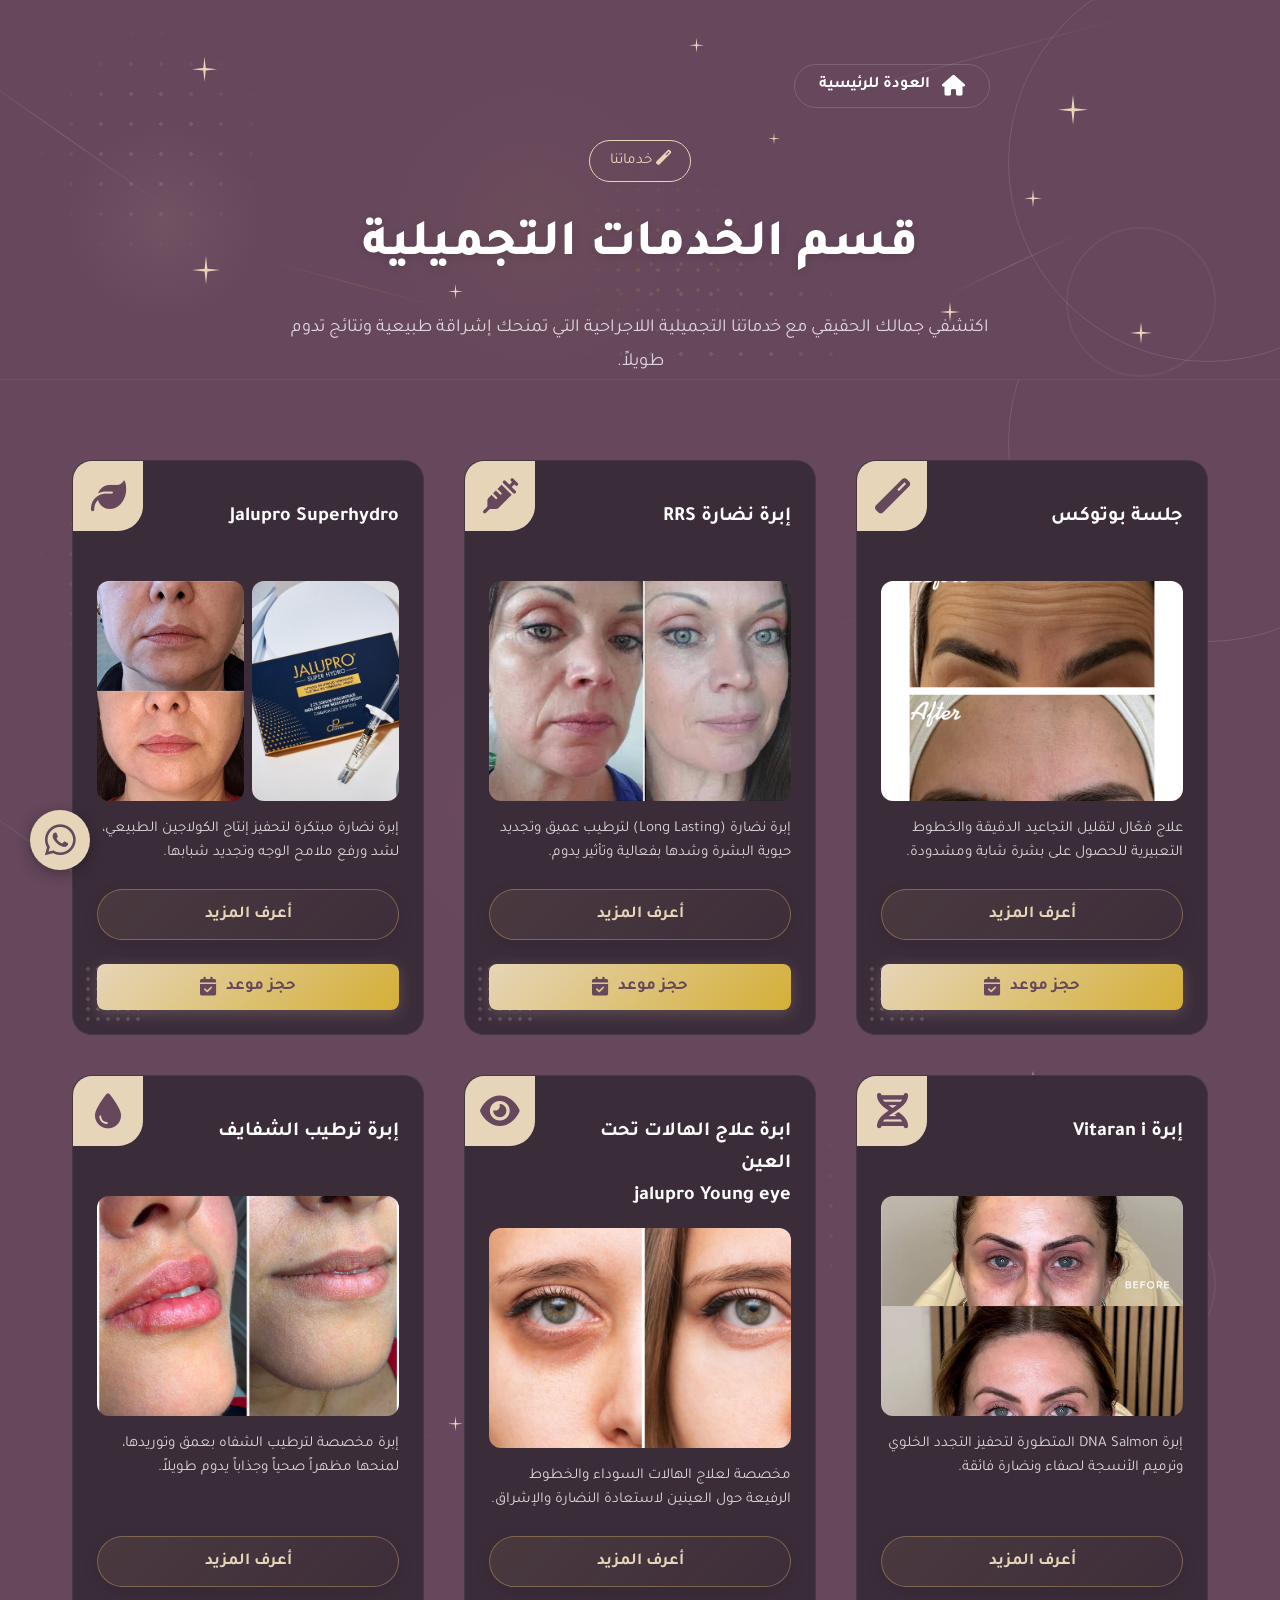
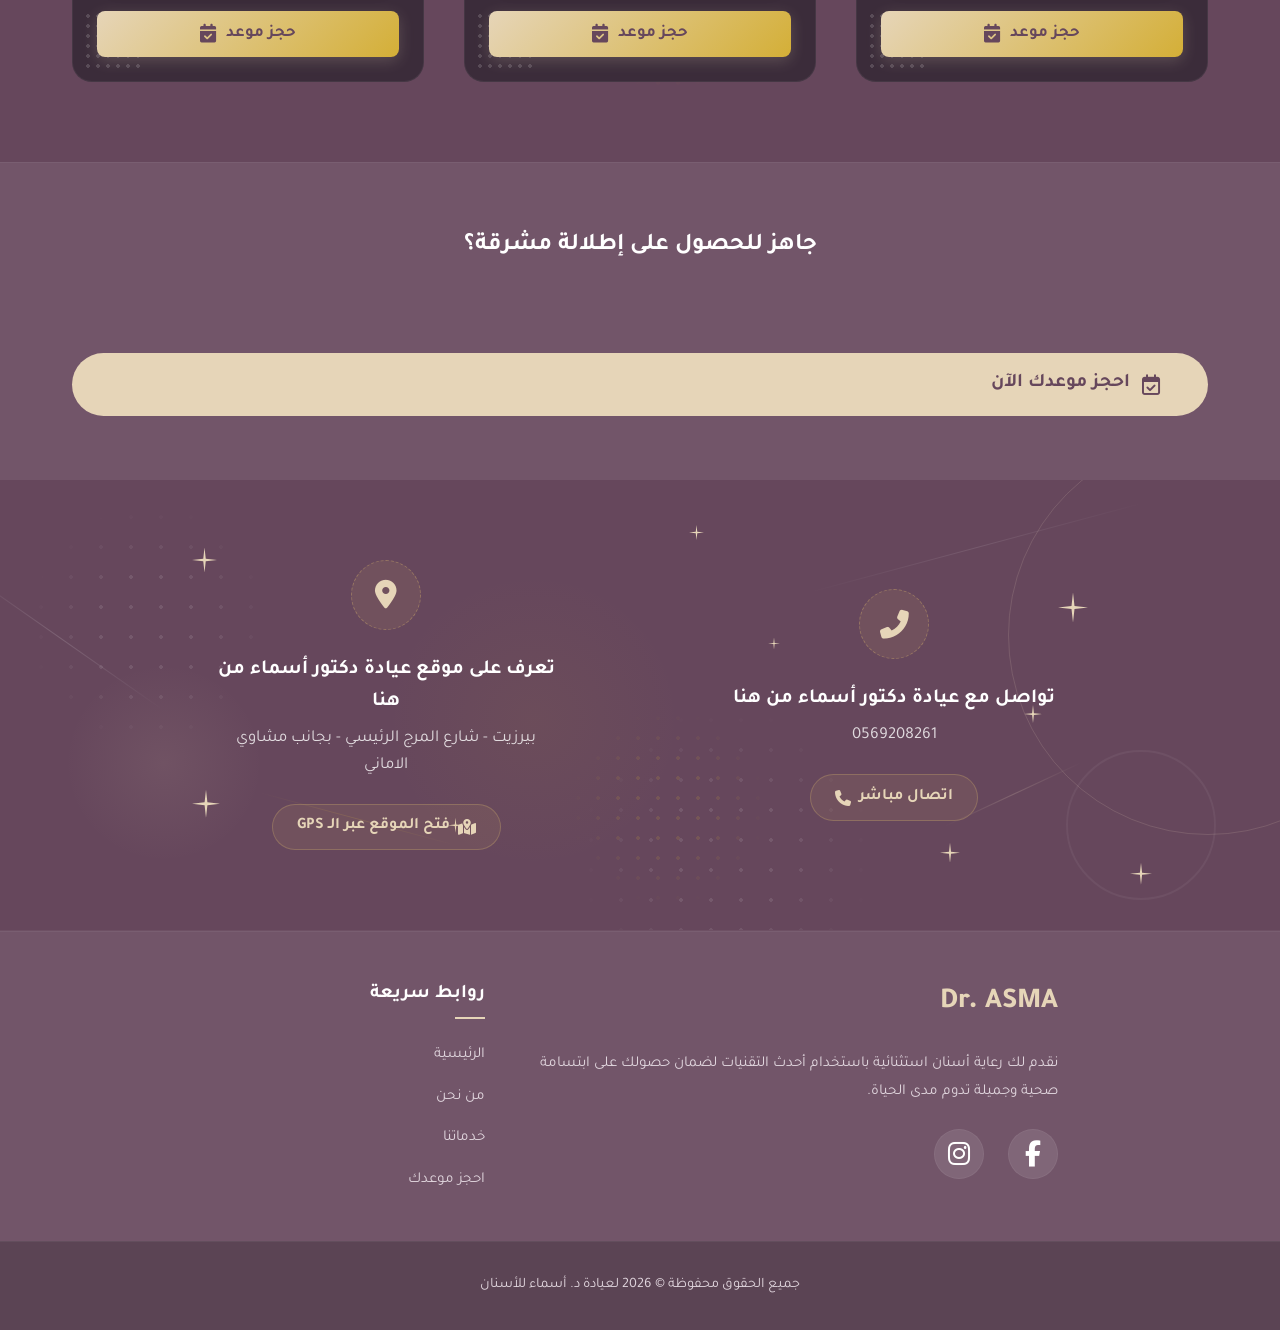
==== cosmetic-services.html @ b550c995 "Add files via upload" ====
<!DOCTYPE html>
<html lang="ar" dir="rtl">

<head>
    <meta charset="UTF-8">
    <meta name="viewport" content="width=device-width, initial-scale=1.0">
    <meta name="description"
        content="تعرفي على الخدمات التجميلية اللاجراحية في عيادة د. أسماء، بما في ذلك جلسات البوتوكس، إبر النضارة، وعلاجات تجديد شباب البشرة لنتائج طبيعية تدوم طويلاً.">
    <title>قسم الخدمات التجميلية | عيادة د. أسماء</title>
    <!-- Favicon -->
    <link rel="icon" type="image/png" href="./media/favicon.png">
    <!-- Google Fonts -->
    <link rel="preconnect" href="https://fonts.googleapis.com">
    <link rel="preconnect" href="https://fonts.gstatic.com" crossorigin>
    <link href="https://fonts.googleapis.com/css2?family=Tajawal:wght@400;500;700;800&display=swap" rel="stylesheet">
    <!-- FontAwesome for icons -->
    <link rel="stylesheet" href="https://cdnjs.cloudflare.com/ajax/libs/font-awesome/6.4.0/css/all.min.css">
    <!-- Swiper CSS -->
    <link rel="stylesheet" href="https://cdn.jsdelivr.net/npm/swiper@10/swiper-bundle.min.css" />
    <!-- Custom Styles -->
    <link rel="stylesheet" href="style.css?v=2.0">
</head>

<body>
    <header class="hero-section" style="min-height: 40vh; padding-top: 4rem; display: flex; align-items: center; justify-content: center; text-align: center; border-bottom: 1px solid rgba(255,255,255,0.05);">
        <div class="background-pattern">
            <div class="floating-shape circle-1"></div>
            <div class="floating-shape circle-2"></div>
            <div class="floating-shape line-1"></div>
            <div class="floating-shape line-2"></div>
            <div class="floating-shape dots-1"></div>
            <div class="floating-shape dots-2"></div>
        </div>

        <div class="container" style="flex-direction: column; justify-content: center; gap: 1rem;">
            <a href="index.html" class="btn btn-secondary" style="align-self: flex-start; margin-bottom: 1rem; border-radius: 30px; padding: 0.5rem 1.5rem; font-size: 1rem;">
                <i class="fas fa-home"></i> العودة للرئيسية
            </a>
            <div class="badge" style="margin-bottom: 1rem; color: var(--accent-color); border-color: var(--accent-color); background: transparent;">
                <i class="fas fa-magic"></i> خدماتنا
            </div>
            <h1 class="main-title" style="margin-bottom: 1rem;">قسم الخدمات التجميلية</h1>
            <p class="description" style="max-width: 700px; margin: 0 auto;">
                اكتشفي جمالك الحقيقي مع خدماتنا التجميلية اللاجراحية التي تمنحك إشراقة طبيعية ونتائج تدوم طويلاً.
            </p>
        </div>
    </header>

    <section class="services-page-content" style="padding: 5rem 0; position: relative;">
        <div class="background-pattern">
            <div class="floating-shape circle-1"></div>
            <div class="floating-shape circle-2"></div>
        </div>
        <div class="container" style="z-index: 2; position: relative;">
            <div style="display: grid; grid-template-columns: repeat(auto-fit, minmax(300px, 1fr)); gap: 2.5rem; width: 100%;">
                
                <div class="service-card" style="height: 100%; margin: 0;">
                    <div class="service-icon-tab"><i class="fas fa-magic"></i></div>
                    <h4 class="service-title">جلسة بوتوكس</h4>
                    <img src="./media/services/cosmetic-services/Botox.jpeg" alt="جلسة بوتوكس" class="service-image" loading="lazy">
                    <p class="service-desc">علاج فعّال لتقليل التجاعيد الدقيقة والخطوط التعبيرية للحصول على بشرة شابة ومشدودة.</p>
                    <button class="btn-learn-more" onclick="openServiceModal(this)">أعرف المزيد</button>
                    <div class="service-modal-data" style="display: none;">
                        <div class="data-title">جلسة بوتوكس ثلاث مناطق</div>
                        <div class="data-price">900 شيكل</div>
                        <div class="data-details"></div>
                    </div>
                </div>

                <div class="service-card" style="height: 100%; margin: 0;">
                    <div class="service-icon-tab"><i class="fas fa-syringe"></i></div>
                    <h4 class="service-title">إبرة نضارة RRS</h4>
                    <img src="./media/services/cosmetic-services/RRS.jpeg" alt="ابرة نضارة RRS long lasting" class="service-image" loading="lazy">
                    <p class="service-desc">إبرة نضارة (Long Lasting) لترطيب عميق وتجديد حيوية البشرة وشدها بفعالية وتأثير يدوم.</p>
                    <button class="btn-learn-more" onclick="openServiceModal(this)">أعرف المزيد</button>
                    <div class="service-modal-data" style="display: none;">
                        <div class="data-title">إبرة نضارة RRS (Long Lasting) / Lola</div>
                        <div class="data-price">1000 شيكل</div>
                        <div class="data-details">
                            <ul>
                                <li>ترطيب عميق وتحسين مستوى رطوبة البشرة.</li>
                                <li>تحسين نعومة وملمس البشرة.</li>
                                <li>تعزيز مرونة الجلد ومظهره الحيوي.</li>
                                <li>تحفيز البشرة ودعم إنتاج الكولاجين.</li>
                                <li>المساعدة على تقليل مظهر الخطوط الدقيقة.</li>
                                <li>تحسين مظهر البشرة المجهدة والباهتة.</li>
                                <li>تمنح البشرة مظهراً أكثر نضارة وامتلاءً بشكل طبيعي.</li>
                                <li>مناسبة للوجه والرقبة بحسب تقييم الطبيب.</li>
                            </ul>
                            <div class="modal-ingredients"><strong>المكونات الأساسية:</strong> حمض الهيالورونيك ومكونات داعمة لترطيب وتجديد البشرة، بحسب نوع المنتج المستخدم.</div>
                        </div>
                    </div>
                </div>

                <div class="service-card" style="height: 100%; margin: 0;">
                    <div class="service-icon-tab"><i class="fas fa-leaf"></i></div>
                    <h4 class="service-title">Jalupro Superhydro</h4>
                    <div style="display: flex; gap: 0.5rem; width: 100%;">
                        <img src="./media/services/cosmetic-services/jalupro.jpeg" alt="jalupro superhydro" class="service-image" loading="lazy" style="flex: 1; width: 50%; min-width: 0;">
                        <img src="./media/services/cosmetic-services/jalupro2.jpeg" alt="jalupro superhydro 2" class="service-image" loading="lazy" style="flex: 1; width: 50%; min-width: 0;">
                    </div>
                    <p class="service-desc">إبرة نضارة مبتكرة لتحفيز إنتاج الكولاجين الطبيعي، لشد ورفع ملامح الوجه وتجديد شبابها.</p>
                    <button class="btn-learn-more" onclick="openServiceModal(this)">أعرف المزيد</button>
                    <div class="service-modal-data" style="display: none;">
                        <div class="data-title">جلسة النضارة — Jalupro Superhydro</div>
                        <div class="data-price">السعر الحالي 1000 شيكل <s style="margin-right: 0.5rem;">1200 شيكل</s></div>
                        <div class="data-details">
                            <ul>
                                <li>تحفيز إنتاج الكولاجين ودعم تجدد البشرة.</li>
                                <li>تحسين ترطيب البشرة من الداخل.</li>
                                <li>تحسين مرونة الجلد ومظهره العام.</li>
                                <li>تقليل مظهر الخطوط الدقيقة.</li>
                                <li>تحسين ملمس البشرة ونعومتها.</li>
                                <li>المساعدة على استعادة نضارة وحيوية البشرة.</li>
                                <li>تمنح البشرة مظهراً أكثر إشراقاً وشباباً.</li>
                            </ul>
                            <div class="modal-ingredients"><strong>التركيبة:</strong> حمض الهيالورونيك + مجموعة من الأحماض الأمينية، بحسب تركيبة Jalupro المستخدمة.</div>
                        </div>
                    </div>
                </div>

                <div class="service-card" style="height: 100%; margin: 0;">
                    <div class="service-icon-tab"><i class="fas fa-dna"></i></div>
                    <h4 class="service-title">إبرة Vitaran i</h4>
                    <img src="./media/services/cosmetic-services/salmon%20DNA.jpeg" alt="Vitaran DNA salmon" class="service-image" loading="lazy">
                    <p class="service-desc">إبرة DNA Salmon المتطورة لتحفيز التجدد الخلوي وترميم الأنسجة لصفاء ونضارة فائقة.</p>
                    <button class="btn-learn-more" onclick="openServiceModal(this)">أعرف المزيد</button>
                    <div class="service-modal-data" style="display: none;">
                        <div class="data-title">Vitaran i — منطقة تحت العين</div>
                        <div class="data-price">700 شيكل</div>
                        <div class="data-details">
                            <ul>
                                <li>تحسين مظهر الهالات السوداء.</li>
                                <li>تقليل مظهر التعب والإرهاق حول العينين.</li>
                                <li>تحسين مرونة الجلد في منطقة تحت العين.</li>
                                <li>المساعدة على تنعيم الخطوط الدقيقة.</li>
                                <li>ترطيب وتحسين جودة الجلد.</li>
                                <li>تحسين مظهر التجويف والجلد الرقيق حول العين.</li>
                                <li>منح منطقة تحت العين مظهراً أكثر نضارة وحيوية.</li>
                            </ul>
                            <div class="modal-ingredients"><strong>المادة الأساسية:</strong> Polynucleotides (PN) المستخدمة لدعم تجدد وتحسين جودة البشرة.</div>
                        </div>
                    </div>
                </div>

                <div class="service-card" style="height: 100%; margin: 0;">
                    <div class="service-icon-tab"><i class="fas fa-eye"></i></div>
                    <h4 class="service-title">ابرة علاج الهالات تحت العين <br> jalupro Young eye</h4>
                    <img src="./media/services/cosmetic-services/vitaran.jpeg" alt="vitaran i" class="service-image" loading="lazy">
                    <p class="service-desc">مخصصة لعلاج الهالات السوداء والخطوط الرفيعة حول العينين لاستعادة النضارة والإشراق.</p>
                    <button class="btn-learn-more" onclick="openServiceModal(this)">أعرف المزيد</button>
                    <div class="service-modal-data" style="display: none;">
                        <div class="data-title">ابرة علاج الهالات تحت العين Jalupro Young Eye</div>
                        <div class="data-price">السعر الحالي 900 شيكل <s style="margin-right: 0.5rem;">1100 شيكل</s></div>
                        <div class="data-details"></div>
                    </div>
                </div>

                <div class="service-card" style="height: 100%; margin: 0;">
                    <div class="service-icon-tab"><i class="fas fa-tint"></i></div>
                    <h4 class="service-title">إبرة ترطيب الشفايف</h4>
                    <img src="./media/services/cosmetic-services/Lip%20moisturizing%20needle.jpeg" alt="إبرة ترطيب الشفايف" class="service-image" loading="lazy">
                    <p class="service-desc">إبرة مخصصة لترطيب الشفاه بعمق وتوريدها، لمنحها مظهراً صحياً وجذاباً يدوم طويلاً.</p>
                    <button class="btn-learn-more" onclick="openServiceModal(this)">أعرف المزيد</button>
                    <div class="service-modal-data" style="display: none;">
                        <div class="data-title">إبرة ترطيب وتجميل الشفاه</div>
                        <div class="data-price">600 شيكل</div>
                        <div class="data-details">
                            <ul>
                                <li>ترطيب عميق وتحسين جفاف الشفاه.</li>
                                <li>تحسين نعومة وملمس الشفاه.</li>
                                <li>منح الشفاه مظهراً أكثر حيوية ونضارة.</li>
                                <li>تحسين الخطوط الدقيقة في منطقة الشفاه.</li>
                                <li>تعزيز الامتلاء الطبيعي بشكل خفيف.</li>
                                <li>تحسين تحديد ومظهر الشفاه دون تغيير مبالغ فيه في الشكل.</li>
                                <li>المساعدة على استعادة مظهر الشفاه الصحي والمرطب.</li>
                            </ul>
                        </div>
                    </div>
                </div>

            </div>
        </div>
    </section>

    <!-- Call to Action -->
    <section class="booking-section" style="padding: 4rem 0; text-align: center; border-top: 1px solid rgba(255,255,255,0.05);">
        <div class="container" style="flex-direction: column;">
            <h2 class="section-title" style="margin-bottom: 1.5rem;">جاهز للحصول على إطلالة مشرقة؟</h2>
            <a href="index.html#booking" class="btn btn-primary" style="font-size: 1.2rem; padding: 1rem 3rem;">
                <i class="far fa-calendar-check"></i> احجز موعدك الآن
            </a>
        </div>
    </section>

    <!-- Pre-Footer Contact Section -->
    <section class="pre-footer-contact">
        <div class="background-pattern">
            <div class="floating-shape circle-1"></div>
            <div class="floating-shape circle-2"></div>
            <div class="floating-shape line-1"></div>
            <div class="floating-shape dots-1"></div>
            <i class="fas fa-star floating-shape" style="top: 20%; left: 10%; color: var(--accent-color); font-size: 2rem; opacity: 0.2; animation: float 6s ease-in-out infinite;"></i>
            <i class="fas fa-star floating-shape" style="bottom: 20%; right: 15%; color: var(--accent-color); font-size: 1.5rem; opacity: 0.3; animation: float 4s ease-in-out infinite reverse;"></i>
        </div>
        <div class="container" style="position: relative; z-index: 2;">
            <div class="pre-footer-content-wrap">
                <div class="contact-box">
                    <div class="icon-wrap"><i class="fas fa-phone-alt"></i></div>
                    <h4>تواصل مع عيادة دكتور أسماء من هنا</h4>
                    <p class="contact-address">0569208261</p>
                    <a href="tel:+972569208261" dir="ltr" class="action-button call-btn">
                        <i class="fas fa-phone"></i> اتصال مباشر
                    </a>
                </div>
                <div class="divider"></div>
                <div class="contact-box">
                    <div class="icon-wrap"><i class="fas fa-map-marker-alt"></i></div>
                    <h4>تعرف على موقع عيادة دكتور أسماء من هنا</h4>
                    <p class="contact-address">بيرزيت - شارع المرج الرئيسي - بجانب مشاوي الاماني</p>
                    <a href="https://www.google.com/maps?q=31.959022521972656,35.18757629394531&z=17&hl=en" target="_blank" class="action-button gps-btn">
                        <i class="fas fa-map-marked-alt"></i> فتح الموقع عبر الـ GPS
                    </a>
                </div>
            </div>
        </div>
    </section>

    <!-- Footer -->
    <footer class="main-footer">
        <div class="container footer-container">
            <div class="footer-col">
                <h3 class="footer-logo">Dr. ASMA</h3>
                <p class="footer-text">نقدم لك رعاية أسنان استثنائية باستخدام أحدث التقنيات لضمان حصولك على ابتسامة صحية وجميلة تدوم مدى الحياة.</p>
                <div class="social-links">
                    <a href="https://www.facebook.com/share/1Eb4f1CteM/?mibextid=wwXIfr" target="_blank" aria-label="Facebook"><i class="fab fa-facebook-f"></i></a>
                    <a href="https://www.instagram.com/asmaakirresh?utm_source=qr" target="_blank" aria-label="Instagram"><i class="fab fa-instagram"></i></a>
                </div>
            </div>
            <div class="footer-col">
                <h4 class="footer-heading">روابط سريعة</h4>
                <ul class="footer-links">
                    <li><a href="index.html">الرئيسية</a></li>
                    <li><a href="index.html#about">من نحن</a></li>
                    <li><a href="index.html#services">خدماتنا</a></li>
                    <li><a href="index.html#booking">احجز موعدك</a></li>
                </ul>
            </div>
        </div>
        <div class="footer-bottom">
            <p>جميع الحقوق محفوظة &copy; 2026 لعيادة د. أسماء للأسنان</p>
        </div>
    </footer>

    <!-- Floating WhatsApp Button -->
    <a href="https://wa.me/972569208261" target="_blank" class="floating-whatsapp" aria-label="تواصل معنا عبر واتساب">
        <i class="fab fa-whatsapp"></i>
    </a>

    <script src="script.js?v=2.0"></script>
</body>
</html>
---- style.css ----
:root {
    --primary-color: #66475C;
    /* Dark purple requested by user */
    --primary-light: #7a586e;
    --accent-color: #E6D5B8;
    /* Elegant beige/gold */
    --accent-hover: #d4c1a2;
    --text-light: #ffffff;
    --text-muted: #e0d5dd;
    --border-color: rgba(255, 255, 255, 0.15);
    --bg-card: rgba(255, 255, 255, 0.08);
}

* {
    margin: 0;
    padding: 0;
    box-sizing: border-box;
}

html {
    scroll-behavior: smooth;
}

body {
    font-family: 'Tajawal', sans-serif;
    background-color: var(--primary-color);
    color: var(--text-light);
    line-height: 1.6;
    overflow-x: hidden;
}

/* Animated Background Shapes */
.background-pattern {
    position: absolute;
    top: 0;
    left: 0;
    width: 100%;
    height: 100%;
    z-index: 0;
    pointer-events: none;
    overflow: hidden;
}

.floating-shape {
    position: absolute;
    animation: float 15s infinite ease-in-out;
}

.circle-1 {
    width: 400px;
    height: 400px;
    border: 1px solid rgba(230, 213, 184, 0.15);
    border-radius: 50%;
    top: -10%;
    right: -10%;
    animation-duration: 25s;
}

.circle-2 {
    width: 200px;
    height: 200px;
    background: radial-gradient(circle, rgba(230, 213, 184, 0.08) 0%, transparent 70%);
    border-radius: 50%;
    bottom: 15%;
    left: 5%;
    animation-duration: 20s;
    animation-delay: -5s;
}

.line-1 {
    width: 250px;
    height: 1px;
    background: linear-gradient(90deg, transparent, rgba(255, 255, 255, 0.15), transparent);
    top: 35%;
    left: -5%;
    transform: rotate(35deg);
    animation: float-line 22s infinite ease-in-out;
}

.line-2 {
    width: 150px;
    height: 1px;
    background: linear-gradient(90deg, transparent, rgba(230, 213, 184, 0.2), transparent);
    bottom: 30%;
    right: 15%;
    transform: rotate(-25deg);
    animation: float-line 18s infinite ease-in-out;
    animation-delay: -8s;
}

.dots-1 {
    width: 300px;
    height: 300px;
    background-image: radial-gradient(rgba(255, 255, 255, 0.1) 2px, transparent 2px);
    background-size: 30px 30px;
    top: 50%;
    left: 45%;
    border-radius: 50%;
    mask-image: radial-gradient(circle, black 30%, transparent 70%);
    -webkit-mask-image: radial-gradient(circle, black 30%, transparent 70%);
    animation-duration: 35s;
}

.dots-2 {
    width: 250px;
    height: 250px;
    background-image: radial-gradient(rgba(255, 255, 255, 0.1) 2px, transparent 2px);
    background-size: 30px 30px;
    top: 5%;
    left: 2%;
    border-radius: 50%;
    mask-image: radial-gradient(circle, black 30%, transparent 70%);
    -webkit-mask-image: radial-gradient(circle, black 30%, transparent 70%);
    animation-duration: 28s;
    animation-delay: -12s;
}

.circle-3 {
    width: 150px;
    height: 150px;
    border: 2px solid rgba(255, 255, 255, 0.05);
    border-radius: 50%;
    top: 60%;
    right: 5%;
    animation-duration: 18s;
    animation-delay: -3s;
}

.circle-4 {
    width: 300px;
    height: 300px;
    background: radial-gradient(circle, rgba(212, 175, 55, 0.05) 0%, transparent 70%);
    border-radius: 50%;
    top: 20%;
    left: 30%;
    animation-duration: 22s;
    animation-delay: -10s;
}

.line-3 {
    width: 200px;
    height: 1px;
    background: linear-gradient(90deg, transparent, rgba(212, 175, 55, 0.2), transparent);
    top: 75%;
    left: 20%;
    transform: rotate(15deg);
    animation: float-line 15s infinite ease-in-out;
    animation-delay: -2s;
}

.line-4 {
    width: 350px;
    height: 1px;
    background: linear-gradient(90deg, transparent, rgba(255, 255, 255, 0.1), transparent);
    top: 15%;
    right: 10%;
    transform: rotate(-15deg);
    animation: float-line 25s infinite ease-in-out;
    animation-delay: -6s;
}

.dots-3 {
    width: 200px;
    height: 200px;
    background-image: radial-gradient(rgba(212, 175, 55, 0.15) 2px, transparent 2px);
    background-size: 20px 20px;
    bottom: 5%;
    right: 40%;
    border-radius: 50%;
    mask-image: radial-gradient(circle, black 30%, transparent 70%);
    -webkit-mask-image: radial-gradient(circle, black 30%, transparent 70%);
    animation-duration: 30s;
    animation-delay: -15s;
}

@keyframes float {
    0% {
        transform: translate(var(--mouse-x, 0px), var(--mouse-y, 0px));
    }

    33% {
        transform: translate(calc(var(--mouse-x, 0px) + 30px), calc(var(--mouse-y, 0px) - 40px));
    }

    66% {
        transform: translate(calc(var(--mouse-x, 0px) - 20px), calc(var(--mouse-y, 0px) + 30px));
    }

    100% {
        transform: translate(var(--mouse-x, 0px), var(--mouse-y, 0px));
    }
}

@keyframes float-line {
    0% {
        transform: translate(var(--mouse-x, 0px), var(--mouse-y, 0px)) rotate(35deg);
    }

    33% {
        transform: translate(calc(var(--mouse-x, 0px) + 40px), calc(var(--mouse-y, 0px) - 30px)) rotate(40deg);
    }

    66% {
        transform: translate(calc(var(--mouse-x, 0px) - 30px), calc(var(--mouse-y, 0px) + 20px)) rotate(30deg);
    }

    100% {
        transform: translate(var(--mouse-x, 0px), var(--mouse-y, 0px)) rotate(35deg);
    }
}

/* Elegant Sparkles */
.sparkle {
    position: absolute;
    width: 20px;
    height: 20px;
    background: var(--accent-color);
    clip-path: polygon(50% 0%, 55% 45%, 100% 50%, 55% 55%, 50% 100%, 45% 55%, 0% 50%, 45% 45%);
    animation: twinkle 4s infinite ease-in-out;
    pointer-events: none;
    z-index: 1;
    transition: left 0.1s, top 0.1s;
}

@keyframes twinkle {

    0%,
    100% {
        opacity: 0.2;
        transform: translate(var(--mouse-x, 0px), var(--mouse-y, 0px)) scale(0.5) rotate(0deg);
    }

    50% {
        opacity: 0.9;
        transform: translate(var(--mouse-x, 0px), var(--mouse-y, 0px)) scale(1.5) rotate(90deg);
        box-shadow: 0 0 20px var(--accent-color);
    }
}

.star-1 {
    top: 15%;
    left: 15%;
    width: 25px;
    height: 25px;
    animation-delay: 0s;
}

.star-2 {
    top: 75%;
    left: 35%;
    width: 15px;
    height: 15px;
    animation-delay: 1.2s;
}

.star-3 {
    top: 25%;
    right: 15%;
    width: 30px;
    height: 30px;
    animation-delay: 2.5s;
}

.star-4 {
    bottom: 15%;
    right: 25%;
    width: 20px;
    height: 20px;
    animation-delay: 0.8s;
}

.star-5 {
    top: 50%;
    left: 80%;
    width: 18px;
    height: 18px;
    animation-delay: 1.8s;
}

.star-6 {
    top: 85%;
    right: 10%;
    width: 22px;
    height: 22px;
    animation-delay: 0.5s;
}

.star-7 {
    top: 10%;
    right: 45%;
    width: 15px;
    height: 15px;
    animation-delay: 3s;
}

.star-8 {
    bottom: 25%;
    left: 15%;
    width: 28px;
    height: 28px;
    animation-delay: 1.5s;
}

.star-9 {
    top: 35%;
    left: 60%;
    width: 12px;
    height: 12px;
    animation-delay: 2.2s;
}

.hero-section {
    position: relative;
    min-height: 100vh;
    display: flex;
    flex-direction: column;
    justify-content: space-between;
    padding-top: 6rem;
    z-index: 1;
}

.container {
    max-width: 1200px;
    margin: 0 auto;
    padding: 0 2rem;
    display: flex;
    align-items: center;
    justify-content: space-between;
    gap: 4rem;
    flex: 1;
    z-index: 2;
}

/* Typography & Content */
.hero-content {
    flex: 1.2;
    max-width: 650px;
}

.badge {
    display: inline-block;
    background-color: var(--bg-card);
    border: 1px solid var(--border-color);
    padding: 0.5rem 1.2rem;
    border-radius: 2rem;
    font-size: 0.95rem;
    margin-bottom: 2rem;
    color: var(--text-muted);
    backdrop-filter: blur(5px);
}

.main-title {
    font-size: 3.2rem;
    font-weight: 800;
    line-height: 1.3;
    margin-bottom: 1.5rem;
    color: var(--text-light);
    text-shadow: 0 2px 10px rgba(0, 0, 0, 0.1);
}

.description {
    font-size: 1.15rem;
    color: var(--text-muted);
    margin-bottom: 3rem;
    line-height: 1.8;
}

/* Buttons */
.cta-group {
    display: flex;
    gap: 1.5rem;
    margin-bottom: 3.5rem;
}

.btn {
    display: inline-flex;
    align-items: center;
    gap: 0.75rem;
    padding: 1rem 2.2rem;
    border-radius: 3rem;
    text-decoration: none;
    font-weight: 700;
    font-size: 1.1rem;
    transition: all 0.3s cubic-bezier(0.4, 0, 0.2, 1);
}

.btn i {
    font-size: 1.3rem;
}

.btn-primary {
    background-color: var(--accent-color);
    color: var(--primary-color);
}

.btn-primary:hover {
    background-color: var(--accent-hover);
    transform: translateY(-4px);
    box-shadow: 0 10px 25px rgba(0, 0, 0, 0.2);
}

.btn-secondary {
    background-color: transparent;
    color: var(--text-light);
    border: 1px solid var(--border-color);
}

.btn-secondary:hover {
    background-color: var(--bg-card);
    transform: translateY(-4px);
    border-color: var(--text-light);
}

/* Features List */
.features-list {
    display: flex;
    gap: 3rem;
    padding-top: 2.5rem;
    border-top: 1px solid var(--border-color);
}

.feature-item {
    display: flex;
    flex-direction: column;
    align-items: center;
    gap: 1rem;
    text-align: center;
}

.icon-wrapper {
    width: 55px;
    height: 55px;
    border-radius: 50%;
    background-color: var(--bg-card);
    display: flex;
    align-items: center;
    justify-content: center;
    border: 1px solid var(--border-color);
    font-size: 1.3rem;
    color: var(--text-muted);
    transition: all 0.4s ease;
    backdrop-filter: blur(5px);
}

.feature-item:hover .icon-wrapper {
    background-color: var(--accent-color);
    color: var(--primary-color);
    border-color: var(--accent-color);
    transform: translateY(-5px);
    box-shadow: 0 10px 20px rgba(0, 0, 0, 0.1);
}

.feature-item span {
    font-size: 0.95rem;
    color: var(--text-muted);
    font-weight: 500;
    transition: color 0.3s ease;
}

.feature-item:hover span {
    color: var(--text-light);
}

/* Image Wrapper */
.hero-image-wrapper {
    flex: 1;
    display: flex;
    justify-content: center;
    position: relative;
    z-index: 2;
}

/* Add a glowing effect behind the image */
.hero-image-wrapper::before {
    content: '';
    position: absolute;
    top: 50%;
    left: 50%;
    transform: translate(-50%, -50%);
    width: 80%;
    height: 80%;
    background: radial-gradient(circle, rgba(230, 213, 184, 0.15) 0%, rgba(102, 71, 92, 0) 70%);
    border-radius: 50%;
    z-index: -1;
    filter: blur(40px);
}

.image-container {
    width: 100%;
    max-width: 480px;
    /* iOS Safari fix: use explicit height instead of aspect-ratio only */
    height: 540px;
    border-radius: 60px;
    overflow: hidden;
    position: relative;
    box-shadow: 0 40px 60px rgba(0, 0, 0, 0.3);
    border: 8px solid var(--bg-card);
    -webkit-backdrop-filter: blur(10px);
    backdrop-filter: blur(10px);
    /* Force GPU layer for iOS rendering */
    -webkit-transform: translateZ(0);
    transform: translateZ(0);
}

.image-container img {
    width: 100%;
    height: 100%;
    -o-object-fit: cover;
    object-fit: cover;
    display: block;
    transition: transform 0.7s cubic-bezier(0.4, 0, 0.2, 1);
    -webkit-transition: transform 0.7s cubic-bezier(0.4, 0, 0.2, 1);
}

.image-container:hover img {
    transform: scale(1.06);
    -webkit-transform: scale(1.06);
}

/* Stats Section */
.stats-section {
    background-color: rgba(0, 0, 0, 0.15);
    border-top: 1px solid rgba(255, 255, 255, 0.05);
    padding: 2.5rem 0;
    margin-top: 4rem;
    display: flex;
    justify-content: space-around;
    align-items: center;
    flex-wrap: wrap;
    gap: 2rem;
    z-index: 2;
    position: relative;
}

.stat-item {
    display: flex;
    align-items: center;
    gap: 1.2rem;
    padding: 0 2rem;
}

.stat-icon {
    width: 55px;
    height: 55px;
    border-radius: 50%;
    background-color: var(--bg-card);
    border: 1px solid var(--border-color);
    display: flex;
    align-items: center;
    justify-content: center;
    font-size: 1.4rem;
    color: var(--text-muted);
    transition: transform 0.3s ease;
}

.stat-item:hover .stat-icon {
    transform: scale(1.1) rotate(5deg);
    color: var(--accent-color);
    border-color: var(--accent-color);
}

.stat-info {
    display: flex;
    flex-direction: column;
}

.stat-number {
    font-size: 1.8rem;
    font-weight: 800;
    color: var(--text-light);
    line-height: 1.2;
}

.stat-text {
    font-size: 0.9rem;
    color: var(--text-muted);
    font-weight: 500;
}

/* Responsive Design */
@media (max-width: 1024px) {
    .container {
        gap: 2rem;
    }

    .main-title {
        font-size: 2.8rem;
    }
}

@media (max-width: 992px) {
    .container {
        flex-direction: column;
        text-align: center;
        gap: 4rem;
        padding-top: 2rem;
    }

    .hero-content {
        display: flex;
        flex-direction: column;
        align-items: center;
        max-width: 100%;
    }

    .cta-group {
        justify-content: center;
        flex-wrap: wrap;
    }

    .features-list {
        justify-content: center;
        flex-wrap: wrap;
        width: 100%;
        max-width: 600px;
    }

    .image-container {
        max-width: 400px;
        height: 450px;
    }

    .stats-section {
        justify-content: center;
    }
}

@media (max-width: 576px) {
    .main-title {
        font-size: 2.2rem;
    }

    .cta-group {
        flex-direction: column;
        width: 100%;
        gap: 1rem;
    }

    .btn {
        width: 100%;
        justify-content: center;
    }

    .features-list {
        display: grid;
        grid-template-columns: repeat(4, 1fr);
        gap: 0.5rem;
        width: 100%;
    }

    .feature-item {
        width: auto;
        gap: 0.5rem;
    }

    .feature-item .icon-wrapper {
        width: 45px;
        height: 45px;
        font-size: 1rem;
    }

    .feature-item span {
        font-size: 0.75rem;
    }

    .stats-section {
        display: grid !important;
        grid-template-columns: repeat(4, 1fr);
        gap: 0.5rem;
        padding: 2.5rem 0.5rem;
    }

    .stat-item {
        width: auto;
        justify-content: center;
        flex-direction: column;
        text-align: center;
        gap: 0.5rem;
        padding: 0;
    }

    .stat-item .stat-icon {
        width: 40px;
        height: 40px;
        font-size: 1rem;
    }

    .stat-item .stat-number {
        font-size: 1.1rem;
    }

    .stat-item .stat-text {
        font-size: 0.65rem;
    }
}

/* About Section */
.about-section {
    position: relative;
    padding: 8rem 0;
    background-color: var(--primary-color);
    border-top: 1px solid rgba(255, 255, 255, 0.05);
    overflow: hidden;
}

.about-section .container {
    display: flex;
    justify-content: center;
    align-items: center;
}

.about-content-column {
    flex: 1;
    max-width: 900px;
    margin: 0 auto;
    background: var(--bg-card);
    padding: 5.5rem 3rem 4rem;
    border-radius: 30px;
    border: 1px solid var(--border-color);
    backdrop-filter: blur(15px);
    text-align: center;
    display: flex;
    flex-direction: column;
    justify-content: center;
    box-shadow: 0 20px 40px rgba(0, 0, 0, 0.1);
    position: relative;
    z-index: 2;
    transition: transform 0.5s ease, box-shadow 0.5s ease;
}

.about-content-column:hover {
    transform: translateY(-10px);
    box-shadow: 0 30px 60px rgba(0, 0, 0, 0.2);
}

.about-frame {
    position: absolute;
    top: 15px;
    left: 15px;
    right: 15px;
    bottom: 15px;
    border: 1px solid rgba(212, 175, 55, 0.4);
    border-radius: 15px;
    pointer-events: none;
    z-index: 0;
}

/* Decorative corners for the frame */
.about-frame::before,
.about-frame::after {
    content: '';
    position: absolute;
    width: 25px;
    height: 25px;
    border: 2px solid rgba(212, 175, 55, 0.6);
}

.about-frame::before {
    top: -5px;
    left: -5px;
    border-right: none;
    border-bottom: none;
    border-radius: 12px 0 0 0;
}

.about-frame::after {
    bottom: -5px;
    right: -5px;
    border-left: none;
    border-top: none;
    border-radius: 0 0 12px 0;
}

.about-badge-icon {
    position: absolute;
    top: 20px;
    left: 50%;
    transform: translate(-50%, -50%);
    width: 75px;
    height: 85px;
    background: linear-gradient(135deg, #dfc16d, #aa8222);
    /* Gold gradient */
    clip-path: polygon(50% 100%, 100% 75%, 100% 0, 0 0, 0 75%);
    /* Shield shape */
    display: flex;
    justify-content: center;
    align-items: center;
    font-size: 2.2rem;
    color: #fff;
    z-index: 2;
}



.about-title {
    font-size: 4.5rem;
    font-weight: 400;
    font-family: 'Times New Roman', serif;
    color: var(--accent-color);
    margin-bottom: 2rem;
    letter-spacing: 3px;
    text-transform: uppercase;
}

.about-text {
    font-size: 1.15rem;
    line-height: 2;
    color: var(--text-light);
    margin-bottom: 3rem;
    text-align: justify;
    padding: 0 1rem;
}

.about-footer {
    font-size: 1rem;
    letter-spacing: 5px;
    color: var(--text-muted);
    text-transform: uppercase;
    border-top: 1px solid rgba(230, 213, 184, 0.2);
    padding-top: 2rem;
    margin-top: auto;
}

.about-image-column {
    flex: 1;
    display: flex;
    justify-content: center;
    align-items: center;
    position: relative;
    z-index: 2;
}

.arch-image-container {
    width: 100%;
    max-width: 450px;
    aspect-ratio: 3.5/5;
    border-radius: 250px 250px 0 0;
    overflow: hidden;
    border: 6px solid var(--accent-color);
    box-shadow: 0 30px 50px rgba(0, 0, 0, 0.25);
    position: relative;
    background-color: var(--bg-card);
}

.arch-image-container img {
    width: 100%;
    height: 100%;
    object-fit: cover;
    transition: transform 0.6s cubic-bezier(0.4, 0, 0.2, 1);
}

.arch-image-container:hover img {
    transform: scale(1.05);
}

@media (max-width: 992px) {
    .about-content-column {
        padding: 3rem 2rem;
        order: 1;
    }

    .about-image-column {
        order: 2;
    }

    .arch-image-container {
        border-radius: 40px;
        aspect-ratio: 4/4;
    }

    .about-title {
        font-size: 3.5rem;
    }
}

/* Gallery Section */
.gallery-section {
    position: relative;
    padding: 8rem 0 10rem 0;
    background-color: var(--primary-color);
    border-top: 1px solid rgba(255, 255, 255, 0.05);
    overflow: hidden;
}

.gallery-grid {
    display: grid;
    grid-template-columns: repeat(3, 1fr);
    gap: 1.5rem;
    position: relative;
    z-index: 2;
}

.gallery-item {
    position: relative;
    border-radius: 20px;
    overflow: hidden;
    aspect-ratio: 4/3;
    cursor: pointer;
    box-shadow: 0 10px 30px rgba(0, 0, 0, 0.2);
    transition: all 0.4s ease;
    background-color: var(--bg-card);
}

.gallery-item:hover {
    transform: translateY(-5px);
    box-shadow: 0 15px 40px rgba(0, 0, 0, 0.3);
    border-color: var(--accent-color);
}

.gallery-item img {
    width: 100%;
    height: 100%;
    object-fit: cover;
    transition: all 0.5s ease;
}

.gallery-item:hover img {
    transform: scale(1.05);
}

/* Booking Form Section */
.booking-section {
    background-color: var(--bg-card);
    position: relative;
    border-top: 1px solid rgba(255, 255, 255, 0.05);
}

.booking-section .container {
    flex-direction: column;
    align-items: stretch;
}

.booking-section .section-header {
    text-align: center;
    margin-bottom: 3rem;
    width: 100%;
}

.booking-form-wrapper {
    background: rgba(255, 255, 255, 0.03);
    border: 1px solid rgba(255, 255, 255, 0.1);
    border-radius: 20px;
    padding: 3rem;
    box-shadow: 0 10px 30px rgba(0, 0, 0, 0.2);
}

.form-grid {
    display: grid;
    grid-template-columns: repeat(2, 1fr);
    gap: 1.5rem;
}

.form-group.full-width {
    grid-column: 1 / -1;
}

.form-group label {
    display: block;
    margin-bottom: 0.8rem;
    color: var(--text-light);
    font-weight: 500;
}

.input-wrapper {
    position: relative;
}

.form-group input,
.form-group select,
.form-group textarea {
    width: 100%;
    padding: 1rem;
    background-color: rgba(0, 0, 0, 0.2);
    border: 1px solid rgba(255, 255, 255, 0.1);
    border-radius: 10px;
    color: var(--text-light);
    font-size: 1rem;
    transition: all 0.3s ease;
    font-family: inherit;
    appearance: none;
}

.form-group select {
    cursor: pointer;
}

.form-group input:focus,
.form-group select:focus,
.form-group textarea:focus {
    outline: none;
    border-color: var(--accent-color);
    background-color: rgba(0, 0, 0, 0.3);
}

.form-group textarea {
    resize: vertical;
    min-height: 120px;
}

.required {
    color: #e74c3c;
    margin-right: 4px;
}

/* Radio Pills */
.radio-group {
    display: flex;
    gap: 1rem;
}

.radio-pill {
    flex: 1;
    position: relative;
    cursor: pointer;
}

.radio-pill input {
    position: absolute;
    opacity: 0;
    cursor: pointer;
}

.radio-pill span {
    display: flex;
    align-items: center;
    justify-content: center;
    width: 100%;
    height: 100%;
    padding: 0.8rem;
    background-color: rgba(0, 0, 0, 0.2);
    border: 1px solid rgba(255, 255, 255, 0.1);
    border-radius: 10px;
    color: var(--text-light);
    font-size: 0.95rem;
    transition: all 0.3s ease;
    text-align: center;
}

.radio-pill input:checked+span {
    background-color: rgba(212, 175, 55, 0.1);
    border-color: var(--accent-color);
    color: var(--accent-color);
}

/* Checkbox */
.checkbox-group {
    margin-top: 0.5rem;
}

.checkbox-label {
    display: flex;
    align-items: center;
    gap: 0.8rem;
    cursor: pointer;
    color: var(--text-light);
    font-size: 1rem;
}

.booking-section .checkbox-label input[type="checkbox"] {
    width: 22px;
    height: 22px;
    padding: 0;
    margin: 0;
    border-radius: 5px;
    background-color: rgba(0, 0, 0, 0.2);
    border: 1px solid rgba(255, 255, 255, 0.1);
    appearance: none;
    -webkit-appearance: none;
    cursor: pointer;
    flex-shrink: 0;
    transition: all 0.3s ease;
}

.booking-section .checkbox-label input[type="checkbox"]:checked {
    background-color: var(--accent-color);
    border-color: var(--accent-color);
    background-image: url("data:image/svg+xml,%3Csvg xmlns='http://www.w3.org/2000/svg' viewBox='0 0 24 24' fill='none' stroke='%233b2c3a' stroke-width='3' stroke-linecap='round' stroke-linejoin='round'%3E%3Cpolyline points='20 6 9 17 4 12'%3E%3C/polyline%3E%3C/svg%3E");
    background-size: 75%;
    background-position: center;
    background-repeat: no-repeat;
}

@media (max-width: 768px) {
    .booking-form-wrapper {
        padding: 1.5rem 1rem;
    }

    .form-grid {
        grid-template-columns: repeat(2, 1fr);
        gap: 1rem;
    }

    .form-group {
        grid-column: 1 / -1;
    }

    .form-group:nth-child(5),
    .form-group:nth-child(6) {
        grid-column: span 1;
    }

    .form-group input,
    .form-group select,
    .form-group textarea {
        padding: 0.8rem;
    }

    .radio-pill span {
        padding: 0.6rem;
    }
}

/* Footer Section */
.main-footer {
    background-color: var(--bg-card);
    padding: 3rem 0 0;
    border-top: 1px solid rgba(255, 255, 255, 0.05);
    margin-top: 0;
}

.footer-container {
    display: grid;
    grid-template-columns: 2fr 1fr;
    gap: 3rem;
    margin-bottom: 2rem;
    align-items: start;
    max-width: 900px;
    margin-left: auto;
    margin-right: auto;
}

.footer-logo {
    color: var(--accent-color);
    font-size: 1.8rem;
    margin-bottom: 1.5rem;
    font-family: inherit;
    font-weight: 800;
}

.footer-text {
    color: var(--text-muted);
    line-height: 1.8;
    margin-bottom: 1.5rem;
    font-size: 0.95rem;
}

.social-links {
    display: flex;
    gap: 1rem;
}

.social-links a {
    width: 40px;
    height: 40px;
    border-radius: 50%;
    background: rgba(255, 255, 255, 0.05);
    display: flex;
    align-items: center;
    justify-content: center;
    color: var(--text-light);
    transition: all 0.3s ease;
    border: 1px solid rgba(255, 255, 255, 0.05);
}

.social-links a:hover {
    background: var(--accent-color);
    color: var(--primary-color);
    transform: translateY(-3px);
}

.footer-heading {
    color: var(--text-light);
    font-size: 1.2rem;
    margin-bottom: 1.5rem;
    position: relative;
    padding-bottom: 0.5rem;
}

.footer-heading::after {
    content: '';
    position: absolute;
    right: 0;
    bottom: 0;
    width: 30px;
    height: 2px;
    background-color: var(--accent-color);
}

.footer-links,
.footer-contact {
    list-style: none;
    padding: 0;
}

.footer-links li,
.footer-contact li {
    margin-bottom: 1rem;
}

.footer-links a {
    color: var(--text-muted);
    transition: color 0.3s ease;
    text-decoration: none;
    font-size: 0.95rem;
}

.footer-links a:hover {
    color: var(--accent-color);
}

.footer-contact li {
    color: var(--text-muted);
    display: flex;
    align-items: center;
    gap: 12px;
    font-size: 0.95rem;
}

.footer-contact i {
    color: var(--accent-color);
    font-size: 1.1rem;
}

.footer-bottom {
    text-align: center;
    padding: 2rem 0;
    border-top: 1px solid rgba(255, 255, 255, 0.05);
    background-color: rgba(0, 0, 0, 0.2);
}

.footer-bottom p {
    color: var(--text-muted);
    font-size: 0.9rem;
    margin: 0;
}

/* Lightbox Overlay */
.lightbox {
    position: fixed;
    top: 0;
    left: 0;
    width: 100%;
    height: 100%;
    background-color: rgba(0, 0, 0, 0.9);
    display: flex;
    justify-content: center;
    align-items: center;
    z-index: 9999;
    opacity: 0;
    pointer-events: none;
    transition: opacity 0.4s ease;
}

.lightbox.active {
    opacity: 1;
    pointer-events: auto;
}

.lightbox-img {
    max-width: 90%;
    max-height: 90%;
    border-radius: 10px;
    box-shadow: 0 10px 40px rgba(0, 0, 0, 0.5);
    transform: scale(0.8);
    transition: transform 0.4s ease;
}

.lightbox.active .lightbox-img {
    transform: scale(1);
}

.lightbox-close {
    position: absolute;
    top: 30px;
    right: 40px;
    color: #fff;
    font-size: 3rem;
    font-weight: 300;
    cursor: pointer;
    transition: color 0.3s ease;
}

.lightbox-close:hover {
    color: var(--accent-color);
}

/* Testimonials Section */
.testimonials-section {
    position: relative;
    padding: 8rem 0;
    background-color: var(--primary-color);
    overflow: hidden;
}

.testimonials-container {
    display: block;
}

.testimonials-header {
    width: 100%;
    text-align: center;
    position: relative;
    z-index: 2;
    display: flex;
    flex-direction: column;
    align-items: center;
    margin-bottom: 4rem;
}

.testimonials-swiper {
    width: 100%;
    position: relative;
    z-index: 2;
    padding-top: 0.5rem;
    padding-bottom: 6rem;
    /* Space for nav */
}

.testimonial-card {
    background-color: rgba(255, 255, 255, 0.03);
    border: 1px solid rgba(255, 255, 255, 0.1);
    border-radius: 20px;
    padding: 2.5rem;
    position: relative;
    height: auto;
    flex: 1;
    width: 100%;
    display: flex;
    flex-direction: column;
    transition: all 0.3s ease;
}

.testimonial-card:hover {
    background-color: rgba(255, 255, 255, 0.05);
    border-color: var(--accent-color);
    transform: translateY(-5px);
}

.quote-icon {
    position: absolute;
    top: 2rem;
    left: 2.5rem;
    /* Left because RTL */
    font-size: 3rem;
    color: rgba(255, 255, 255, 0.05);
    /* very faint */
}

.testimonial-card:hover .quote-icon {
    color: rgba(212, 175, 55, 0.2);
    /* faint gold */
}

.patient-info {
    display: flex;
    align-items: center;
    gap: 1rem;
    margin-bottom: 1.5rem;
}

.patient-avatar {
    width: 50px;
    height: 50px;
    border-radius: 50%;
    background-color: var(--bg-card);
    border: 2px solid var(--accent-color);
    display: flex;
    justify-content: center;
    align-items: center;
    color: var(--text-light);
    font-weight: bold;
    font-size: 1.2rem;
}

.patient-details {
    display: flex;
    flex-direction: column;
}

.patient-name {
    color: var(--text-light);
    font-size: 1.1rem;
    margin: 0 0 0.2rem 0;
}

.patient-job {
    color: var(--text-muted);
    font-size: 0.85rem;
}

.rating-stars {
    color: var(--accent-color);
    font-size: 0.9rem;
    margin-bottom: 1.5rem;
    display: flex;
    gap: 2px;
}

.testimonial-text {
    color: var(--text-light);
    font-size: 1.1rem;
    line-height: 1.8;
    margin-bottom: 2rem;
    flex-grow: 1;
}

.testimonial-footer {
    color: var(--text-muted);
    font-size: 0.85rem;
    border-top: 1px solid rgba(255, 255, 255, 0.1);
    padding-top: 1rem;
    margin-top: auto;
}

.testimonials-nav-wrapper {
    position: absolute;
    bottom: 0;
    left: 50%;
    transform: translateX(-50%);
    display: flex;
    align-items: center;
    justify-content: center;
    gap: 1.5rem;
    z-index: 10;
    width: 100%;
}

.custom-testim-nav {
    position: static !important;
    width: 50px !important;
    height: 50px !important;
    border-radius: 50%;
    background-color: transparent;
    border: 1px solid rgba(255, 255, 255, 0.2);
    display: flex !important;
    align-items: center;
    justify-content: center;
    color: var(--text-light) !important;
    margin: 0 !important;
    cursor: pointer;
    transition: all 0.3s ease;
}

.custom-testim-nav::after {
    font-size: 1rem !important;
    font-weight: bold;
}

.custom-testim-nav:hover {
    background-color: var(--accent-color);
    border-color: var(--accent-color);
    color: var(--primary-color) !important;
}

.swiper-button-disabled {
    opacity: 0.35;
    cursor: not-allowed;
}

.testimonials-pagination {
    position: relative !important;
    bottom: 0 !important;
    width: auto !important;
    display: flex;
    align-items: center;
    gap: 0.5rem;
}

.testimonials-pagination .swiper-pagination-bullet {
    background-color: var(--text-muted);
    opacity: 0.5;
    width: 10px;
    height: 10px;
    transition: all 0.3s ease;
}

.testimonials-pagination .swiper-pagination-bullet-active {
    background-color: var(--accent-color);
    opacity: 1;
    width: 24px;
    border-radius: 5px;
}

/* Service Card Specific Styles */
.service-card {
    background-color: #3b2c3a;
    border-radius: 20px;
    padding: 2.5rem 1.5rem 1.5rem 1.5rem;
    position: relative;
    overflow: hidden;
    text-align: right;
    display: flex;
    flex-direction: column;
    height: auto;
    flex: 1;
    width: 100%;
    color: #fff;
    border: 1px solid rgba(255, 255, 255, 0.05);
}

.testimonials-swiper .swiper-wrapper,
.services-swiper .swiper-wrapper,
.cosmetic-swiper .swiper-wrapper {
    align-items: stretch;
}

.testimonials-swiper .swiper-slide,
.services-swiper .swiper-slide,
.cosmetic-swiper .swiper-slide {
    height: auto !important;
    display: flex;
    align-items: stretch;
}

.service-card::before {
    content: '';
    position: absolute;
    bottom: 10px;
    left: 10px;
    width: 60px;
    height: 60px;
    background-image: radial-gradient(rgba(255, 255, 255, 0.15) 2px, transparent 2px);
    background-size: 10px 10px;
    z-index: 0;
}

.service-icon-tab {
    position: absolute;
    top: 0;
    left: 0;
    width: 70px;
    height: 70px;
    background-color: var(--accent-color);
    border-radius: 0 0 25px 0;
    display: flex;
    align-items: center;
    justify-content: center;
    font-size: 2.2rem;
    color: var(--primary-color);
    z-index: 1;
}

.service-title {
    font-size: 1.25rem;
    font-weight: 700;
    margin-bottom: 1rem;
    padding-left: 60px;
    z-index: 1;
    position: relative;
    color: #fff;
    min-height: 4rem;
    display: flex;
    align-items: flex-start;
}

.service-image {
    width: 100%;
    height: 220px; /* Increased height so before/after images are clear */
    object-fit: cover;
    object-position: center; /* Focus on the center */
    border-radius: 12px;
    margin-bottom: 1rem;
    z-index: 1;
    position: relative;
    cursor: pointer;
    transition: transform 0.3s ease;
}

.service-image:hover {
    transform: scale(1.03); /* Subtle zoom to indicate it's clickable */
}

.service-desc {
    font-size: 0.95rem;
    line-height: 1.6;
    color: rgba(255, 255, 255, 0.8);
    margin-bottom: 1.5rem;
    flex-grow: 1;
    z-index: 1;
    position: relative;
}

.service-btn {
    align-self: flex-end;
    background-color: var(--accent-color);
    color: var(--primary-color);
    padding: 0.5rem 1.5rem;
    border-radius: 20px;
    font-weight: 600;
    font-size: 0.9rem;
    text-decoration: none;
    transition: all 0.3s ease;
    z-index: 1;
    position: relative;
    border: none;
    cursor: pointer;
    display: inline-block;
}

.service-btn:hover {
    background-color: #fff;
    color: var(--primary-color);
}

/* Floating WhatsApp Button */
.floating-whatsapp {
    position: fixed;
    bottom: 30px;
    left: 30px;
    width: 60px;
    height: 60px;
    background-color: var(--accent-color);
    color: var(--primary-color);
    border-radius: 50%;
    display: flex;
    align-items: center;
    justify-content: center;
    font-size: 35px;
    box-shadow: 0 4px 15px rgba(0, 0, 0, 0.3);
    z-index: 1000;
    transition: all 0.3s ease;
    animation: pulse-glow 2s infinite;
    text-decoration: none;
}

.floating-whatsapp:hover {
    background-color: #fff;
    color: var(--primary-color);
    transform: translateY(-5px);
}

@keyframes pulse-glow {
    0% {
        box-shadow: 0 0 0 0 rgba(209, 176, 107, 0.7);
    }

    70% {
        box-shadow: 0 0 0 15px rgba(209, 176, 107, 0);
    }

    100% {
        box-shadow: 0 0 0 0 rgba(209, 176, 107, 0);
    }
}


/* Native Gallery Navigation */
.native-gallery-nav {
    display: none;
    /* Hidden on desktop */
    align-items: center;
    justify-content: center;
    gap: 1.5rem;
    margin-top: 1.5rem;
}

.native-gallery-dots {
    display: flex;
    gap: 8px;
}

.gallery-dot {
    width: 10px;
    height: 10px;
    border-radius: 50%;
    background-color: rgba(255, 255, 255, 0.3);
    cursor: pointer;
    transition: all 0.3s ease;
}

.gallery-dot.active {
    background-color: var(--accent-color);
    width: 25px;
    border-radius: 5px;
}

/* =========================================
   COMPREHENSIVE RESPONSIVE DESIGN
   ========================================= */
@media (max-width: 992px) {
    .container {
        padding: 0 1.5rem;
    }

    .about-content-column {
        border-radius: 150px 150px 15px 15px;
        padding: 5rem 1.5rem 3rem;
    }

    .about-badge-icon {
        width: 65px;
        height: 75px;
        font-size: 1.8rem;
    }

    .about-title {
        font-size: 3rem;
    }

    .section-title {
        font-size: 2.8rem !important;
    }

    .gallery-grid {
        grid-template-columns: repeat(2, 1fr);
    }
}

@media (max-width: 768px) {
    .native-gallery-nav {
        display: flex;
    }

    .hero-section {
        min-height: auto;
        padding-top: 4rem;
        padding-bottom: 4rem;
    }

    .main-title {
        font-size: 2.2rem !important;
        line-height: 1.4;
    }

    .description {
        font-size: 1.1rem;
    }

    .about-content-column {
        border-radius: 100px 100px 15px 15px;
        padding: 4.5rem 1rem 2rem;
    }

    .about-badge-icon {
        width: 55px;
        height: 65px;
        font-size: 1.5rem;
    }

    .about-title {
        font-size: 2.5rem;
        margin-bottom: 1rem;
    }

    .about-text {
        font-size: 1rem;
        margin-bottom: 2rem;
    }

    .about-footer {
        font-size: 0.75rem;
        width: 100%;
        letter-spacing: 2px;
    }

    .floating-whatsapp {
        width: 50px;
        height: 50px;
        font-size: 28px;
        bottom: 20px;
        left: 20px;
    }
}

@media (max-width: 576px) {
    .main-title {
        font-size: 1.8rem !important;
    }

    .section-title {
        font-size: 2.2rem !important;
    }

    .badge {
        font-size: 0.85rem !important;
    }

    .cta-group {
        flex-direction: column;
        width: 100%;
        gap: 1rem;
    }

    .btn {
        width: 100%;
        justify-content: center;
    }

    .about-content-column {
        border-radius: 80px 80px 15px 15px;
    }

    .gallery-grid {
        display: flex;
        overflow-x: auto;
        scroll-snap-type: x mandatory;
        gap: 1rem;
        padding-bottom: 1.5rem;
        -webkit-overflow-scrolling: touch;
        scrollbar-width: none;
        /* Hide scrollbar for Firefox */
    }

    .gallery-grid::-webkit-scrollbar {
        display: none;
        /* Hide scrollbar for Chrome/Safari */
    }

    .gallery-grid .gallery-item {
        flex: 0 0 85%;
        scroll-snap-align: center;
    }
}

/* Footer Highlight Links */
.footer-highlight-link {
    color: var(--accent-color) !important;
    text-decoration: underline !important;
    text-underline-offset: 5px;
    font-weight: 700;
    font-size: 1.15rem;
    transition: all 0.3s ease;
    display: inline-block;
    line-height: 1.6;
}

.footer-highlight-link:hover {
    color: var(--text-light) !important;
    transform: translateY(-2px);
    text-decoration-color: var(--text-light) !important;
}

/* Footer Social Links Enlargement */
.footer-col .social-links {
    display: flex;
    gap: 1.5rem;
    margin-top: 1.5rem;
}

.footer-col .social-links a {
    display: inline-flex;
    align-items: center;
    justify-content: center;
    width: 50px;
    height: 50px;
    background-color: rgba(255, 255, 255, 0.1);
    border-radius: 50%;
    color: var(--text-light);
    font-size: 1.6rem;
    transition: all 0.3s ease;
    text-decoration: none;
}

.footer-col .social-links a:hover {
    background-color: var(--accent-color);
    color: var(--primary-color);
    transform: translateY(-5px) scale(1.1);
    box-shadow: 0 10px 20px rgba(0, 0, 0, 0.2);
}

/* Services Tabs */
.services-tabs-wrapper {
    display: flex;
    justify-content: center;
    margin-bottom: 3.5rem;
    position: relative;
    z-index: 5;
}

.services-tabs {
    display: flex;
    background-color: rgba(0, 0, 0, 0.25); /* Darker recessed track */
    border: 1px solid rgba(255, 255, 255, 0.08);
    border-radius: 50px;
    padding: 0.5rem;
    backdrop-filter: blur(10px);
    box-shadow: inset 0 4px 15px rgba(0, 0, 0, 0.4); /* Inner shadow for depth */
    position: relative;
}

.tab-btn {
    background: transparent;
    border: none;
    padding: 0.8rem 2.5rem;
    border-radius: 40px;
    color: var(--text-muted);
    font-size: 1.1rem;
    font-weight: 700;
    cursor: pointer;
    transition: all 0.4s cubic-bezier(0.4, 0, 0.2, 1);
    display: flex;
    align-items: center;
    gap: 0.75rem;
    font-family: inherit;
    position: relative;
    z-index: 1;
}

.tab-btn i {
    font-size: 1.2rem;
    transition: transform 0.3s ease;
}

.tab-btn:not(.active):hover {
    color: var(--text-light);
    background-color: rgba(255, 255, 255, 0.05); /* Subtle hover for unselected */
}

.tab-btn:not(.active):hover i {
    transform: scale(1.1);
}

.tab-btn.active {
    background-color: var(--accent-color);
    color: var(--primary-color);
    box-shadow: 0 4px 20px rgba(230, 213, 184, 0.25);
    transform: scale(1.02); /* Slight pop out effect */
}

.tab-content {
    display: none;
    animation: fadeIn 0.5s ease-in-out;
}

.tab-content.active {
    display: block;
}

@keyframes fadeIn {
    from {
        opacity: 0;
        transform: translateY(20px);
    }

    to {
        opacity: 1;
        transform: translateY(0);
    }
}

@media (max-width: 576px) {
    .services-tabs {
        flex-direction: column;
        border-radius: 20px;
        width: 100%;
        max-width: 300px;
    }

    .tab-btn {
        width: 100%;
        justify-content: center;
        padding: 1rem;
    }
}

/* Custom Dropdown Styling */
.form-group {
    position: relative;
}

.custom-dropdown {
    position: relative;
    width: 100%;
    user-select: none;
    font-family: 'Tajawal', sans-serif;
}

.dropdown-selected {
    background-color: transparent;
    border: 1px solid var(--border-color);
    padding: 1rem 1.2rem;
    border-radius: 8px;
    color: var(--text-light);
    display: flex;
    justify-content: space-between;
    align-items: center;
    cursor: pointer;
    transition: all 0.3s ease;
    font-size: 1rem;
}

.dropdown-selected:hover {
    border-color: var(--accent-color);
}

.custom-dropdown.open .dropdown-selected {
    border-color: var(--accent-color);
    box-shadow: 0 0 10px rgba(230, 213, 184, 0.1);
}

.custom-dropdown.open .dropdown-selected i {
    transform: rotate(180deg);
}

.dropdown-options {
    position: absolute;
    top: calc(100% + 8px);
    left: 0;
    right: 0;
    background-color: #4a3443;
    border: 1px solid var(--border-color);
    border-radius: 12px;
    box-shadow: 0 15px 30px rgba(0, 0, 0, 0.4);
    z-index: 999;
    max-height: 320px;
    overflow-y: auto;
    display: none;
    padding: 0.5rem 0;
    transform-origin: top center;
}

.custom-dropdown.open .dropdown-options {
    display: block;
    animation: dropdownPop 0.3s cubic-bezier(0.175, 0.885, 0.32, 1.275);
}

@keyframes dropdownPop {
    from {
        opacity: 0;
        transform: scaleY(0.9);
    }

    to {
        opacity: 1;
        transform: scaleY(1);
    }
}

.dropdown-group-label {
    padding: 0.8rem 1.2rem;
    color: var(--accent-color);
    font-size: 0.85rem;
    font-weight: 700;
    background-color: rgba(255, 255, 255, 0.03);
    border-bottom: 1px solid rgba(255, 255, 255, 0.05);
}

.dropdown-option {
    padding: 0.8rem 1.2rem 0.8rem 2rem;
    color: var(--text-muted);
    cursor: pointer;
    transition: all 0.2s ease;
    font-size: 0.95rem;
    position: relative;
}

.dropdown-option:hover {
    background-color: rgba(230, 213, 184, 0.08);
    color: var(--accent-color);
    padding-right: 1.5rem;
}

.dropdown-option.selected {
    background-color: rgba(230, 213, 184, 0.15);
    color: var(--accent-color);
    font-weight: 700;
}

/* Custom Scrollbar for Dropdown */
.dropdown-options::-webkit-scrollbar {
    width: 6px;
}

.dropdown-options::-webkit-scrollbar-track {
    background: transparent;
}

.dropdown-options::-webkit-scrollbar-thumb {
    background-color: rgba(255, 255, 255, 0.2);
    border-radius: 10px;
}

.dropdown-options::-webkit-scrollbar-thumb:hover {
    background-color: var(--accent-color);
}

/* Service Booking Button */
.book-service-btn {
    width: 100%;
    padding: 0.8rem 1.5rem;
    display: flex;
    justify-content: center;
    align-items: center;
    gap: 10px;
    font-size: 1.05rem;
    font-weight: 700;
    font-family: 'Tajawal', sans-serif;
    color: var(--primary-color);
    background: linear-gradient(135deg, var(--accent-color) 0%, #D4AF37 100%);
    border: none;
    border-radius: 8px;
    cursor: pointer;
    transition: all 0.3s ease;
    box-shadow: 0 4px 15px rgba(230, 213, 184, 0.2);
    position: relative;
    overflow: hidden;
    z-index: 1;
}

.book-service-btn::before {
    content: '';
    position: absolute;
    top: 0;
    left: 0;
    width: 100%;
    height: 100%;
    background: linear-gradient(135deg, #D4AF37 0%, var(--accent-color) 100%);
    opacity: 0;
    z-index: -1;
    transition: opacity 0.3s ease;
}

.book-service-btn:hover {
    transform: translateY(-3px);
    box-shadow: 0 8px 25px rgba(230, 213, 184, 0.4);
    color: var(--primary-color);
}

.book-service-btn:hover::before {
    opacity: 1;
}

.book-service-btn i {
    font-size: 1.15rem;
    transition: transform 0.3s ease;
}

.book-service-btn:hover i {
    transform: scale(1.1) rotate(-5deg);
}

/* Mobile Form Layout Fix */
@media (max-width: 768px) {
    .form-grid {
        grid-template-columns: 1fr;
    }
}

/* Display Utility Classes */
.d-mobile-only {
    display: none;
}

@media (max-width: 768px) {
    .d-desktop-only {
        display: none !important;
    }

    .d-mobile-only {
        display: block !important;
    }

    .mobile-arch-image-container {
        width: 100%;
        max-width: 70%;
        margin: 0.5rem auto 1rem auto;
        position: relative;
        z-index: 2;
        border: none;
        background: transparent;
        overflow: visible;
    }

    .mobile-arch-image-container img {
        width: 100%;
        height: auto;
        display: block;
        /* Elegant Glow tracing the cutout */
        filter: drop-shadow(0 0 25px rgba(230, 213, 184, 0.5)) drop-shadow(0 15px 25px rgba(0, 0, 0, 0.4));
    }

    /* Footer Mobile Alignment Fixes */
    .footer-heading::after {
        right: 50%;
        transform: translateX(50%);
    }

    .footer-contact li {
        justify-content: center;
        text-align: center;
    }

    .footer-col .social-links {
        justify-content: center;
    }

    .footer-col {
        display: flex;
        flex-direction: column;
        align-items: center;
    }
    
    /* Ultimate Mobile Form Fixes */
    .booking-section .container {
        padding: 0 0.2rem !important;
    }
    
    .booking-form-wrapper {
        padding: 2rem 0.8rem !important;
    }
    
    .form-grid {
        display: flex !important;
        flex-direction: column !important;
        gap: 1.5rem !important;
    }
    
    .form-group {
        width: 100% !important;
    }
    
    .form-group input,
    .form-group textarea,
    .dropdown-selected {
        padding: 1.25rem !important;
        font-size: 1rem !important;
    }
    
    .radio-group {
        gap: 0.8rem !important;
    }
    
    .radio-pill span {
        padding: 1.2rem 0.5rem !important;
        font-size: 1rem !important;
        white-space: nowrap;
    }
    
    .submit-btn {
        padding: 1.25rem !important;
    }
}

/* Service Modal Styles & Premium Button */
.btn-learn-more {
    margin-top: auto;
    width: 100%;
    border-radius: 30px;
    padding: 0.9rem 1.5rem;
    background: linear-gradient(135deg, rgba(209, 176, 107, 0.1), rgba(209, 176, 107, 0.02));
    color: var(--accent-color, #d1b06b);
    border: 1px solid rgba(209, 176, 107, 0.4);
    font-weight: 700;
    font-size: 1.05rem;
    transition: all 0.4s cubic-bezier(0.175, 0.885, 0.32, 1.275);
    cursor: pointer;
    font-family: inherit;
    position: relative;
    overflow: hidden;
    box-shadow: 0 4px 15px rgba(0, 0, 0, 0.1);
}
.btn-learn-more::before {
    content: '';
    position: absolute;
    top: 0; left: -100%; width: 100%; height: 100%;
    background: linear-gradient(90deg, transparent, rgba(255, 255, 255, 0.2), transparent);
    transition: all 0.6s ease;
}
.btn-learn-more:hover::before {
    left: 100%;
}
.btn-learn-more:hover {
    background: var(--accent-color, #d1b06b);
    color: #1a1721;
    transform: translateY(-4px);
    box-shadow: 0 8px 25px rgba(209, 176, 107, 0.4);
    border-color: var(--accent-color, #d1b06b);
}

.modal-overlay {
    position: fixed;
    top: 0;
    left: 0;
    width: 100%;
    height: 100%;
    background: rgba(15, 12, 20, 0.8);
    backdrop-filter: blur(12px);
    -webkit-backdrop-filter: blur(12px);
    display: flex;
    align-items: center;
    justify-content: center;
    z-index: 9999;
    opacity: 0;
    visibility: hidden;
    transition: all 0.4s ease;
}
.modal-overlay.active {
    opacity: 1;
    visibility: visible;
}
.modal-content {
    background: linear-gradient(145deg, rgba(42, 42, 53, 0.95), rgba(26, 23, 33, 0.98));
    border: 1px solid rgba(209, 176, 107, 0.3);
    border-radius: 24px;
    padding: 3rem 2.5rem;
    width: 92%;
    max-width: 550px;
    position: relative;
    transform: translateY(30px) scale(0.95);
    transition: all 0.5s cubic-bezier(0.175, 0.885, 0.32, 1.275);
    max-height: 85vh;
    overflow-y: auto;
    box-shadow: 0 20px 50px rgba(0, 0, 0, 0.5), inset 0 0 0 1px rgba(255, 255, 255, 0.05);
    text-align: center;
}
/* Custom Scrollbar for Modal */
.modal-content::-webkit-scrollbar {
    width: 6px;
}
.modal-content::-webkit-scrollbar-track {
    background: rgba(255, 255, 255, 0.02);
    border-radius: 10px;
}
.modal-content::-webkit-scrollbar-thumb {
    background: rgba(209, 176, 107, 0.3);
    border-radius: 10px;
}
.modal-content::-webkit-scrollbar-thumb:hover {
    background: rgba(209, 176, 107, 0.6);
}

.modal-overlay.active .modal-content {
    transform: translateY(0) scale(1);
}
.modal-close {
    position: absolute;
    top: 1.5rem;
    left: 1.5rem;
    background: rgba(255,255,255,0.08);
    border: 1px solid rgba(255,255,255,0.1);
    color: #fff;
    width: 40px;
    height: 40px;
    border-radius: 50%;
    cursor: pointer;
    display: flex;
    align-items: center;
    justify-content: center;
    transition: all 0.3s ease;
    z-index: 10;
}
.modal-close:hover {
    background: var(--accent-color, #d1b06b);
    color: #1a1721;
    transform: rotate(90deg);
}
.modal-title {
    color: #fff;
    font-size: 1.6rem;
    font-weight: 800;
    margin-bottom: 1rem;
    background: linear-gradient(to right, #fff, var(--accent-color, #d1b06b));
    -webkit-background-clip: text;
    -webkit-text-fill-color: transparent;
    line-height: 1.4;
}
.modal-price {
    display: inline-flex;
    align-items: center;
    justify-content: center;
    background: linear-gradient(135deg, rgba(209, 176, 107, 0.15), rgba(209, 176, 107, 0.05));
    color: var(--accent-color, #d1b06b);
    padding: 0.7rem 2rem;
    border-radius: 12px;
    font-weight: 800;
    margin-bottom: 2.5rem;
    font-size: 1.2rem;
    border: 1px solid rgba(209, 176, 107, 0.4);
    box-shadow: 0 4px 15px rgba(209, 176, 107, 0.15);
}
.modal-price s {
    color: rgba(255, 255, 255, 0.5);
    font-size: 0.9em;
    margin-left: 0.8rem;
    font-weight: normal;
}
.modal-details ul {
    list-style: none;
    padding: 0;
    margin: 0;
    text-align: right;
}
.modal-details ul li {
    margin-bottom: 1.2rem;
    padding-right: 2.2rem;
    position: relative;
    color: rgba(255, 255, 255, 0.85);
    line-height: 1.7;
    font-size: 1rem;
    opacity: 0;
    transform: translateX(-10px);
    animation: fadeSlideIn 0.5s forwards ease-out;
}
/* Stagger list animations */
.modal-details ul li:nth-child(1) { animation-delay: 0.1s; }
.modal-details ul li:nth-child(2) { animation-delay: 0.2s; }
.modal-details ul li:nth-child(3) { animation-delay: 0.3s; }
.modal-details ul li:nth-child(4) { animation-delay: 0.4s; }
.modal-details ul li:nth-child(5) { animation-delay: 0.5s; }
.modal-details ul li:nth-child(6) { animation-delay: 0.6s; }
.modal-details ul li:nth-child(7) { animation-delay: 0.7s; }
.modal-details ul li:nth-child(8) { animation-delay: 0.8s; }

@keyframes fadeSlideIn {
    to {
        opacity: 1;
        transform: translateX(0);
    }
}

.modal-details ul li::before {
    content: '\f058'; /* Solid circle checkmark */
    font-family: 'Font Awesome 6 Free';
    font-weight: 900;
    position: absolute;
    right: 0;
    top: 2px;
    color: var(--accent-color, #d1b06b);
    font-size: 1.2rem;
    filter: drop-shadow(0 2px 4px rgba(209, 176, 107, 0.4));
}
.modal-ingredients {
    margin-top: 2.5rem;
    padding: 1.5rem;
    background: linear-gradient(to right, rgba(209, 176, 107, 0.05), transparent);
    border-radius: 12px;
    font-size: 0.95rem;
    color: rgba(255, 255, 255, 0.7);
    text-align: right;
    border-right: 3px solid var(--accent-color, #d1b06b);
    position: relative;
}
.modal-ingredients strong {
    color: #fff;
    font-weight: 700;
    margin-bottom: 0.5rem;
    display: block;
}

/* Image Lightbox Modal */
.lightbox-overlay {
    position: fixed;
    top: 0;
    left: 0;
    width: 100%;
    height: 100%;
    background: rgba(0, 0, 0, 0.9);
    backdrop-filter: blur(8px);
    display: flex;
    align-items: center;
    justify-content: center;
    z-index: 10000;
    opacity: 0;
    visibility: hidden;
    transition: all 0.4s ease;
}
.lightbox-overlay.active {
    opacity: 1;
    visibility: visible;
}
.lightbox-content {
    position: relative;
    max-width: 90%;
    max-height: 90vh;
    transform: scale(0.85);
    transition: transform 0.5s cubic-bezier(0.175, 0.885, 0.32, 1.275);
}
.lightbox-overlay.active .lightbox-content {
    transform: scale(1);
}
.lightbox-image {
    max-width: 100%;
    max-height: 90vh;
    border-radius: 16px;
    box-shadow: 0 15px 50px rgba(0,0,0,0.6);
    border: 2px solid rgba(209, 176, 107, 0.4);
    object-fit: contain;
    display: block;
}
.lightbox-close {
    position: absolute;
    top: -45px;
    right: 0;
    background: rgba(255,255,255,0.1);
    border: 1px solid rgba(255,255,255,0.2);
    color: #fff;
    width: 40px;
    height: 40px;
    border-radius: 50%;
    display: flex;
    align-items: center;
    justify-content: center;
    cursor: pointer;
    transition: all 0.3s ease;
}
.lightbox-close:hover {
    background: var(--accent-color, #d1b06b);
    transform: rotate(90deg);
}
/* Make service images clickable */
.service-image {
    cursor: pointer;
    transition: transform 0.4s cubic-bezier(0.175, 0.885, 0.32, 1.275) !important;
}
.service-image:hover {
    transform: scale(1.05) !important;
    z-index: 2;
    position: relative;
}

/* Pre-Footer Contact Section */
.pre-footer-contact {
    background-color: var(--primary-color, #1a1721);
    position: relative;
    overflow: hidden;
    padding: 4rem 0;
    border-bottom: 1px solid rgba(255, 255, 255, 0.05);
}
.pre-footer-content-wrap {
    display: flex;
    justify-content: center;
    align-items: center;
    gap: 4rem;
    position: relative;
    z-index: 2;
    max-width: 900px;
    margin: 0 auto;
}
.contact-box {
    display: flex;
    flex-direction: column;
    align-items: center;
    text-align: center;
    padding: 1rem;
    flex: 1;
}
.contact-box .icon-wrap {
    width: 70px;
    height: 70px;
    background: rgba(209, 176, 107, 0.1);
    border-radius: 50%;
    display: flex;
    align-items: center;
    justify-content: center;
    color: var(--accent-color, #d1b06b);
    font-size: 1.8rem;
    margin-bottom: 1.5rem;
    border: 1px dashed rgba(209, 176, 107, 0.4);
    transition: all 0.4s ease;
}
.contact-box:hover .icon-wrap {
    background: var(--accent-color, #d1b06b);
    color: #1a1721;
    transform: scale(1.1);
    border-style: solid;
}
.contact-box h4 {
    color: #fff;
    font-size: 1.25rem;
    margin-bottom: 0.5rem;
    font-weight: 700;
}
.contact-address {
    color: rgba(255, 255, 255, 0.8);
    font-size: 1.05rem;
    line-height: 1.6;
    margin-bottom: 1.5rem;
}
.action-button {
    display: inline-flex;
    align-items: center;
    gap: 0.5rem;
    padding: 0.6rem 1.5rem;
    border-radius: 30px;
    font-size: 1rem;
    font-weight: 600;
    text-decoration: none;
    transition: all 0.3s ease;
}
.gps-btn {
    background: rgba(209, 176, 107, 0.1);
    color: var(--accent-color, #d1b06b);
    border: 1px solid rgba(209, 176, 107, 0.3);
}
.gps-btn:hover {
    background: var(--accent-color, #d1b06b);
    color: #1a1721;
}
.call-btn {
    background: rgba(209, 176, 107, 0.1);
    color: var(--accent-color, #d1b06b);
    border: 1px solid rgba(209, 176, 107, 0.3);
}
.call-btn:hover {
    background: var(--accent-color, #d1b06b);
    color: #1a1721;
}
.pre-footer-contact .divider {
    width: 2px;
    background: linear-gradient(to bottom, rgba(255,255,255,0), rgba(209,176,107,0.3), rgba(255,255,255,0));
    margin: 2rem 0;
}
@media (max-width: 768px) {
    .pre-footer-content-wrap {
        flex-direction: column;
        gap: 1rem;
    }
    .pre-footer-contact .divider {
        width: 100%;
        height: 2px;
        background: linear-gradient(to right, rgba(255,255,255,0), rgba(209,176,107,0.3), rgba(255,255,255,0));
        margin: 1rem 0;
    }
    .footer-container {
        grid-template-columns: 1fr;
        text-align: center;
    }
    .social-links {
        justify-content: center;
    }
    .footer-heading::after {
        left: 50%;
        transform: translateX(-50%);
        right: auto;
    }
}
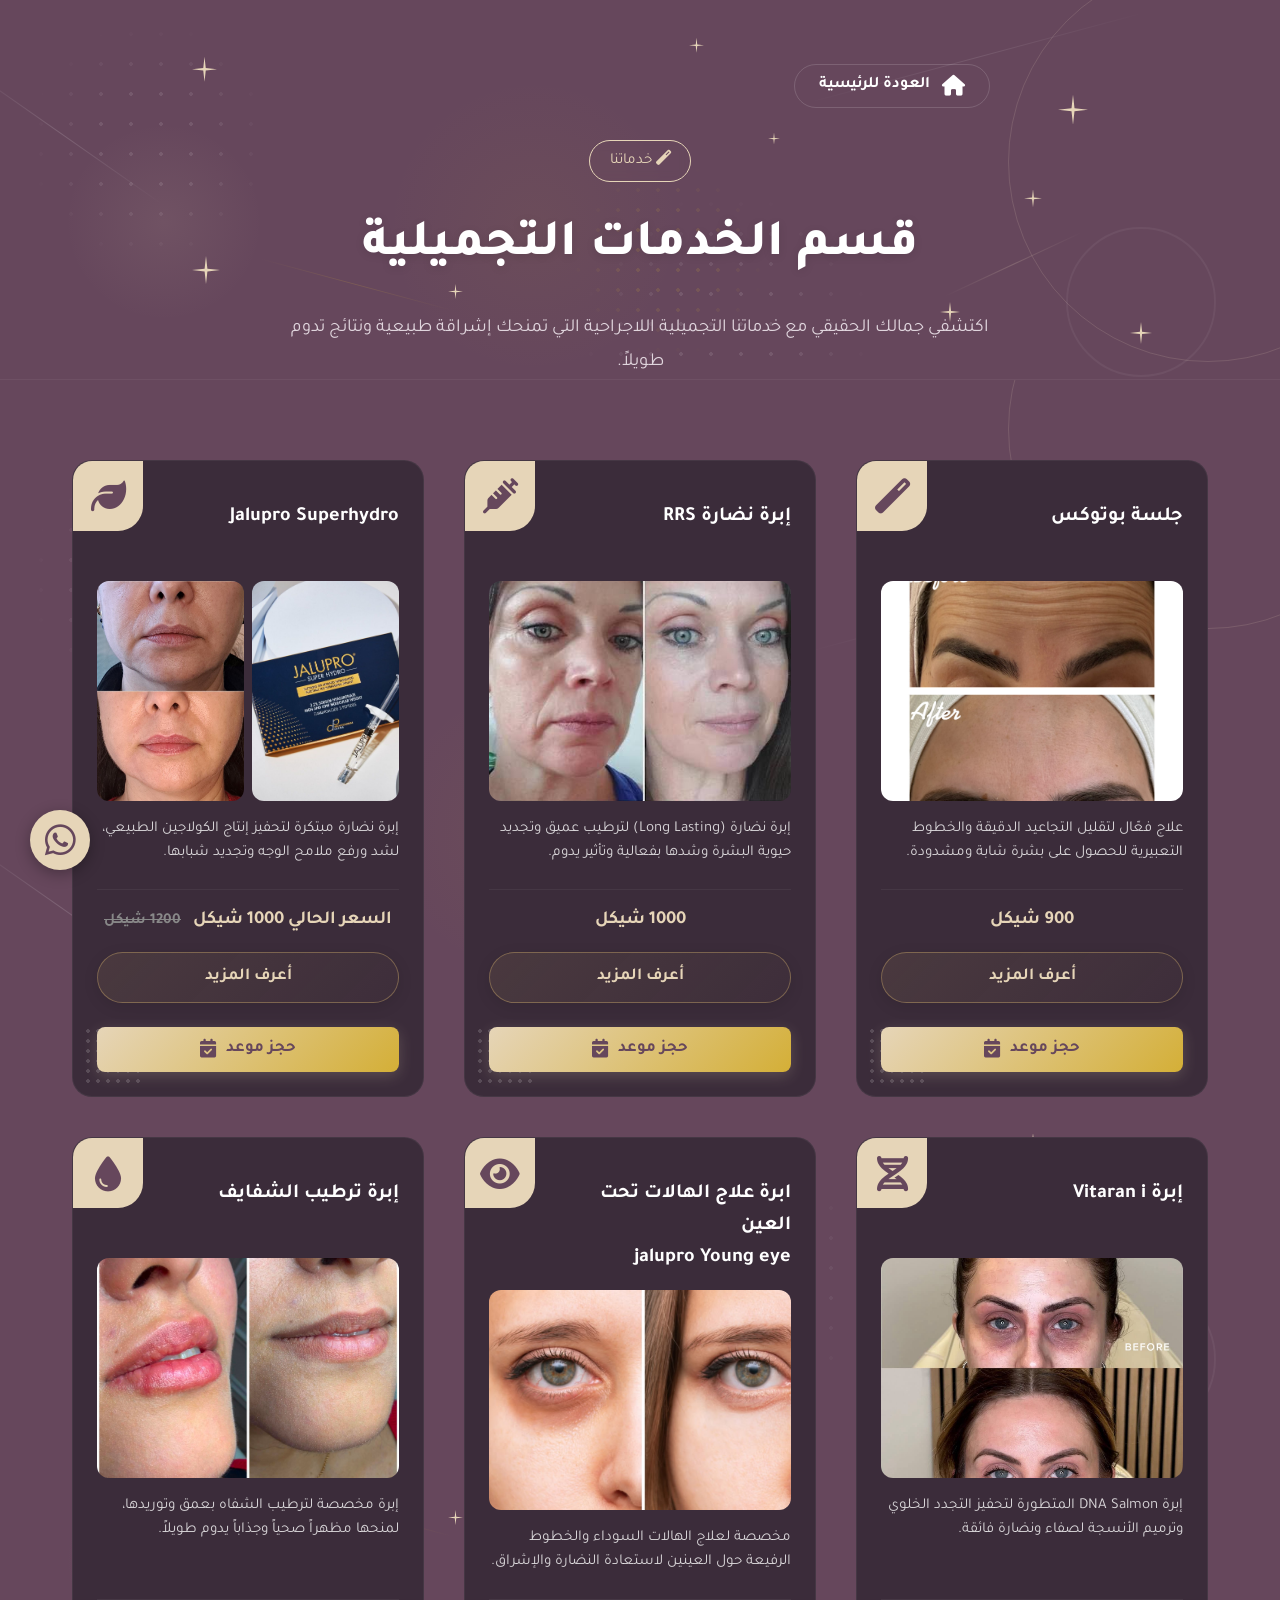
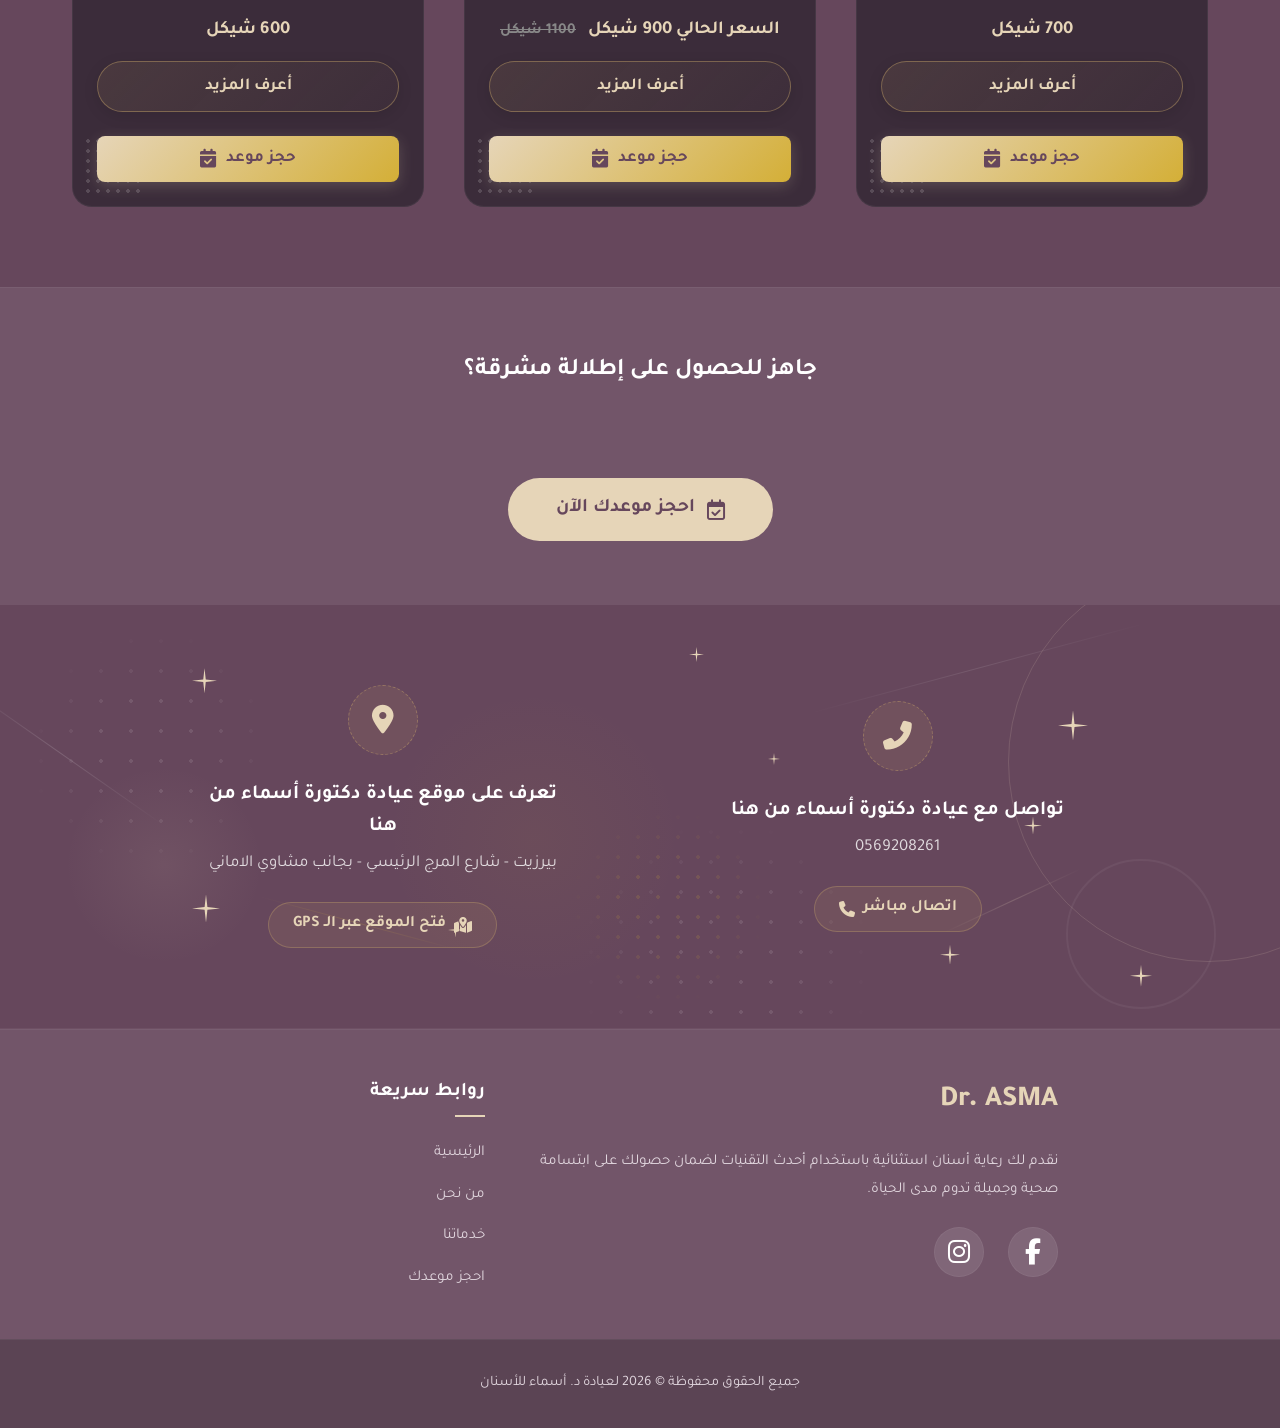
==== commit 7c01c1f5: "Add files via upload" ====
--- a/cosmetic-services.html
+++ b/cosmetic-services.html
@@ -59,11 +59,21 @@
                     <h4 class="service-title">جلسة بوتوكس</h4>
                     <img src="./media/services/cosmetic-services/Botox.jpeg" alt="جلسة بوتوكس" class="service-image" loading="lazy">
                     <p class="service-desc">علاج فعّال لتقليل التجاعيد الدقيقة والخطوط التعبيرية للحصول على بشرة شابة ومشدودة.</p>
+                    <div class="card-price" style="font-size: 1.15rem; font-weight: 700; color: var(--accent-color); margin-bottom: 1rem; text-align: center; border-top: 1px solid rgba(255,255,255,0.05); padding-top: 1rem;">900 شيكل</div>
                     <button class="btn-learn-more" onclick="openServiceModal(this)">أعرف المزيد</button>
                     <div class="service-modal-data" style="display: none;">
                         <div class="data-title">جلسة بوتوكس ثلاث مناطق</div>
                         <div class="data-price">900 شيكل</div>
-                        <div class="data-details"></div>
+                        <div class="data-details">
+                            <ul>
+                                <li>تقليل ظهور خطوط الجبين والتجاعيد التعبيرية.</li>
+                                <li>تنعيم مظهر البشرة ومنح الجبين مظهراً أكثر نعومة.</li>
+                                <li>الحد من تعمّق الخطوط الناتجة عن حركة عضلات الجبين.</li>
+                                <li>منح مظهر أكثر راحة وانتعاشاً للوجه.</li>
+                                <li>الحفاظ على تعابير طبيعية عند تطبيق الجرعة والتوزيع المناسبين.</li>
+                                <li>المساعدة على الوقاية من ظهور الخطوط بشكل أعمق مع مرور الوقت</li>
+                            </ul>
+                        </div>
                     </div>
                 </div>
 
@@ -72,6 +82,7 @@
                     <h4 class="service-title">إبرة نضارة RRS</h4>
                     <img src="./media/services/cosmetic-services/RRS.jpeg" alt="ابرة نضارة RRS long lasting" class="service-image" loading="lazy">
                     <p class="service-desc">إبرة نضارة (Long Lasting) لترطيب عميق وتجديد حيوية البشرة وشدها بفعالية وتأثير يدوم.</p>
+                    <div class="card-price" style="font-size: 1.15rem; font-weight: 700; color: var(--accent-color); margin-bottom: 1rem; text-align: center; border-top: 1px solid rgba(255,255,255,0.05); padding-top: 1rem;">1000 شيكل</div>
                     <button class="btn-learn-more" onclick="openServiceModal(this)">أعرف المزيد</button>
                     <div class="service-modal-data" style="display: none;">
                         <div class="data-title">إبرة نضارة RRS (Long Lasting) / Lola</div>
@@ -100,6 +111,7 @@
                         <img src="./media/services/cosmetic-services/jalupro2.jpeg" alt="jalupro superhydro 2" class="service-image" loading="lazy" style="flex: 1; width: 50%; min-width: 0;">
                     </div>
                     <p class="service-desc">إبرة نضارة مبتكرة لتحفيز إنتاج الكولاجين الطبيعي، لشد ورفع ملامح الوجه وتجديد شبابها.</p>
+                    <div class="card-price" style="font-size: 1.15rem; font-weight: 700; color: var(--accent-color); margin-bottom: 1rem; text-align: center; border-top: 1px solid rgba(255,255,255,0.05); padding-top: 1rem;">السعر الحالي 1000 شيكل <s style="margin-right: 0.5rem; color: #888; font-size: 0.95rem;">1200 شيكل</s></div>
                     <button class="btn-learn-more" onclick="openServiceModal(this)">أعرف المزيد</button>
                     <div class="service-modal-data" style="display: none;">
                         <div class="data-title">جلسة النضارة — Jalupro Superhydro</div>
@@ -124,6 +136,7 @@
                     <h4 class="service-title">إبرة Vitaran i</h4>
                     <img src="./media/services/cosmetic-services/salmon%20DNA.jpeg" alt="Vitaran DNA salmon" class="service-image" loading="lazy">
                     <p class="service-desc">إبرة DNA Salmon المتطورة لتحفيز التجدد الخلوي وترميم الأنسجة لصفاء ونضارة فائقة.</p>
+                    <div class="card-price" style="font-size: 1.15rem; font-weight: 700; color: var(--accent-color); margin-bottom: 1rem; text-align: center; border-top: 1px solid rgba(255,255,255,0.05); padding-top: 1rem;">700 شيكل</div>
                     <button class="btn-learn-more" onclick="openServiceModal(this)">أعرف المزيد</button>
                     <div class="service-modal-data" style="display: none;">
                         <div class="data-title">Vitaran i — منطقة تحت العين</div>
@@ -138,7 +151,7 @@
                                 <li>تحسين مظهر التجويف والجلد الرقيق حول العين.</li>
                                 <li>منح منطقة تحت العين مظهراً أكثر نضارة وحيوية.</li>
                             </ul>
-                            <div class="modal-ingredients"><strong>المادة الأساسية:</strong> Polynucleotides (PN) المستخدمة لدعم تجدد وتحسين جودة البشرة.</div>
+                            <div class="modal-ingredients"><strong>المادة الأساسية:</strong> DNA Salmon المستخدمة لدعم تجدد وتحسين جودة البشرة.</div>
                         </div>
                     </div>
                 </div>
@@ -148,11 +161,23 @@
                     <h4 class="service-title">ابرة علاج الهالات تحت العين <br> jalupro Young eye</h4>
                     <img src="./media/services/cosmetic-services/vitaran.jpeg" alt="vitaran i" class="service-image" loading="lazy">
                     <p class="service-desc">مخصصة لعلاج الهالات السوداء والخطوط الرفيعة حول العينين لاستعادة النضارة والإشراق.</p>
+                    <div class="card-price" style="font-size: 1.15rem; font-weight: 700; color: var(--accent-color); margin-bottom: 1rem; text-align: center; border-top: 1px solid rgba(255,255,255,0.05); padding-top: 1rem;">السعر الحالي 900 شيكل <s style="margin-right: 0.5rem; color: #888; font-size: 0.95rem;">1100 شيكل</s></div>
                     <button class="btn-learn-more" onclick="openServiceModal(this)">أعرف المزيد</button>
                     <div class="service-modal-data" style="display: none;">
                         <div class="data-title">ابرة علاج الهالات تحت العين Jalupro Young Eye</div>
                         <div class="data-price">السعر الحالي 900 شيكل <s style="margin-right: 0.5rem;">1100 شيكل</s></div>
-                        <div class="data-details"></div>
+                        <div class="data-details">
+                            <ul>
+                                <li>تحسين مظهر الهالات والتصبغات حول العين.</li>
+                                <li>تقليل مظهر الإرهاق والبهتان تحت العين.</li>
+                                <li>ترطيب البشرة الرقيقة في منطقة حول العين.</li>
+                                <li>تحسين مرونة الجلد ومظهره العام.</li>
+                                <li>المساعدة على تقليل مظهر الخطوط الدقيقة.</li>
+                                <li>تحسين نعومة ونضارة منطقة تحت العين.</li>
+                                <li>دعم تجدد البشرة وتحسين جودتها.</li>
+                                <li>منح منطقة العين مظهراً أكثر حيوية وإشراقاً</li>
+                            </ul>
+                        </div>
                     </div>
                 </div>
 
@@ -161,6 +186,7 @@
                     <h4 class="service-title">إبرة ترطيب الشفايف</h4>
                     <img src="./media/services/cosmetic-services/Lip%20moisturizing%20needle.jpeg" alt="إبرة ترطيب الشفايف" class="service-image" loading="lazy">
                     <p class="service-desc">إبرة مخصصة لترطيب الشفاه بعمق وتوريدها، لمنحها مظهراً صحياً وجذاباً يدوم طويلاً.</p>
+                    <div class="card-price" style="font-size: 1.15rem; font-weight: 700; color: var(--accent-color); margin-bottom: 1rem; text-align: center; border-top: 1px solid rgba(255,255,255,0.05); padding-top: 1rem;">600 شيكل</div>
                     <button class="btn-learn-more" onclick="openServiceModal(this)">أعرف المزيد</button>
                     <div class="service-modal-data" style="display: none;">
                         <div class="data-title">إبرة ترطيب وتجميل الشفاه</div>
@@ -185,9 +211,9 @@
 
     <!-- Call to Action -->
     <section class="booking-section" style="padding: 4rem 0; text-align: center; border-top: 1px solid rgba(255,255,255,0.05);">
-        <div class="container" style="flex-direction: column;">
-            <h2 class="section-title" style="margin-bottom: 1.5rem;">جاهز للحصول على إطلالة مشرقة؟</h2>
-            <a href="index.html#booking" class="btn btn-primary" style="font-size: 1.2rem; padding: 1rem 3rem;">
+        <div class="container" style="flex-direction: column; align-items: center; justify-content: center;">
+            <h2 class="section-title" style="margin-bottom: 1.5rem; text-align: center;">جاهز للحصول على إطلالة مشرقة؟</h2>
+            <a href="index.html#booking" class="btn btn-primary" style="font-size: 1.2rem; padding: 1rem 3rem; display: inline-flex; width: fit-content; margin: 0 auto;">
                 <i class="far fa-calendar-check"></i> احجز موعدك الآن
             </a>
         </div>
@@ -207,7 +233,7 @@
             <div class="pre-footer-content-wrap">
                 <div class="contact-box">
                     <div class="icon-wrap"><i class="fas fa-phone-alt"></i></div>
-                    <h4>تواصل مع عيادة دكتور أسماء من هنا</h4>
+                    <h4>تواصل مع عيادة دكتورة أسماء من هنا</h4>
                     <p class="contact-address">0569208261</p>
                     <a href="tel:+972569208261" dir="ltr" class="action-button call-btn">
                         <i class="fas fa-phone"></i> اتصال مباشر
@@ -216,7 +242,7 @@
                 <div class="divider"></div>
                 <div class="contact-box">
                     <div class="icon-wrap"><i class="fas fa-map-marker-alt"></i></div>
-                    <h4>تعرف على موقع عيادة دكتور أسماء من هنا</h4>
+                    <h4>تعرف على موقع عيادة دكتورة أسماء من هنا</h4>
                     <p class="contact-address">بيرزيت - شارع المرج الرئيسي - بجانب مشاوي الاماني</p>
                     <a href="https://www.google.com/maps?q=31.959022521972656,35.18757629394531&z=17&hl=en" target="_blank" class="action-button gps-btn">
                         <i class="fas fa-map-marked-alt"></i> فتح الموقع عبر الـ GPS
--- a/style.css
+++ b/style.css
@@ -17,6 +17,11 @@
     box-sizing: border-box;
 }
 
+html, body {
+    overflow-x: hidden;
+    max-width: 100vw;
+}
+
 html {
     scroll-behavior: smooth;
 }
@@ -26,7 +31,6 @@
     background-color: var(--primary-color);
     color: var(--text-light);
     line-height: 1.6;
-    overflow-x: hidden;
 }
 
 /* Animated Background Shapes */
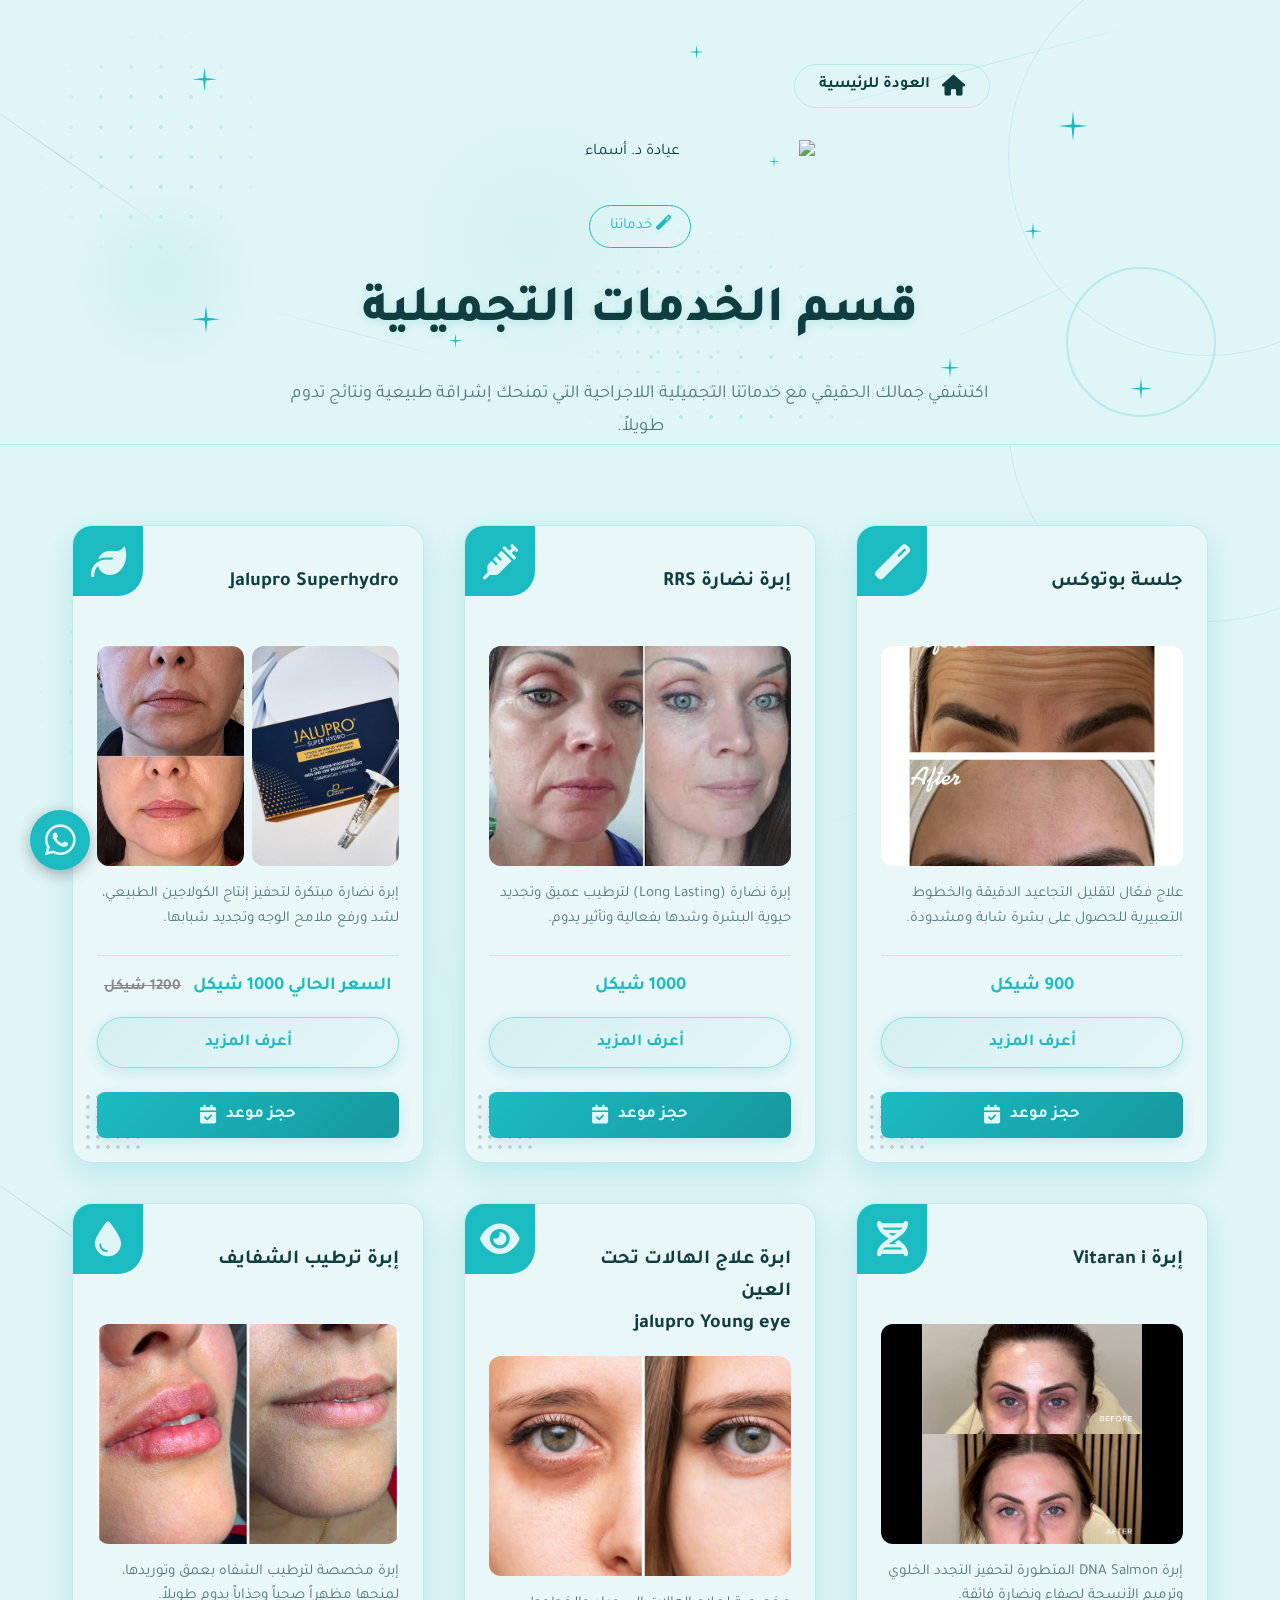
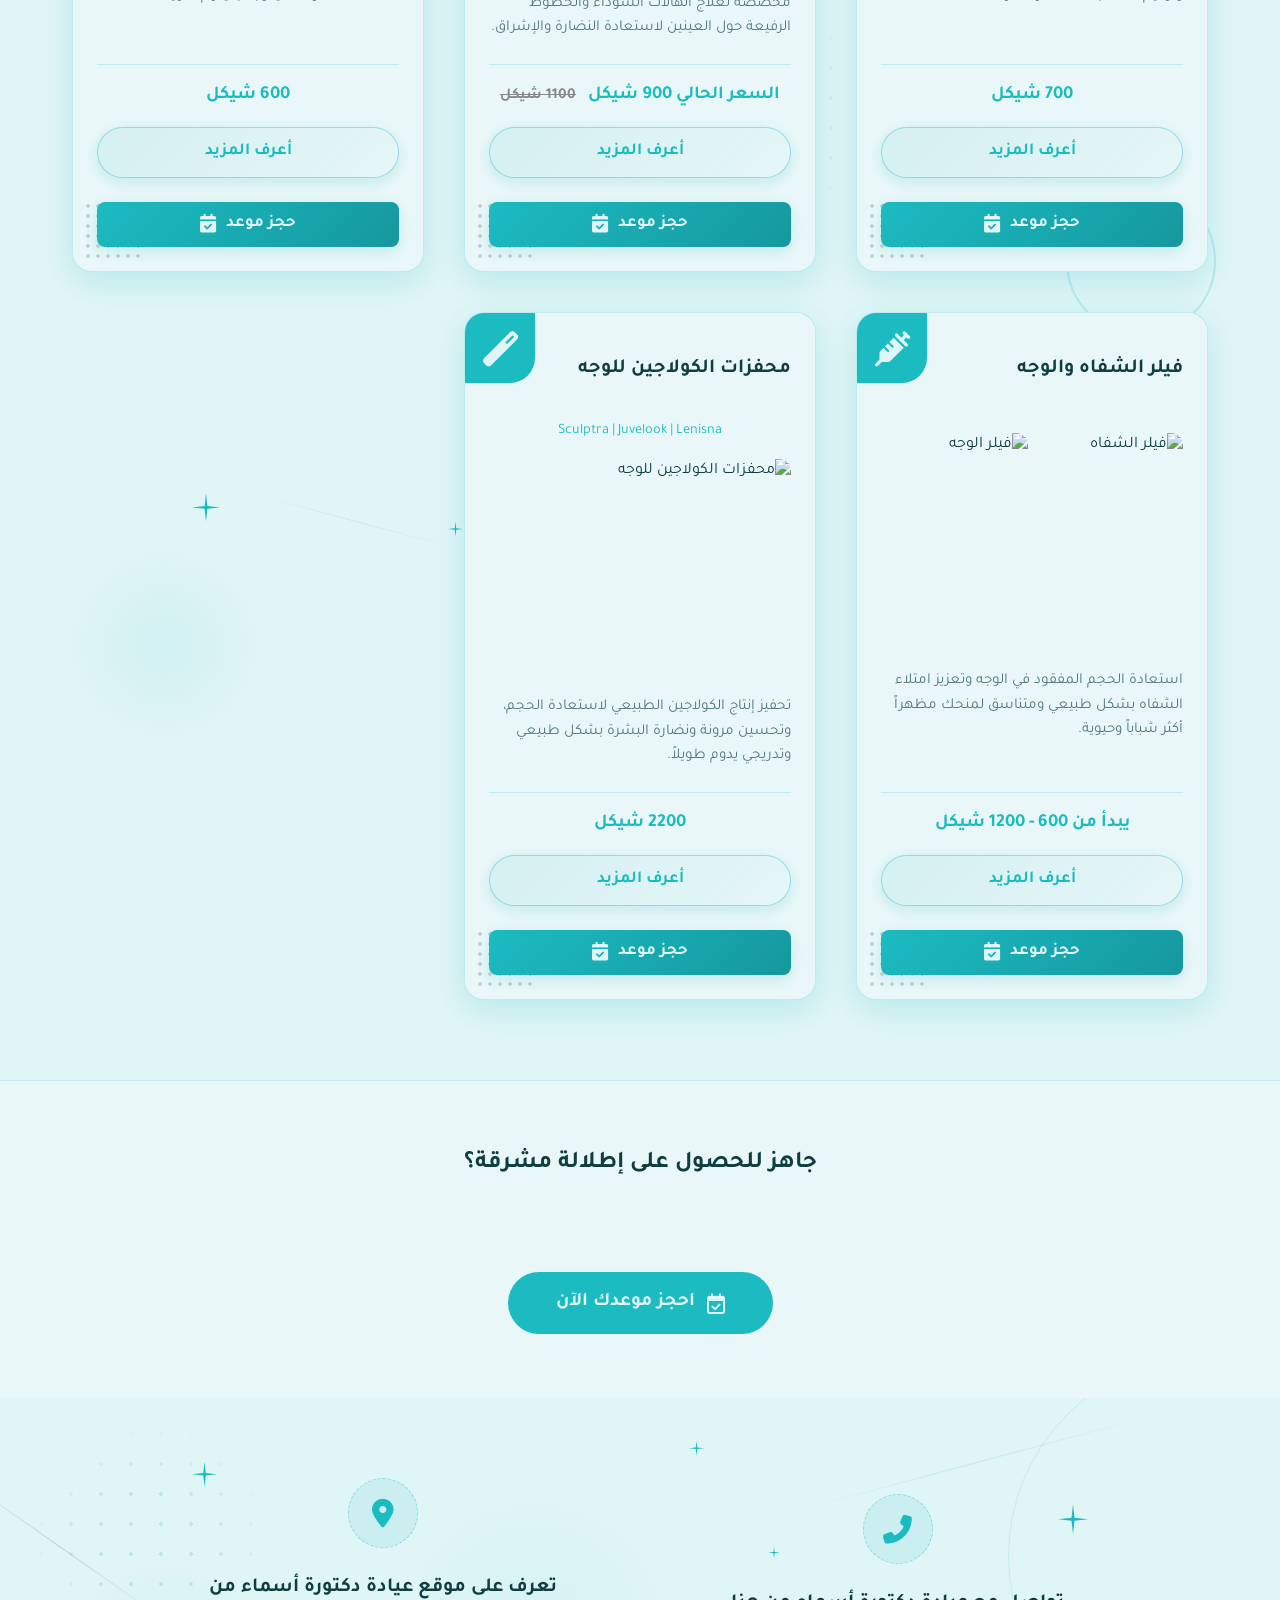
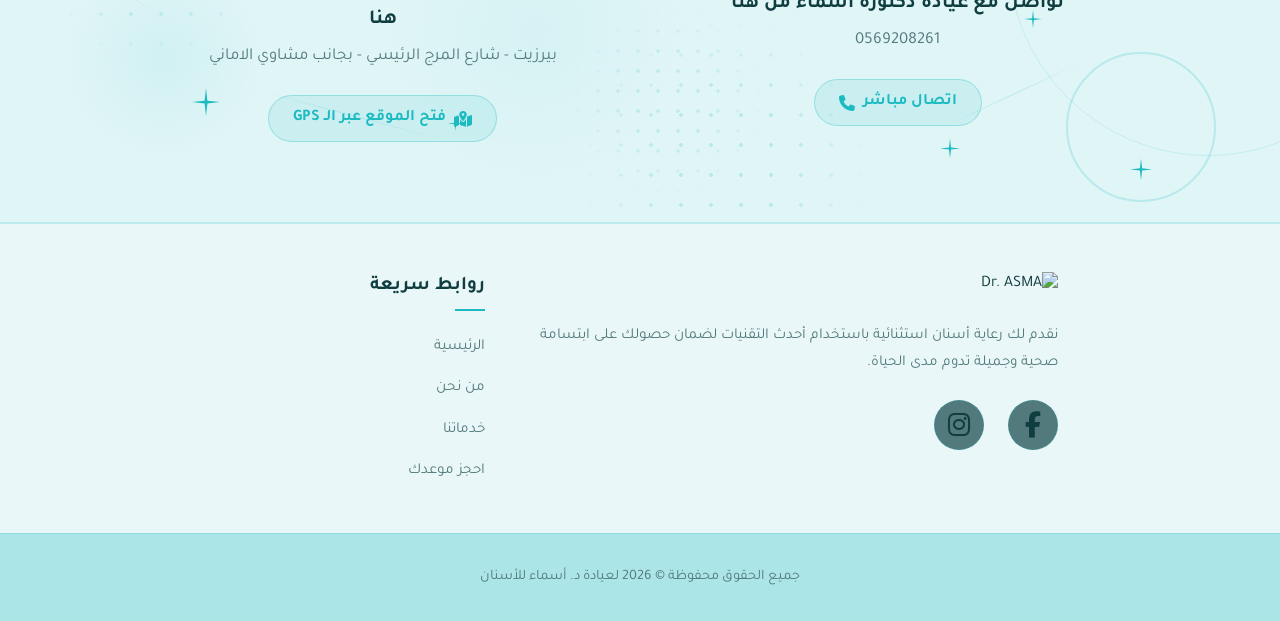
==== commit adb1d7cd: "Add files via upload" ====
--- a/cosmetic-services.html
+++ b/cosmetic-services.html
@@ -1,288 +1,349 @@
-<!DOCTYPE html>
-<html lang="ar" dir="rtl">
-
-<head>
-    <meta charset="UTF-8">
-    <meta name="viewport" content="width=device-width, initial-scale=1.0">
-    <meta name="description"
-        content="تعرفي على الخدمات التجميلية اللاجراحية في عيادة د. أسماء، بما في ذلك جلسات البوتوكس، إبر النضارة، وعلاجات تجديد شباب البشرة لنتائج طبيعية تدوم طويلاً.">
-    <title>قسم الخدمات التجميلية | عيادة د. أسماء</title>
-    <!-- Favicon -->
-    <link rel="icon" type="image/png" href="./media/favicon.png">
-    <!-- Google Fonts -->
-    <link rel="preconnect" href="https://fonts.googleapis.com">
-    <link rel="preconnect" href="https://fonts.gstatic.com" crossorigin>
-    <link href="https://fonts.googleapis.com/css2?family=Tajawal:wght@400;500;700;800&display=swap" rel="stylesheet">
-    <!-- FontAwesome for icons -->
-    <link rel="stylesheet" href="https://cdnjs.cloudflare.com/ajax/libs/font-awesome/6.4.0/css/all.min.css">
-    <!-- Swiper CSS -->
-    <link rel="stylesheet" href="https://cdn.jsdelivr.net/npm/swiper@10/swiper-bundle.min.css" />
-    <!-- Custom Styles -->
-    <link rel="stylesheet" href="style.css?v=2.0">
-</head>
-
-<body>
-    <header class="hero-section" style="min-height: 40vh; padding-top: 4rem; display: flex; align-items: center; justify-content: center; text-align: center; border-bottom: 1px solid rgba(255,255,255,0.05);">
-        <div class="background-pattern">
-            <div class="floating-shape circle-1"></div>
-            <div class="floating-shape circle-2"></div>
-            <div class="floating-shape line-1"></div>
-            <div class="floating-shape line-2"></div>
-            <div class="floating-shape dots-1"></div>
-            <div class="floating-shape dots-2"></div>
-        </div>
-
-        <div class="container" style="flex-direction: column; justify-content: center; gap: 1rem;">
-            <a href="index.html" class="btn btn-secondary" style="align-self: flex-start; margin-bottom: 1rem; border-radius: 30px; padding: 0.5rem 1.5rem; font-size: 1rem;">
-                <i class="fas fa-home"></i> العودة للرئيسية
-            </a>
-            <div class="badge" style="margin-bottom: 1rem; color: var(--accent-color); border-color: var(--accent-color); background: transparent;">
-                <i class="fas fa-magic"></i> خدماتنا
-            </div>
-            <h1 class="main-title" style="margin-bottom: 1rem;">قسم الخدمات التجميلية</h1>
-            <p class="description" style="max-width: 700px; margin: 0 auto;">
-                اكتشفي جمالك الحقيقي مع خدماتنا التجميلية اللاجراحية التي تمنحك إشراقة طبيعية ونتائج تدوم طويلاً.
-            </p>
-        </div>
-    </header>
-
-    <section class="services-page-content" style="padding: 5rem 0; position: relative;">
-        <div class="background-pattern">
-            <div class="floating-shape circle-1"></div>
-            <div class="floating-shape circle-2"></div>
-        </div>
-        <div class="container" style="z-index: 2; position: relative;">
-            <div style="display: grid; grid-template-columns: repeat(auto-fit, minmax(300px, 1fr)); gap: 2.5rem; width: 100%;">
-                
-                <div class="service-card" style="height: 100%; margin: 0;">
-                    <div class="service-icon-tab"><i class="fas fa-magic"></i></div>
-                    <h4 class="service-title">جلسة بوتوكس</h4>
-                    <img src="./media/services/cosmetic-services/Botox.jpeg" alt="جلسة بوتوكس" class="service-image" loading="lazy">
-                    <p class="service-desc">علاج فعّال لتقليل التجاعيد الدقيقة والخطوط التعبيرية للحصول على بشرة شابة ومشدودة.</p>
-                    <div class="card-price" style="font-size: 1.15rem; font-weight: 700; color: var(--accent-color); margin-bottom: 1rem; text-align: center; border-top: 1px solid rgba(255,255,255,0.05); padding-top: 1rem;">900 شيكل</div>
-                    <button class="btn-learn-more" onclick="openServiceModal(this)">أعرف المزيد</button>
-                    <div class="service-modal-data" style="display: none;">
-                        <div class="data-title">جلسة بوتوكس ثلاث مناطق</div>
-                        <div class="data-price">900 شيكل</div>
-                        <div class="data-details">
-                            <ul>
-                                <li>تقليل ظهور خطوط الجبين والتجاعيد التعبيرية.</li>
-                                <li>تنعيم مظهر البشرة ومنح الجبين مظهراً أكثر نعومة.</li>
-                                <li>الحد من تعمّق الخطوط الناتجة عن حركة عضلات الجبين.</li>
-                                <li>منح مظهر أكثر راحة وانتعاشاً للوجه.</li>
-                                <li>الحفاظ على تعابير طبيعية عند تطبيق الجرعة والتوزيع المناسبين.</li>
-                                <li>المساعدة على الوقاية من ظهور الخطوط بشكل أعمق مع مرور الوقت</li>
-                            </ul>
-                        </div>
-                    </div>
-                </div>
-
-                <div class="service-card" style="height: 100%; margin: 0;">
-                    <div class="service-icon-tab"><i class="fas fa-syringe"></i></div>
-                    <h4 class="service-title">إبرة نضارة RRS</h4>
-                    <img src="./media/services/cosmetic-services/RRS.jpeg" alt="ابرة نضارة RRS long lasting" class="service-image" loading="lazy">
-                    <p class="service-desc">إبرة نضارة (Long Lasting) لترطيب عميق وتجديد حيوية البشرة وشدها بفعالية وتأثير يدوم.</p>
-                    <div class="card-price" style="font-size: 1.15rem; font-weight: 700; color: var(--accent-color); margin-bottom: 1rem; text-align: center; border-top: 1px solid rgba(255,255,255,0.05); padding-top: 1rem;">1000 شيكل</div>
-                    <button class="btn-learn-more" onclick="openServiceModal(this)">أعرف المزيد</button>
-                    <div class="service-modal-data" style="display: none;">
-                        <div class="data-title">إبرة نضارة RRS (Long Lasting) / Lola</div>
-                        <div class="data-price">1000 شيكل</div>
-                        <div class="data-details">
-                            <ul>
-                                <li>ترطيب عميق وتحسين مستوى رطوبة البشرة.</li>
-                                <li>تحسين نعومة وملمس البشرة.</li>
-                                <li>تعزيز مرونة الجلد ومظهره الحيوي.</li>
-                                <li>تحفيز البشرة ودعم إنتاج الكولاجين.</li>
-                                <li>المساعدة على تقليل مظهر الخطوط الدقيقة.</li>
-                                <li>تحسين مظهر البشرة المجهدة والباهتة.</li>
-                                <li>تمنح البشرة مظهراً أكثر نضارة وامتلاءً بشكل طبيعي.</li>
-                                <li>مناسبة للوجه والرقبة بحسب تقييم الطبيب.</li>
-                            </ul>
-                            <div class="modal-ingredients"><strong>المكونات الأساسية:</strong> حمض الهيالورونيك ومكونات داعمة لترطيب وتجديد البشرة، بحسب نوع المنتج المستخدم.</div>
-                        </div>
-                    </div>
-                </div>
-
-                <div class="service-card" style="height: 100%; margin: 0;">
-                    <div class="service-icon-tab"><i class="fas fa-leaf"></i></div>
-                    <h4 class="service-title">Jalupro Superhydro</h4>
-                    <div style="display: flex; gap: 0.5rem; width: 100%;">
-                        <img src="./media/services/cosmetic-services/jalupro.jpeg" alt="jalupro superhydro" class="service-image" loading="lazy" style="flex: 1; width: 50%; min-width: 0;">
-                        <img src="./media/services/cosmetic-services/jalupro2.jpeg" alt="jalupro superhydro 2" class="service-image" loading="lazy" style="flex: 1; width: 50%; min-width: 0;">
-                    </div>
-                    <p class="service-desc">إبرة نضارة مبتكرة لتحفيز إنتاج الكولاجين الطبيعي، لشد ورفع ملامح الوجه وتجديد شبابها.</p>
-                    <div class="card-price" style="font-size: 1.15rem; font-weight: 700; color: var(--accent-color); margin-bottom: 1rem; text-align: center; border-top: 1px solid rgba(255,255,255,0.05); padding-top: 1rem;">السعر الحالي 1000 شيكل <s style="margin-right: 0.5rem; color: #888; font-size: 0.95rem;">1200 شيكل</s></div>
-                    <button class="btn-learn-more" onclick="openServiceModal(this)">أعرف المزيد</button>
-                    <div class="service-modal-data" style="display: none;">
-                        <div class="data-title">جلسة النضارة — Jalupro Superhydro</div>
-                        <div class="data-price">السعر الحالي 1000 شيكل <s style="margin-right: 0.5rem;">1200 شيكل</s></div>
-                        <div class="data-details">
-                            <ul>
-                                <li>تحفيز إنتاج الكولاجين ودعم تجدد البشرة.</li>
-                                <li>تحسين ترطيب البشرة من الداخل.</li>
-                                <li>تحسين مرونة الجلد ومظهره العام.</li>
-                                <li>تقليل مظهر الخطوط الدقيقة.</li>
-                                <li>تحسين ملمس البشرة ونعومتها.</li>
-                                <li>المساعدة على استعادة نضارة وحيوية البشرة.</li>
-                                <li>تمنح البشرة مظهراً أكثر إشراقاً وشباباً.</li>
-                            </ul>
-                            <div class="modal-ingredients"><strong>التركيبة:</strong> حمض الهيالورونيك + مجموعة من الأحماض الأمينية، بحسب تركيبة Jalupro المستخدمة.</div>
-                        </div>
-                    </div>
-                </div>
-
-                <div class="service-card" style="height: 100%; margin: 0;">
-                    <div class="service-icon-tab"><i class="fas fa-dna"></i></div>
-                    <h4 class="service-title">إبرة Vitaran i</h4>
-                    <img src="./media/services/cosmetic-services/salmon%20DNA.jpeg" alt="Vitaran DNA salmon" class="service-image" loading="lazy">
-                    <p class="service-desc">إبرة DNA Salmon المتطورة لتحفيز التجدد الخلوي وترميم الأنسجة لصفاء ونضارة فائقة.</p>
-                    <div class="card-price" style="font-size: 1.15rem; font-weight: 700; color: var(--accent-color); margin-bottom: 1rem; text-align: center; border-top: 1px solid rgba(255,255,255,0.05); padding-top: 1rem;">700 شيكل</div>
-                    <button class="btn-learn-more" onclick="openServiceModal(this)">أعرف المزيد</button>
-                    <div class="service-modal-data" style="display: none;">
-                        <div class="data-title">Vitaran i — منطقة تحت العين</div>
-                        <div class="data-price">700 شيكل</div>
-                        <div class="data-details">
-                            <ul>
-                                <li>تحسين مظهر الهالات السوداء.</li>
-                                <li>تقليل مظهر التعب والإرهاق حول العينين.</li>
-                                <li>تحسين مرونة الجلد في منطقة تحت العين.</li>
-                                <li>المساعدة على تنعيم الخطوط الدقيقة.</li>
-                                <li>ترطيب وتحسين جودة الجلد.</li>
-                                <li>تحسين مظهر التجويف والجلد الرقيق حول العين.</li>
-                                <li>منح منطقة تحت العين مظهراً أكثر نضارة وحيوية.</li>
-                            </ul>
-                            <div class="modal-ingredients"><strong>المادة الأساسية:</strong> DNA Salmon المستخدمة لدعم تجدد وتحسين جودة البشرة.</div>
-                        </div>
-                    </div>
-                </div>
-
-                <div class="service-card" style="height: 100%; margin: 0;">
-                    <div class="service-icon-tab"><i class="fas fa-eye"></i></div>
-                    <h4 class="service-title">ابرة علاج الهالات تحت العين <br> jalupro Young eye</h4>
-                    <img src="./media/services/cosmetic-services/vitaran.jpeg" alt="vitaran i" class="service-image" loading="lazy">
-                    <p class="service-desc">مخصصة لعلاج الهالات السوداء والخطوط الرفيعة حول العينين لاستعادة النضارة والإشراق.</p>
-                    <div class="card-price" style="font-size: 1.15rem; font-weight: 700; color: var(--accent-color); margin-bottom: 1rem; text-align: center; border-top: 1px solid rgba(255,255,255,0.05); padding-top: 1rem;">السعر الحالي 900 شيكل <s style="margin-right: 0.5rem; color: #888; font-size: 0.95rem;">1100 شيكل</s></div>
-                    <button class="btn-learn-more" onclick="openServiceModal(this)">أعرف المزيد</button>
-                    <div class="service-modal-data" style="display: none;">
-                        <div class="data-title">ابرة علاج الهالات تحت العين Jalupro Young Eye</div>
-                        <div class="data-price">السعر الحالي 900 شيكل <s style="margin-right: 0.5rem;">1100 شيكل</s></div>
-                        <div class="data-details">
-                            <ul>
-                                <li>تحسين مظهر الهالات والتصبغات حول العين.</li>
-                                <li>تقليل مظهر الإرهاق والبهتان تحت العين.</li>
-                                <li>ترطيب البشرة الرقيقة في منطقة حول العين.</li>
-                                <li>تحسين مرونة الجلد ومظهره العام.</li>
-                                <li>المساعدة على تقليل مظهر الخطوط الدقيقة.</li>
-                                <li>تحسين نعومة ونضارة منطقة تحت العين.</li>
-                                <li>دعم تجدد البشرة وتحسين جودتها.</li>
-                                <li>منح منطقة العين مظهراً أكثر حيوية وإشراقاً</li>
-                            </ul>
-                        </div>
-                    </div>
-                </div>
-
-                <div class="service-card" style="height: 100%; margin: 0;">
-                    <div class="service-icon-tab"><i class="fas fa-tint"></i></div>
-                    <h4 class="service-title">إبرة ترطيب الشفايف</h4>
-                    <img src="./media/services/cosmetic-services/Lip%20moisturizing%20needle.jpeg" alt="إبرة ترطيب الشفايف" class="service-image" loading="lazy">
-                    <p class="service-desc">إبرة مخصصة لترطيب الشفاه بعمق وتوريدها، لمنحها مظهراً صحياً وجذاباً يدوم طويلاً.</p>
-                    <div class="card-price" style="font-size: 1.15rem; font-weight: 700; color: var(--accent-color); margin-bottom: 1rem; text-align: center; border-top: 1px solid rgba(255,255,255,0.05); padding-top: 1rem;">600 شيكل</div>
-                    <button class="btn-learn-more" onclick="openServiceModal(this)">أعرف المزيد</button>
-                    <div class="service-modal-data" style="display: none;">
-                        <div class="data-title">إبرة ترطيب وتجميل الشفاه</div>
-                        <div class="data-price">600 شيكل</div>
-                        <div class="data-details">
-                            <ul>
-                                <li>ترطيب عميق وتحسين جفاف الشفاه.</li>
-                                <li>تحسين نعومة وملمس الشفاه.</li>
-                                <li>منح الشفاه مظهراً أكثر حيوية ونضارة.</li>
-                                <li>تحسين الخطوط الدقيقة في منطقة الشفاه.</li>
-                                <li>تعزيز الامتلاء الطبيعي بشكل خفيف.</li>
-                                <li>تحسين تحديد ومظهر الشفاه دون تغيير مبالغ فيه في الشكل.</li>
-                                <li>المساعدة على استعادة مظهر الشفاه الصحي والمرطب.</li>
-                            </ul>
-                        </div>
-                    </div>
-                </div>
-
-            </div>
-        </div>
-    </section>
-
-    <!-- Call to Action -->
-    <section class="booking-section" style="padding: 4rem 0; text-align: center; border-top: 1px solid rgba(255,255,255,0.05);">
-        <div class="container" style="flex-direction: column; align-items: center; justify-content: center;">
-            <h2 class="section-title" style="margin-bottom: 1.5rem; text-align: center;">جاهز للحصول على إطلالة مشرقة؟</h2>
-            <a href="index.html#booking" class="btn btn-primary" style="font-size: 1.2rem; padding: 1rem 3rem; display: inline-flex; width: fit-content; margin: 0 auto;">
-                <i class="far fa-calendar-check"></i> احجز موعدك الآن
-            </a>
-        </div>
-    </section>
-
-    <!-- Pre-Footer Contact Section -->
-    <section class="pre-footer-contact">
-        <div class="background-pattern">
-            <div class="floating-shape circle-1"></div>
-            <div class="floating-shape circle-2"></div>
-            <div class="floating-shape line-1"></div>
-            <div class="floating-shape dots-1"></div>
-            <i class="fas fa-star floating-shape" style="top: 20%; left: 10%; color: var(--accent-color); font-size: 2rem; opacity: 0.2; animation: float 6s ease-in-out infinite;"></i>
-            <i class="fas fa-star floating-shape" style="bottom: 20%; right: 15%; color: var(--accent-color); font-size: 1.5rem; opacity: 0.3; animation: float 4s ease-in-out infinite reverse;"></i>
-        </div>
-        <div class="container" style="position: relative; z-index: 2;">
-            <div class="pre-footer-content-wrap">
-                <div class="contact-box">
-                    <div class="icon-wrap"><i class="fas fa-phone-alt"></i></div>
-                    <h4>تواصل مع عيادة دكتورة أسماء من هنا</h4>
-                    <p class="contact-address">0569208261</p>
-                    <a href="tel:+972569208261" dir="ltr" class="action-button call-btn">
-                        <i class="fas fa-phone"></i> اتصال مباشر
-                    </a>
-                </div>
-                <div class="divider"></div>
-                <div class="contact-box">
-                    <div class="icon-wrap"><i class="fas fa-map-marker-alt"></i></div>
-                    <h4>تعرف على موقع عيادة دكتورة أسماء من هنا</h4>
-                    <p class="contact-address">بيرزيت - شارع المرج الرئيسي - بجانب مشاوي الاماني</p>
-                    <a href="https://www.google.com/maps?q=31.959022521972656,35.18757629394531&z=17&hl=en" target="_blank" class="action-button gps-btn">
-                        <i class="fas fa-map-marked-alt"></i> فتح الموقع عبر الـ GPS
-                    </a>
-                </div>
-            </div>
-        </div>
-    </section>
-
-    <!-- Footer -->
-    <footer class="main-footer">
-        <div class="container footer-container">
-            <div class="footer-col">
-                <h3 class="footer-logo">Dr. ASMA</h3>
-                <p class="footer-text">نقدم لك رعاية أسنان استثنائية باستخدام أحدث التقنيات لضمان حصولك على ابتسامة صحية وجميلة تدوم مدى الحياة.</p>
-                <div class="social-links">
-                    <a href="https://www.facebook.com/share/1Eb4f1CteM/?mibextid=wwXIfr" target="_blank" aria-label="Facebook"><i class="fab fa-facebook-f"></i></a>
-                    <a href="https://www.instagram.com/asmaakirresh?utm_source=qr" target="_blank" aria-label="Instagram"><i class="fab fa-instagram"></i></a>
-                </div>
-            </div>
-            <div class="footer-col">
-                <h4 class="footer-heading">روابط سريعة</h4>
-                <ul class="footer-links">
-                    <li><a href="index.html">الرئيسية</a></li>
-                    <li><a href="index.html#about">من نحن</a></li>
-                    <li><a href="index.html#services">خدماتنا</a></li>
-                    <li><a href="index.html#booking">احجز موعدك</a></li>
-                </ul>
-            </div>
-        </div>
-        <div class="footer-bottom">
-            <p>جميع الحقوق محفوظة &copy; 2026 لعيادة د. أسماء للأسنان</p>
-        </div>
-    </footer>
-
-    <!-- Floating WhatsApp Button -->
-    <a href="https://wa.me/972569208261" target="_blank" class="floating-whatsapp" aria-label="تواصل معنا عبر واتساب">
-        <i class="fab fa-whatsapp"></i>
-    </a>
-
-    <script src="script.js?v=2.0"></script>
-</body>
-</html>
+<!DOCTYPE html>
+<html lang="ar" dir="rtl">
+
+<head>
+    <meta charset="UTF-8">
+    <meta name="viewport" content="width=device-width, initial-scale=1.0">
+    <meta name="description"
+        content="تعرفي على الخدمات التجميلية اللاجراحية في عيادة د. أسماء، بما في ذلك جلسات البوتوكس، إبر النضارة، وعلاجات تجديد شباب البشرة لنتائج طبيعية تدوم طويلاً.">
+    <title>قسم الخدمات التجميلية | عيادة د. أسماء</title>
+    <!-- Favicon -->
+    <link rel="icon" type="image/png" href="./media/favicon.png">
+    <!-- Google Fonts -->
+    <link rel="preconnect" href="https://fonts.googleapis.com">
+    <link rel="preconnect" href="https://fonts.gstatic.com" crossorigin>
+    <link href="https://fonts.googleapis.com/css2?family=Tajawal:wght@400;500;700;800&display=swap" rel="stylesheet">
+    <!-- FontAwesome for icons -->
+    <link rel="stylesheet" href="https://cdnjs.cloudflare.com/ajax/libs/font-awesome/6.4.0/css/all.min.css">
+    <!-- Swiper CSS -->
+    <link rel="stylesheet" href="https://cdn.jsdelivr.net/npm/swiper@10/swiper-bundle.min.css" />
+    <!-- Custom Styles -->
+    <link rel="stylesheet" href="style.css?v=2.0">
+</head>
+
+<body>
+    <header class="hero-section" style="min-height: 40vh; padding-top: 4rem; display: flex; align-items: center; justify-content: center; text-align: center; border-bottom: 1px solid var(--border-color);">
+        <div class="background-pattern">
+            <div class="floating-shape circle-1"></div>
+            <div class="floating-shape circle-2"></div>
+            <div class="floating-shape line-1"></div>
+            <div class="floating-shape line-2"></div>
+            <div class="floating-shape dots-1"></div>
+            <div class="floating-shape dots-2"></div>
+        </div>
+
+        <div class="container" style="flex-direction: column; justify-content: center; gap: 1rem;">
+            <a href="index.html" class="btn btn-secondary" style="align-self: flex-start; margin-bottom: 1rem; border-radius: 30px; padding: 0.5rem 1.5rem; font-size: 1rem;">
+                <i class="fas fa-home"></i> العودة للرئيسية
+            </a>
+            <img src="./media/logo.png" alt="عيادة د. أسماء" style="width: 350px; height: auto; max-height: 280px; object-fit: contain; mix-blend-mode: multiply; margin: 0 auto 1.5rem auto; display: block;">
+            <div class="badge" style="margin-bottom: 1rem; color: var(--accent-color); border-color: var(--accent-color); background: transparent;">
+                <i class="fas fa-magic"></i> خدماتنا
+            </div>
+            <h1 class="main-title" style="margin-bottom: 1rem;">قسم الخدمات التجميلية</h1>
+            <p class="description" style="max-width: 700px; margin: 0 auto;">
+                اكتشفي جمالك الحقيقي مع خدماتنا التجميلية اللاجراحية التي تمنحك إشراقة طبيعية ونتائج تدوم طويلاً.
+            </p>
+        </div>
+    </header>
+
+    <section class="services-page-content" style="padding: 5rem 0; position: relative;">
+        <div class="background-pattern">
+            <div class="floating-shape circle-1"></div>
+            <div class="floating-shape circle-2"></div>
+        </div>
+        <div class="container" style="z-index: 2; position: relative;">
+            <div style="display: grid; grid-template-columns: repeat(auto-fit, minmax(300px, 1fr)); gap: 2.5rem; width: 100%;">
+                
+                <div class="service-card" style="height: 100%; margin: 0;">
+                    <div class="service-icon-tab"><i class="fas fa-magic"></i></div>
+                    <h4 class="service-title">جلسة بوتوكس</h4>
+                    <img src="./media/services/cosmetic-services/Botox.jpeg" alt="جلسة بوتوكس" class="service-image" loading="lazy">
+                    <p class="service-desc">علاج فعّال لتقليل التجاعيد الدقيقة والخطوط التعبيرية للحصول على بشرة شابة ومشدودة.</p>
+                    <div class="card-price" style="font-size: 1.15rem; font-weight: 700; color: var(--accent-color); margin-bottom: 1rem; text-align: center; border-top: 1px solid var(--border-color); padding-top: 1rem;">900 شيكل</div>
+                    <button class="btn-learn-more" onclick="openServiceModal(this)">أعرف المزيد</button>
+                    <div class="service-modal-data" style="display: none;">
+                        <div class="data-title">جلسة بوتوكس ثلاث مناطق</div>
+                        <div class="data-price">900 شيكل</div>
+                        <div class="data-details">
+                            <ul>
+                                <li>تقليل ظهور خطوط الجبين والتجاعيد التعبيرية.</li>
+                                <li>تنعيم مظهر البشرة ومنح الجبين مظهراً أكثر نعومة.</li>
+                                <li>الحد من تعمّق الخطوط الناتجة عن حركة عضلات الجبين.</li>
+                                <li>منح مظهر أكثر راحة وانتعاشاً للوجه.</li>
+                                <li>الحفاظ على تعابير طبيعية عند تطبيق الجرعة والتوزيع المناسبين.</li>
+                                <li>المساعدة على الوقاية من ظهور الخطوط بشكل أعمق مع مرور الوقت</li>
+                            </ul>
+                        </div>
+                    </div>
+                </div>
+
+                <div class="service-card" style="height: 100%; margin: 0;">
+                    <div class="service-icon-tab"><i class="fas fa-syringe"></i></div>
+                    <h4 class="service-title">إبرة نضارة RRS</h4>
+                    <img src="./media/services/cosmetic-services/RRS.jpeg" alt="ابرة نضارة RRS long lasting" class="service-image" loading="lazy">
+                    <p class="service-desc">إبرة نضارة (Long Lasting) لترطيب عميق وتجديد حيوية البشرة وشدها بفعالية وتأثير يدوم.</p>
+                    <div class="card-price" style="font-size: 1.15rem; font-weight: 700; color: var(--accent-color); margin-bottom: 1rem; text-align: center; border-top: 1px solid var(--border-color); padding-top: 1rem;">1000 شيكل</div>
+                    <button class="btn-learn-more" onclick="openServiceModal(this)">أعرف المزيد</button>
+                    <div class="service-modal-data" style="display: none;">
+                        <div class="data-title">إبرة نضارة RRS (Long Lasting) / Lola</div>
+                        <div class="data-price">1000 شيكل</div>
+                        <div class="data-details">
+                            <ul>
+                                <li>ترطيب عميق وتحسين مستوى رطوبة البشرة.</li>
+                                <li>تحسين نعومة وملمس البشرة.</li>
+                                <li>تعزيز مرونة الجلد ومظهره الحيوي.</li>
+                                <li>تحفيز البشرة ودعم إنتاج الكولاجين.</li>
+                                <li>المساعدة على تقليل مظهر الخطوط الدقيقة.</li>
+                                <li>تحسين مظهر البشرة المجهدة والباهتة.</li>
+                                <li>تمنح البشرة مظهراً أكثر نضارة وامتلاءً بشكل طبيعي.</li>
+                                <li>مناسبة للوجه والرقبة بحسب تقييم الطبيب.</li>
+                            </ul>
+                            <div class="modal-ingredients"><strong>المكونات الأساسية:</strong> حمض الهيالورونيك ومكونات داعمة لترطيب وتجديد البشرة، بحسب نوع المنتج المستخدم.</div>
+                        </div>
+                    </div>
+                </div>
+
+                <div class="service-card" style="height: 100%; margin: 0;">
+                    <div class="service-icon-tab"><i class="fas fa-leaf"></i></div>
+                    <h4 class="service-title">Jalupro Superhydro</h4>
+                    <div style="display: flex; gap: 0.5rem; width: 100%;">
+                        <img src="./media/services/cosmetic-services/jalupro.jpeg" alt="jalupro superhydro" class="service-image" loading="lazy" style="flex: 1; width: 50%; min-width: 0;">
+                        <img src="./media/services/cosmetic-services/jalupro2.jpeg" alt="jalupro superhydro 2" class="service-image" loading="lazy" style="flex: 1; width: 50%; min-width: 0;">
+                    </div>
+                    <p class="service-desc">إبرة نضارة مبتكرة لتحفيز إنتاج الكولاجين الطبيعي، لشد ورفع ملامح الوجه وتجديد شبابها.</p>
+                    <div class="card-price" style="font-size: 1.15rem; font-weight: 700; color: var(--accent-color); margin-bottom: 1rem; text-align: center; border-top: 1px solid var(--border-color); padding-top: 1rem;">السعر الحالي 1000 شيكل <s style="margin-right: 0.5rem; color: #888; font-size: 0.95rem;">1200 شيكل</s></div>
+                    <button class="btn-learn-more" onclick="openServiceModal(this)">أعرف المزيد</button>
+                    <div class="service-modal-data" style="display: none;">
+                        <div class="data-title">جلسة النضارة — Jalupro Superhydro</div>
+                        <div class="data-price">السعر الحالي 1000 شيكل <s style="margin-right: 0.5rem;">1200 شيكل</s></div>
+                        <div class="data-details">
+                            <ul>
+                                <li>تحفيز إنتاج الكولاجين ودعم تجدد البشرة.</li>
+                                <li>تحسين ترطيب البشرة من الداخل.</li>
+                                <li>تحسين مرونة الجلد ومظهره العام.</li>
+                                <li>تقليل مظهر الخطوط الدقيقة.</li>
+                                <li>تحسين ملمس البشرة ونعومتها.</li>
+                                <li>المساعدة على استعادة نضارة وحيوية البشرة.</li>
+                                <li>تمنح البشرة مظهراً أكثر إشراقاً وشباباً.</li>
+                            </ul>
+                            <div class="modal-ingredients"><strong>التركيبة:</strong> حمض الهيالورونيك + مجموعة من الأحماض الأمينية، بحسب تركيبة Jalupro المستخدمة.</div>
+                        </div>
+                    </div>
+                </div>
+
+                <div class="service-card" style="height: 100%; margin: 0;">
+                    <div class="service-icon-tab"><i class="fas fa-dna"></i></div>
+                    <h4 class="service-title">إبرة Vitaran i</h4>
+                    <img src="./media/services/cosmetic-services/salmon%20DNA.jpeg" alt="Vitaran DNA salmon" class="service-image" loading="lazy" style="object-fit: contain; background: #000;">
+                    <p class="service-desc">إبرة DNA Salmon المتطورة لتحفيز التجدد الخلوي وترميم الأنسجة لصفاء ونضارة فائقة.</p>
+                    <div class="card-price" style="font-size: 1.15rem; font-weight: 700; color: var(--accent-color); margin-bottom: 1rem; text-align: center; border-top: 1px solid var(--border-color); padding-top: 1rem;">700 شيكل</div>
+                    <button class="btn-learn-more" onclick="openServiceModal(this)">أعرف المزيد</button>
+                    <div class="service-modal-data" style="display: none;">
+                        <div class="data-title">Vitaran i — منطقة تحت العين</div>
+                        <div class="data-price">700 شيكل</div>
+                        <div class="data-details">
+                            <ul>
+                                <li>تحسين مظهر الهالات السوداء.</li>
+                                <li>تقليل مظهر التعب والإرهاق حول العينين.</li>
+                                <li>تحسين مرونة الجلد في منطقة تحت العين.</li>
+                                <li>المساعدة على تنعيم الخطوط الدقيقة.</li>
+                                <li>ترطيب وتحسين جودة الجلد.</li>
+                                <li>تحسين مظهر التجويف والجلد الرقيق حول العين.</li>
+                                <li>منح منطقة تحت العين مظهراً أكثر نضارة وحيوية.</li>
+                            </ul>
+                            <div class="modal-ingredients"><strong>المادة الأساسية:</strong> DNA Salmon المستخدمة لدعم تجدد وتحسين جودة البشرة.</div>
+                        </div>
+                    </div>
+                </div>
+
+                <div class="service-card" style="height: 100%; margin: 0;">
+                    <div class="service-icon-tab"><i class="fas fa-eye"></i></div>
+                    <h4 class="service-title">ابرة علاج الهالات تحت العين <br> jalupro Young eye</h4>
+                    <img src="./media/services/cosmetic-services/vitaran.jpeg" alt="vitaran i" class="service-image" loading="lazy">
+                    <p class="service-desc">مخصصة لعلاج الهالات السوداء والخطوط الرفيعة حول العينين لاستعادة النضارة والإشراق.</p>
+                    <div class="card-price" style="font-size: 1.15rem; font-weight: 700; color: var(--accent-color); margin-bottom: 1rem; text-align: center; border-top: 1px solid var(--border-color); padding-top: 1rem;">السعر الحالي 900 شيكل <s style="margin-right: 0.5rem; color: #888; font-size: 0.95rem;">1100 شيكل</s></div>
+                    <button class="btn-learn-more" onclick="openServiceModal(this)">أعرف المزيد</button>
+                    <div class="service-modal-data" style="display: none;">
+                        <div class="data-title">ابرة علاج الهالات تحت العين Jalupro Young Eye</div>
+                        <div class="data-price">السعر الحالي 900 شيكل <s style="margin-right: 0.5rem;">1100 شيكل</s></div>
+                        <div class="data-details">
+                            <ul>
+                                <li>تحسين مظهر الهالات والتصبغات حول العين.</li>
+                                <li>تقليل مظهر الإرهاق والبهتان تحت العين.</li>
+                                <li>ترطيب البشرة الرقيقة في منطقة حول العين.</li>
+                                <li>تحسين مرونة الجلد ومظهره العام.</li>
+                                <li>المساعدة على تقليل مظهر الخطوط الدقيقة.</li>
+                                <li>تحسين نعومة ونضارة منطقة تحت العين.</li>
+                                <li>دعم تجدد البشرة وتحسين جودتها.</li>
+                                <li>منح منطقة العين مظهراً أكثر حيوية وإشراقاً</li>
+                            </ul>
+                        </div>
+                    </div>
+                </div>
+
+                <div class="service-card" style="height: 100%; margin: 0;">
+                    <div class="service-icon-tab"><i class="fas fa-tint"></i></div>
+                    <h4 class="service-title">إبرة ترطيب الشفايف</h4>
+                    <img src="./media/services/cosmetic-services/Lip%20moisturizing%20needle.jpeg" alt="إبرة ترطيب الشفايف" class="service-image" loading="lazy">
+                    <p class="service-desc">إبرة مخصصة لترطيب الشفاه بعمق وتوريدها، لمنحها مظهراً صحياً وجذاباً يدوم طويلاً.</p>
+                    <div class="card-price" style="font-size: 1.15rem; font-weight: 700; color: var(--accent-color); margin-bottom: 1rem; text-align: center; border-top: 1px solid var(--border-color); padding-top: 1rem;">600 شيكل</div>
+                    <button class="btn-learn-more" onclick="openServiceModal(this)">أعرف المزيد</button>
+                    <div class="service-modal-data" style="display: none;">
+                        <div class="data-title">إبرة ترطيب وتجميل الشفاه</div>
+                        <div class="data-price">600 شيكل</div>
+                        <div class="data-details">
+                            <ul>
+                                <li>ترطيب عميق وتحسين جفاف الشفاه.</li>
+                                <li>تحسين نعومة وملمس الشفاه.</li>
+                                <li>منح الشفاه مظهراً أكثر حيوية ونضارة.</li>
+                                <li>تحسين الخطوط الدقيقة في منطقة الشفاه.</li>
+                                <li>تعزيز الامتلاء الطبيعي بشكل خفيف.</li>
+                                <li>تحسين تحديد ومظهر الشفاه دون تغيير مبالغ فيه في الشكل.</li>
+                                <li>المساعدة على استعادة مظهر الشفاه الصحي والمرطب.</li>
+                            </ul>
+                        </div>
+                    </div>
+                </div>
+
+                <div class="service-card" style="height: 100%; margin: 0;">
+                    <div class="service-icon-tab"><i class="fas fa-syringe"></i></div>
+                    <h4 class="service-title">فيلر الشفاه والوجه</h4>
+                    <div style="display: flex; gap: 0.5rem; width: 100%;">
+                        <img src="./media/services/cosmetic-services/Lip filler.jpeg" alt="فيلر الشفاه" class="service-image" loading="lazy" style="flex: 1; width: 50%; min-width: 0;">
+                        <img src="./media/services/cosmetic-services/facial filler.jpeg" alt="فيلر الوجه" class="service-image" loading="lazy" style="flex: 1; width: 50%; min-width: 0;">
+                    </div>
+                    <p class="service-desc">استعادة الحجم المفقود في الوجه وتعزيز امتلاء الشفاه بشكل طبيعي ومتناسق لمنحك مظهراً أكثر شباباً وحيوية.</p>
+                    <div class="card-price" style="font-size: 1.15rem; font-weight: 700; color: var(--accent-color); margin-bottom: 1rem; text-align: center; border-top: 1px solid var(--border-color); padding-top: 1rem;">يبدأ من 600 - 1200 شيكل</div>
+                    <button class="btn-learn-more" onclick="openServiceModal(this)">أعرف المزيد</button>
+                    <div class="service-modal-data" style="display: none;">
+                        <div class="data-title">فيلر الشفاه والوجه</div>
+                        <div class="data-price">يبدأ من 600 - 1200 شيكل</div>
+                        <div class="data-details">
+                            <h5 style="color: var(--accent-color); margin-bottom: 0.5rem;">فيلر الشفاه</h5>
+                            <ul>
+                                <li>تعزيز امتلاء الشفاه بشكل طبيعي ومتناسق.</li>
+                                <li>تحديد وتحسين شكل وحواف الشفاه.</li>
+                                <li>تحسين ترطيب ونعومة الشفاه.</li>
+                                <li>تقليل مظهر الخطوط الدقيقة حول الشفاه ومنحها مظهراً أكثر شباباً.</li>
+                            </ul>
+                            <h5 style="color: var(--accent-color); margin-bottom: 0.5rem; margin-top: 1rem;">فيلر الوجه</h5>
+                            <ul>
+                                <li>استعادة الحجم المفقود في مناطق الوجه.</li>
+                                <li>تحسين وتحديد ملامح الوجه وتناسقها.</li>
+                                <li>تقليل مظهر الخطوط والتجاعيد المرتبطة بفقدان الحجم.</li>
+                                <li>منح الوجه مظهراً أكثر امتلاءً وحيوية وشباباً.</li>
+                            </ul>
+                        </div>
+                    </div>
+                </div>
+
+                <div class="service-card" style="height: 100%; margin: 0;">
+                    <div class="service-icon-tab"><i class="fas fa-magic"></i></div>
+                    <h4 class="service-title" style="margin-bottom: 0.2rem;">محفزات الكولاجين للوجه</h4>
+                    <div style="color: var(--accent-color); font-size: 0.9rem; text-align: center; margin-bottom: 1rem;">Sculptra | Juvelook | Lenisna</div>
+                    <img src="./media/services/cosmetic-services/Collagen boosters for the face.jpeg" alt="محفزات الكولاجين للوجه" class="service-image" loading="lazy">
+                    <p class="service-desc">تحفيز إنتاج الكولاجين الطبيعي لاستعادة الحجم، وتحسين مرونة ونضارة البشرة بشكل طبيعي وتدريجي يدوم طويلاً.</p>
+                    <div class="card-price" style="font-size: 1.15rem; font-weight: 700; color: var(--accent-color); margin-bottom: 1rem; text-align: center; border-top: 1px solid var(--border-color); padding-top: 1rem;">2200 شيكل</div>
+                    <button class="btn-learn-more" onclick="openServiceModal(this)">أعرف المزيد</button>
+                    <div class="service-modal-data" style="display: none;">
+                        <div class="data-title">محفزات الكولاجين للوجه (Sculptra | Juvelook | Lenisna)</div>
+                        <div class="data-price">2200 شيكل</div>
+                        <div class="data-details">
+                            <ul>
+                                <li>تحفيز إنتاج الكولاجين الطبيعي في البشرة.</li>
+                                <li>تحسين مرونة وتماسك الجلد بشكل تدريجي.</li>
+                                <li>استعادة مظهر أكثر امتلاءً وحيوية للوجه.</li>
+                                <li>تحسين ملمس البشرة وتقليل مظهر الخطوط الدقيقة.</li>
+                                <li>المساعدة على تحسين مظهر ترهل البشرة وفقدان الحجم.</li>
+                                <li>تعزيز نضارة البشرة ومظهرها الصحي.</li>
+                                <li>تمنح نتائج تدريجية وطبيعية مع تحفيز البشرة على التجدد.</li>
+                                <li>يتم اختيار النوع والتقنية المناسبة حسب حالة البشرة واحتياجات كل شخص.</li>
+                            </ul>
+                        </div>
+                    </div>
+                </div>
+
+            </div>
+        </div>
+    </section>
+
+    <!-- Call to Action -->
+    <section class="booking-section" style="padding: 4rem 0; text-align: center; border-top: 1px solid var(--border-color);">
+        <div class="container" style="flex-direction: column; align-items: center; justify-content: center;">
+            <h2 class="section-title" style="margin-bottom: 1.5rem; text-align: center;">جاهز للحصول على إطلالة مشرقة؟</h2>
+            <a href="index.html#booking" class="btn btn-primary" style="font-size: 1.2rem; padding: 1rem 3rem; display: inline-flex; width: fit-content; margin: 0 auto;">
+                <i class="far fa-calendar-check"></i> احجز موعدك الآن
+            </a>
+        </div>
+    </section>
+
+    <!-- Pre-Footer Contact Section -->
+    <section class="pre-footer-contact">
+        <div class="background-pattern">
+            <div class="floating-shape circle-1"></div>
+            <div class="floating-shape circle-2"></div>
+            <div class="floating-shape line-1"></div>
+            <div class="floating-shape dots-1"></div>
+            <i class="fas fa-star floating-shape" style="top: 20%; left: 10%; color: var(--accent-color); font-size: 2rem; opacity: 0.2; animation: float 6s ease-in-out infinite;"></i>
+            <i class="fas fa-star floating-shape" style="bottom: 20%; right: 15%; color: var(--accent-color); font-size: 1.5rem; opacity: 0.3; animation: float 4s ease-in-out infinite reverse;"></i>
+        </div>
+        <div class="container" style="position: relative; z-index: 2;">
+            <div class="pre-footer-content-wrap">
+                <div class="contact-box">
+                    <div class="icon-wrap"><i class="fas fa-phone-alt"></i></div>
+                    <h4>تواصل مع عيادة دكتورة أسماء من هنا</h4>
+                    <p class="contact-address">0569208261</p>
+                    <a href="tel:+972569208261" dir="ltr" class="action-button call-btn">
+                        <i class="fas fa-phone"></i> اتصال مباشر
+                    </a>
+                </div>
+                <div class="divider"></div>
+                <div class="contact-box">
+                    <div class="icon-wrap"><i class="fas fa-map-marker-alt"></i></div>
+                    <h4>تعرف على موقع عيادة دكتورة أسماء من هنا</h4>
+                    <p class="contact-address">بيرزيت - شارع المرج الرئيسي - بجانب مشاوي الاماني</p>
+                    <a href="https://www.google.com/maps?q=31.959022521972656,35.18757629394531&z=17&hl=en" target="_blank" class="action-button gps-btn">
+                        <i class="fas fa-map-marked-alt"></i> فتح الموقع عبر الـ GPS
+                    </a>
+                </div>
+            </div>
+        </div>
+    </section>
+
+    <!-- Footer -->
+    <footer class="main-footer">
+        <div class="container footer-container">
+            <div class="footer-col">
+                <img src="./media/logo.png" alt="Dr. ASMA" style="width: 280px; height: auto; max-height: 200px; object-fit: contain; mix-blend-mode: multiply; margin-bottom: 1.5rem; display: block;">
+                <p class="footer-text">نقدم لك رعاية أسنان استثنائية باستخدام أحدث التقنيات لضمان حصولك على ابتسامة صحية وجميلة تدوم مدى الحياة.</p>
+                <div class="social-links">
+                    <a href="https://www.facebook.com/share/1Eb4f1CteM/?mibextid=wwXIfr" target="_blank" aria-label="Facebook"><i class="fab fa-facebook-f"></i></a>
+                    <a href="https://www.instagram.com/asmaakirresh?utm_source=qr" target="_blank" aria-label="Instagram"><i class="fab fa-instagram"></i></a>
+                </div>
+            </div>
+            <div class="footer-col">
+                <h4 class="footer-heading">روابط سريعة</h4>
+                <ul class="footer-links">
+                    <li><a href="index.html">الرئيسية</a></li>
+                    <li><a href="index.html#about">من نحن</a></li>
+                    <li><a href="index.html#services">خدماتنا</a></li>
+                    <li><a href="index.html#booking">احجز موعدك</a></li>
+                </ul>
+            </div>
+        </div>
+        <div class="footer-bottom">
+            <p>جميع الحقوق محفوظة &copy; 2026 لعيادة د. أسماء للأسنان</p>
+        </div>
+    </footer>
+
+    <!-- Floating WhatsApp Button -->
+    <a href="https://wa.me/972569208261" target="_blank" class="floating-whatsapp" aria-label="تواصل معنا عبر واتساب">
+        <i class="fab fa-whatsapp"></i>
+    </a>
+
+    <script src="script.js?v=2.0"></script>
+</body>
+</html>
+
+
--- a/style.css
+++ b/style.css
@@ -1,2630 +1,2628 @@
-:root {
-    --primary-color: #66475C;
-    /* Dark purple requested by user */
-    --primary-light: #7a586e;
-    --accent-color: #E6D5B8;
-    /* Elegant beige/gold */
-    --accent-hover: #d4c1a2;
-    --text-light: #ffffff;
-    --text-muted: #e0d5dd;
-    --border-color: rgba(255, 255, 255, 0.15);
-    --bg-card: rgba(255, 255, 255, 0.08);
-}
-
-* {
-    margin: 0;
-    padding: 0;
-    box-sizing: border-box;
-}
-
-html, body {
-    overflow-x: hidden;
-    max-width: 100vw;
-}
-
-html {
-    scroll-behavior: smooth;
-}
-
-body {
-    font-family: 'Tajawal', sans-serif;
-    background-color: var(--primary-color);
-    color: var(--text-light);
-    line-height: 1.6;
-}
-
-/* Animated Background Shapes */
-.background-pattern {
-    position: absolute;
-    top: 0;
-    left: 0;
-    width: 100%;
-    height: 100%;
-    z-index: 0;
-    pointer-events: none;
-    overflow: hidden;
-}
-
-.floating-shape {
-    position: absolute;
-    animation: float 15s infinite ease-in-out;
-}
-
-.circle-1 {
-    width: 400px;
-    height: 400px;
-    border: 1px solid rgba(230, 213, 184, 0.15);
-    border-radius: 50%;
-    top: -10%;
-    right: -10%;
-    animation-duration: 25s;
-}
-
-.circle-2 {
-    width: 200px;
-    height: 200px;
-    background: radial-gradient(circle, rgba(230, 213, 184, 0.08) 0%, transparent 70%);
-    border-radius: 50%;
-    bottom: 15%;
-    left: 5%;
-    animation-duration: 20s;
-    animation-delay: -5s;
-}
-
-.line-1 {
-    width: 250px;
-    height: 1px;
-    background: linear-gradient(90deg, transparent, rgba(255, 255, 255, 0.15), transparent);
-    top: 35%;
-    left: -5%;
-    transform: rotate(35deg);
-    animation: float-line 22s infinite ease-in-out;
-}
-
-.line-2 {
-    width: 150px;
-    height: 1px;
-    background: linear-gradient(90deg, transparent, rgba(230, 213, 184, 0.2), transparent);
-    bottom: 30%;
-    right: 15%;
-    transform: rotate(-25deg);
-    animation: float-line 18s infinite ease-in-out;
-    animation-delay: -8s;
-}
-
-.dots-1 {
-    width: 300px;
-    height: 300px;
-    background-image: radial-gradient(rgba(255, 255, 255, 0.1) 2px, transparent 2px);
-    background-size: 30px 30px;
-    top: 50%;
-    left: 45%;
-    border-radius: 50%;
-    mask-image: radial-gradient(circle, black 30%, transparent 70%);
-    -webkit-mask-image: radial-gradient(circle, black 30%, transparent 70%);
-    animation-duration: 35s;
-}
-
-.dots-2 {
-    width: 250px;
-    height: 250px;
-    background-image: radial-gradient(rgba(255, 255, 255, 0.1) 2px, transparent 2px);
-    background-size: 30px 30px;
-    top: 5%;
-    left: 2%;
-    border-radius: 50%;
-    mask-image: radial-gradient(circle, black 30%, transparent 70%);
-    -webkit-mask-image: radial-gradient(circle, black 30%, transparent 70%);
-    animation-duration: 28s;
-    animation-delay: -12s;
-}
-
-.circle-3 {
-    width: 150px;
-    height: 150px;
-    border: 2px solid rgba(255, 255, 255, 0.05);
-    border-radius: 50%;
-    top: 60%;
-    right: 5%;
-    animation-duration: 18s;
-    animation-delay: -3s;
-}
-
-.circle-4 {
-    width: 300px;
-    height: 300px;
-    background: radial-gradient(circle, rgba(212, 175, 55, 0.05) 0%, transparent 70%);
-    border-radius: 50%;
-    top: 20%;
-    left: 30%;
-    animation-duration: 22s;
-    animation-delay: -10s;
-}
-
-.line-3 {
-    width: 200px;
-    height: 1px;
-    background: linear-gradient(90deg, transparent, rgba(212, 175, 55, 0.2), transparent);
-    top: 75%;
-    left: 20%;
-    transform: rotate(15deg);
-    animation: float-line 15s infinite ease-in-out;
-    animation-delay: -2s;
-}
-
-.line-4 {
-    width: 350px;
-    height: 1px;
-    background: linear-gradient(90deg, transparent, rgba(255, 255, 255, 0.1), transparent);
-    top: 15%;
-    right: 10%;
-    transform: rotate(-15deg);
-    animation: float-line 25s infinite ease-in-out;
-    animation-delay: -6s;
-}
-
-.dots-3 {
-    width: 200px;
-    height: 200px;
-    background-image: radial-gradient(rgba(212, 175, 55, 0.15) 2px, transparent 2px);
-    background-size: 20px 20px;
-    bottom: 5%;
-    right: 40%;
-    border-radius: 50%;
-    mask-image: radial-gradient(circle, black 30%, transparent 70%);
-    -webkit-mask-image: radial-gradient(circle, black 30%, transparent 70%);
-    animation-duration: 30s;
-    animation-delay: -15s;
-}
-
-@keyframes float {
-    0% {
-        transform: translate(var(--mouse-x, 0px), var(--mouse-y, 0px));
-    }
-
-    33% {
-        transform: translate(calc(var(--mouse-x, 0px) + 30px), calc(var(--mouse-y, 0px) - 40px));
-    }
-
-    66% {
-        transform: translate(calc(var(--mouse-x, 0px) - 20px), calc(var(--mouse-y, 0px) + 30px));
-    }
-
-    100% {
-        transform: translate(var(--mouse-x, 0px), var(--mouse-y, 0px));
-    }
-}
-
-@keyframes float-line {
-    0% {
-        transform: translate(var(--mouse-x, 0px), var(--mouse-y, 0px)) rotate(35deg);
-    }
-
-    33% {
-        transform: translate(calc(var(--mouse-x, 0px) + 40px), calc(var(--mouse-y, 0px) - 30px)) rotate(40deg);
-    }
-
-    66% {
-        transform: translate(calc(var(--mouse-x, 0px) - 30px), calc(var(--mouse-y, 0px) + 20px)) rotate(30deg);
-    }
-
-    100% {
-        transform: translate(var(--mouse-x, 0px), var(--mouse-y, 0px)) rotate(35deg);
-    }
-}
-
-/* Elegant Sparkles */
-.sparkle {
-    position: absolute;
-    width: 20px;
-    height: 20px;
-    background: var(--accent-color);
-    clip-path: polygon(50% 0%, 55% 45%, 100% 50%, 55% 55%, 50% 100%, 45% 55%, 0% 50%, 45% 45%);
-    animation: twinkle 4s infinite ease-in-out;
-    pointer-events: none;
-    z-index: 1;
-    transition: left 0.1s, top 0.1s;
-}
-
-@keyframes twinkle {
-
-    0%,
-    100% {
-        opacity: 0.2;
-        transform: translate(var(--mouse-x, 0px), var(--mouse-y, 0px)) scale(0.5) rotate(0deg);
-    }
-
-    50% {
-        opacity: 0.9;
-        transform: translate(var(--mouse-x, 0px), var(--mouse-y, 0px)) scale(1.5) rotate(90deg);
-        box-shadow: 0 0 20px var(--accent-color);
-    }
-}
-
-.star-1 {
-    top: 15%;
-    left: 15%;
-    width: 25px;
-    height: 25px;
-    animation-delay: 0s;
-}
-
-.star-2 {
-    top: 75%;
-    left: 35%;
-    width: 15px;
-    height: 15px;
-    animation-delay: 1.2s;
-}
-
-.star-3 {
-    top: 25%;
-    right: 15%;
-    width: 30px;
-    height: 30px;
-    animation-delay: 2.5s;
-}
-
-.star-4 {
-    bottom: 15%;
-    right: 25%;
-    width: 20px;
-    height: 20px;
-    animation-delay: 0.8s;
-}
-
-.star-5 {
-    top: 50%;
-    left: 80%;
-    width: 18px;
-    height: 18px;
-    animation-delay: 1.8s;
-}
-
-.star-6 {
-    top: 85%;
-    right: 10%;
-    width: 22px;
-    height: 22px;
-    animation-delay: 0.5s;
-}
-
-.star-7 {
-    top: 10%;
-    right: 45%;
-    width: 15px;
-    height: 15px;
-    animation-delay: 3s;
-}
-
-.star-8 {
-    bottom: 25%;
-    left: 15%;
-    width: 28px;
-    height: 28px;
-    animation-delay: 1.5s;
-}
-
-.star-9 {
-    top: 35%;
-    left: 60%;
-    width: 12px;
-    height: 12px;
-    animation-delay: 2.2s;
-}
-
-.hero-section {
-    position: relative;
-    min-height: 100vh;
-    display: flex;
-    flex-direction: column;
-    justify-content: space-between;
-    padding-top: 6rem;
-    z-index: 1;
-}
-
-.container {
-    max-width: 1200px;
-    margin: 0 auto;
-    padding: 0 2rem;
-    display: flex;
-    align-items: center;
-    justify-content: space-between;
-    gap: 4rem;
-    flex: 1;
-    z-index: 2;
-}
-
-/* Typography & Content */
-.hero-content {
-    flex: 1.2;
-    max-width: 650px;
-}
-
-.badge {
-    display: inline-block;
-    background-color: var(--bg-card);
-    border: 1px solid var(--border-color);
-    padding: 0.5rem 1.2rem;
-    border-radius: 2rem;
-    font-size: 0.95rem;
-    margin-bottom: 2rem;
-    color: var(--text-muted);
-    backdrop-filter: blur(5px);
-}
-
-.main-title {
-    font-size: 3.2rem;
-    font-weight: 800;
-    line-height: 1.3;
-    margin-bottom: 1.5rem;
-    color: var(--text-light);
-    text-shadow: 0 2px 10px rgba(0, 0, 0, 0.1);
-}
-
-.description {
-    font-size: 1.15rem;
-    color: var(--text-muted);
-    margin-bottom: 3rem;
-    line-height: 1.8;
-}
-
-/* Buttons */
-.cta-group {
-    display: flex;
-    gap: 1.5rem;
-    margin-bottom: 3.5rem;
-}
-
-.btn {
-    display: inline-flex;
-    align-items: center;
-    gap: 0.75rem;
-    padding: 1rem 2.2rem;
-    border-radius: 3rem;
-    text-decoration: none;
-    font-weight: 700;
-    font-size: 1.1rem;
-    transition: all 0.3s cubic-bezier(0.4, 0, 0.2, 1);
-}
-
-.btn i {
-    font-size: 1.3rem;
-}
-
-.btn-primary {
-    background-color: var(--accent-color);
-    color: var(--primary-color);
-}
-
-.btn-primary:hover {
-    background-color: var(--accent-hover);
-    transform: translateY(-4px);
-    box-shadow: 0 10px 25px rgba(0, 0, 0, 0.2);
-}
-
-.btn-secondary {
-    background-color: transparent;
-    color: var(--text-light);
-    border: 1px solid var(--border-color);
-}
-
-.btn-secondary:hover {
-    background-color: var(--bg-card);
-    transform: translateY(-4px);
-    border-color: var(--text-light);
-}
-
-/* Features List */
-.features-list {
-    display: flex;
-    gap: 3rem;
-    padding-top: 2.5rem;
-    border-top: 1px solid var(--border-color);
-}
-
-.feature-item {
-    display: flex;
-    flex-direction: column;
-    align-items: center;
-    gap: 1rem;
-    text-align: center;
-}
-
-.icon-wrapper {
-    width: 55px;
-    height: 55px;
-    border-radius: 50%;
-    background-color: var(--bg-card);
-    display: flex;
-    align-items: center;
-    justify-content: center;
-    border: 1px solid var(--border-color);
-    font-size: 1.3rem;
-    color: var(--text-muted);
-    transition: all 0.4s ease;
-    backdrop-filter: blur(5px);
-}
-
-.feature-item:hover .icon-wrapper {
-    background-color: var(--accent-color);
-    color: var(--primary-color);
-    border-color: var(--accent-color);
-    transform: translateY(-5px);
-    box-shadow: 0 10px 20px rgba(0, 0, 0, 0.1);
-}
-
-.feature-item span {
-    font-size: 0.95rem;
-    color: var(--text-muted);
-    font-weight: 500;
-    transition: color 0.3s ease;
-}
-
-.feature-item:hover span {
-    color: var(--text-light);
-}
-
-/* Image Wrapper */
-.hero-image-wrapper {
-    flex: 1;
-    display: flex;
-    justify-content: center;
-    position: relative;
-    z-index: 2;
-}
-
-/* Add a glowing effect behind the image */
-.hero-image-wrapper::before {
-    content: '';
-    position: absolute;
-    top: 50%;
-    left: 50%;
-    transform: translate(-50%, -50%);
-    width: 80%;
-    height: 80%;
-    background: radial-gradient(circle, rgba(230, 213, 184, 0.15) 0%, rgba(102, 71, 92, 0) 70%);
-    border-radius: 50%;
-    z-index: -1;
-    filter: blur(40px);
-}
-
-.image-container {
-    width: 100%;
-    max-width: 480px;
-    /* iOS Safari fix: use explicit height instead of aspect-ratio only */
-    height: 540px;
-    border-radius: 60px;
-    overflow: hidden;
-    position: relative;
-    box-shadow: 0 40px 60px rgba(0, 0, 0, 0.3);
-    border: 8px solid var(--bg-card);
-    -webkit-backdrop-filter: blur(10px);
-    backdrop-filter: blur(10px);
-    /* Force GPU layer for iOS rendering */
-    -webkit-transform: translateZ(0);
-    transform: translateZ(0);
-}
-
-.image-container img {
-    width: 100%;
-    height: 100%;
-    -o-object-fit: cover;
-    object-fit: cover;
-    display: block;
-    transition: transform 0.7s cubic-bezier(0.4, 0, 0.2, 1);
-    -webkit-transition: transform 0.7s cubic-bezier(0.4, 0, 0.2, 1);
-}
-
-.image-container:hover img {
-    transform: scale(1.06);
-    -webkit-transform: scale(1.06);
-}
-
-/* Stats Section */
-.stats-section {
-    background-color: rgba(0, 0, 0, 0.15);
-    border-top: 1px solid rgba(255, 255, 255, 0.05);
-    padding: 2.5rem 0;
-    margin-top: 4rem;
-    display: flex;
-    justify-content: space-around;
-    align-items: center;
-    flex-wrap: wrap;
-    gap: 2rem;
-    z-index: 2;
-    position: relative;
-}
-
-.stat-item {
-    display: flex;
-    align-items: center;
-    gap: 1.2rem;
-    padding: 0 2rem;
-}
-
-.stat-icon {
-    width: 55px;
-    height: 55px;
-    border-radius: 50%;
-    background-color: var(--bg-card);
-    border: 1px solid var(--border-color);
-    display: flex;
-    align-items: center;
-    justify-content: center;
-    font-size: 1.4rem;
-    color: var(--text-muted);
-    transition: transform 0.3s ease;
-}
-
-.stat-item:hover .stat-icon {
-    transform: scale(1.1) rotate(5deg);
-    color: var(--accent-color);
-    border-color: var(--accent-color);
-}
-
-.stat-info {
-    display: flex;
-    flex-direction: column;
-}
-
-.stat-number {
-    font-size: 1.8rem;
-    font-weight: 800;
-    color: var(--text-light);
-    line-height: 1.2;
-}
-
-.stat-text {
-    font-size: 0.9rem;
-    color: var(--text-muted);
-    font-weight: 500;
-}
-
-/* Responsive Design */
-@media (max-width: 1024px) {
-    .container {
-        gap: 2rem;
-    }
-
-    .main-title {
-        font-size: 2.8rem;
-    }
-}
-
-@media (max-width: 992px) {
-    .container {
-        flex-direction: column;
-        text-align: center;
-        gap: 4rem;
-        padding-top: 2rem;
-    }
-
-    .hero-content {
-        display: flex;
-        flex-direction: column;
-        align-items: center;
-        max-width: 100%;
-    }
-
-    .cta-group {
-        justify-content: center;
-        flex-wrap: wrap;
-    }
-
-    .features-list {
-        justify-content: center;
-        flex-wrap: wrap;
-        width: 100%;
-        max-width: 600px;
-    }
-
-    .image-container {
-        max-width: 400px;
-        height: 450px;
-    }
-
-    .stats-section {
-        justify-content: center;
-    }
-}
-
-@media (max-width: 576px) {
-    .main-title {
-        font-size: 2.2rem;
-    }
-
-    .cta-group {
-        flex-direction: column;
-        width: 100%;
-        gap: 1rem;
-    }
-
-    .btn {
-        width: 100%;
-        justify-content: center;
-    }
-
-    .features-list {
-        display: grid;
-        grid-template-columns: repeat(4, 1fr);
-        gap: 0.5rem;
-        width: 100%;
-    }
-
-    .feature-item {
-        width: auto;
-        gap: 0.5rem;
-    }
-
-    .feature-item .icon-wrapper {
-        width: 45px;
-        height: 45px;
-        font-size: 1rem;
-    }
-
-    .feature-item span {
-        font-size: 0.75rem;
-    }
-
-    .stats-section {
-        display: grid !important;
-        grid-template-columns: repeat(4, 1fr);
-        gap: 0.5rem;
-        padding: 2.5rem 0.5rem;
-    }
-
-    .stat-item {
-        width: auto;
-        justify-content: center;
-        flex-direction: column;
-        text-align: center;
-        gap: 0.5rem;
-        padding: 0;
-    }
-
-    .stat-item .stat-icon {
-        width: 40px;
-        height: 40px;
-        font-size: 1rem;
-    }
-
-    .stat-item .stat-number {
-        font-size: 1.1rem;
-    }
-
-    .stat-item .stat-text {
-        font-size: 0.65rem;
-    }
-}
-
-/* About Section */
-.about-section {
-    position: relative;
-    padding: 8rem 0;
-    background-color: var(--primary-color);
-    border-top: 1px solid rgba(255, 255, 255, 0.05);
-    overflow: hidden;
-}
-
-.about-section .container {
-    display: flex;
-    justify-content: center;
-    align-items: center;
-}
-
-.about-content-column {
-    flex: 1;
-    max-width: 900px;
-    margin: 0 auto;
-    background: var(--bg-card);
-    padding: 5.5rem 3rem 4rem;
-    border-radius: 30px;
-    border: 1px solid var(--border-color);
-    backdrop-filter: blur(15px);
-    text-align: center;
-    display: flex;
-    flex-direction: column;
-    justify-content: center;
-    box-shadow: 0 20px 40px rgba(0, 0, 0, 0.1);
-    position: relative;
-    z-index: 2;
-    transition: transform 0.5s ease, box-shadow 0.5s ease;
-}
-
-.about-content-column:hover {
-    transform: translateY(-10px);
-    box-shadow: 0 30px 60px rgba(0, 0, 0, 0.2);
-}
-
-.about-frame {
-    position: absolute;
-    top: 15px;
-    left: 15px;
-    right: 15px;
-    bottom: 15px;
-    border: 1px solid rgba(212, 175, 55, 0.4);
-    border-radius: 15px;
-    pointer-events: none;
-    z-index: 0;
-}
-
-/* Decorative corners for the frame */
-.about-frame::before,
-.about-frame::after {
-    content: '';
-    position: absolute;
-    width: 25px;
-    height: 25px;
-    border: 2px solid rgba(212, 175, 55, 0.6);
-}
-
-.about-frame::before {
-    top: -5px;
-    left: -5px;
-    border-right: none;
-    border-bottom: none;
-    border-radius: 12px 0 0 0;
-}
-
-.about-frame::after {
-    bottom: -5px;
-    right: -5px;
-    border-left: none;
-    border-top: none;
-    border-radius: 0 0 12px 0;
-}
-
-.about-badge-icon {
-    position: absolute;
-    top: 20px;
-    left: 50%;
-    transform: translate(-50%, -50%);
-    width: 75px;
-    height: 85px;
-    background: linear-gradient(135deg, #dfc16d, #aa8222);
-    /* Gold gradient */
-    clip-path: polygon(50% 100%, 100% 75%, 100% 0, 0 0, 0 75%);
-    /* Shield shape */
-    display: flex;
-    justify-content: center;
-    align-items: center;
-    font-size: 2.2rem;
-    color: #fff;
-    z-index: 2;
-}
-
-
-
-.about-title {
-    font-size: 4.5rem;
-    font-weight: 400;
-    font-family: 'Times New Roman', serif;
-    color: var(--accent-color);
-    margin-bottom: 2rem;
-    letter-spacing: 3px;
-    text-transform: uppercase;
-}
-
-.about-text {
-    font-size: 1.15rem;
-    line-height: 2;
-    color: var(--text-light);
-    margin-bottom: 3rem;
-    text-align: justify;
-    padding: 0 1rem;
-}
-
-.about-footer {
-    font-size: 1rem;
-    letter-spacing: 5px;
-    color: var(--text-muted);
-    text-transform: uppercase;
-    border-top: 1px solid rgba(230, 213, 184, 0.2);
-    padding-top: 2rem;
-    margin-top: auto;
-}
-
-.about-image-column {
-    flex: 1;
-    display: flex;
-    justify-content: center;
-    align-items: center;
-    position: relative;
-    z-index: 2;
-}
-
-.arch-image-container {
-    width: 100%;
-    max-width: 450px;
-    aspect-ratio: 3.5/5;
-    border-radius: 250px 250px 0 0;
-    overflow: hidden;
-    border: 6px solid var(--accent-color);
-    box-shadow: 0 30px 50px rgba(0, 0, 0, 0.25);
-    position: relative;
-    background-color: var(--bg-card);
-}
-
-.arch-image-container img {
-    width: 100%;
-    height: 100%;
-    object-fit: cover;
-    transition: transform 0.6s cubic-bezier(0.4, 0, 0.2, 1);
-}
-
-.arch-image-container:hover img {
-    transform: scale(1.05);
-}
-
-@media (max-width: 992px) {
-    .about-content-column {
-        padding: 3rem 2rem;
-        order: 1;
-    }
-
-    .about-image-column {
-        order: 2;
-    }
-
-    .arch-image-container {
-        border-radius: 40px;
-        aspect-ratio: 4/4;
-    }
-
-    .about-title {
-        font-size: 3.5rem;
-    }
-}
-
-/* Gallery Section */
-.gallery-section {
-    position: relative;
-    padding: 8rem 0 10rem 0;
-    background-color: var(--primary-color);
-    border-top: 1px solid rgba(255, 255, 255, 0.05);
-    overflow: hidden;
-}
-
-.gallery-grid {
-    display: grid;
-    grid-template-columns: repeat(3, 1fr);
-    gap: 1.5rem;
-    position: relative;
-    z-index: 2;
-}
-
-.gallery-item {
-    position: relative;
-    border-radius: 20px;
-    overflow: hidden;
-    aspect-ratio: 4/3;
-    cursor: pointer;
-    box-shadow: 0 10px 30px rgba(0, 0, 0, 0.2);
-    transition: all 0.4s ease;
-    background-color: var(--bg-card);
-}
-
-.gallery-item:hover {
-    transform: translateY(-5px);
-    box-shadow: 0 15px 40px rgba(0, 0, 0, 0.3);
-    border-color: var(--accent-color);
-}
-
-.gallery-item img {
-    width: 100%;
-    height: 100%;
-    object-fit: cover;
-    transition: all 0.5s ease;
-}
-
-.gallery-item:hover img {
-    transform: scale(1.05);
-}
-
-/* Booking Form Section */
-.booking-section {
-    background-color: var(--bg-card);
-    position: relative;
-    border-top: 1px solid rgba(255, 255, 255, 0.05);
-}
-
-.booking-section .container {
-    flex-direction: column;
-    align-items: stretch;
-}
-
-.booking-section .section-header {
-    text-align: center;
-    margin-bottom: 3rem;
-    width: 100%;
-}
-
-.booking-form-wrapper {
-    background: rgba(255, 255, 255, 0.03);
-    border: 1px solid rgba(255, 255, 255, 0.1);
-    border-radius: 20px;
-    padding: 3rem;
-    box-shadow: 0 10px 30px rgba(0, 0, 0, 0.2);
-}
-
-.form-grid {
-    display: grid;
-    grid-template-columns: repeat(2, 1fr);
-    gap: 1.5rem;
-}
-
-.form-group.full-width {
-    grid-column: 1 / -1;
-}
-
-.form-group label {
-    display: block;
-    margin-bottom: 0.8rem;
-    color: var(--text-light);
-    font-weight: 500;
-}
-
-.input-wrapper {
-    position: relative;
-}
-
-.form-group input,
-.form-group select,
-.form-group textarea {
-    width: 100%;
-    padding: 1rem;
-    background-color: rgba(0, 0, 0, 0.2);
-    border: 1px solid rgba(255, 255, 255, 0.1);
-    border-radius: 10px;
-    color: var(--text-light);
-    font-size: 1rem;
-    transition: all 0.3s ease;
-    font-family: inherit;
-    appearance: none;
-}
-
-.form-group select {
-    cursor: pointer;
-}
-
-.form-group input:focus,
-.form-group select:focus,
-.form-group textarea:focus {
-    outline: none;
-    border-color: var(--accent-color);
-    background-color: rgba(0, 0, 0, 0.3);
-}
-
-.form-group textarea {
-    resize: vertical;
-    min-height: 120px;
-}
-
-.required {
-    color: #e74c3c;
-    margin-right: 4px;
-}
-
-/* Radio Pills */
-.radio-group {
-    display: flex;
-    gap: 1rem;
-}
-
-.radio-pill {
-    flex: 1;
-    position: relative;
-    cursor: pointer;
-}
-
-.radio-pill input {
-    position: absolute;
-    opacity: 0;
-    cursor: pointer;
-}
-
-.radio-pill span {
-    display: flex;
-    align-items: center;
-    justify-content: center;
-    width: 100%;
-    height: 100%;
-    padding: 0.8rem;
-    background-color: rgba(0, 0, 0, 0.2);
-    border: 1px solid rgba(255, 255, 255, 0.1);
-    border-radius: 10px;
-    color: var(--text-light);
-    font-size: 0.95rem;
-    transition: all 0.3s ease;
-    text-align: center;
-}
-
-.radio-pill input:checked+span {
-    background-color: rgba(212, 175, 55, 0.1);
-    border-color: var(--accent-color);
-    color: var(--accent-color);
-}
-
-/* Checkbox */
-.checkbox-group {
-    margin-top: 0.5rem;
-}
-
-.checkbox-label {
-    display: flex;
-    align-items: center;
-    gap: 0.8rem;
-    cursor: pointer;
-    color: var(--text-light);
-    font-size: 1rem;
-}
-
-.booking-section .checkbox-label input[type="checkbox"] {
-    width: 22px;
-    height: 22px;
-    padding: 0;
-    margin: 0;
-    border-radius: 5px;
-    background-color: rgba(0, 0, 0, 0.2);
-    border: 1px solid rgba(255, 255, 255, 0.1);
-    appearance: none;
-    -webkit-appearance: none;
-    cursor: pointer;
-    flex-shrink: 0;
-    transition: all 0.3s ease;
-}
-
-.booking-section .checkbox-label input[type="checkbox"]:checked {
-    background-color: var(--accent-color);
-    border-color: var(--accent-color);
-    background-image: url("data:image/svg+xml,%3Csvg xmlns='http://www.w3.org/2000/svg' viewBox='0 0 24 24' fill='none' stroke='%233b2c3a' stroke-width='3' stroke-linecap='round' stroke-linejoin='round'%3E%3Cpolyline points='20 6 9 17 4 12'%3E%3C/polyline%3E%3C/svg%3E");
-    background-size: 75%;
-    background-position: center;
-    background-repeat: no-repeat;
-}
-
-@media (max-width: 768px) {
-    .booking-form-wrapper {
-        padding: 1.5rem 1rem;
-    }
-
-    .form-grid {
-        grid-template-columns: repeat(2, 1fr);
-        gap: 1rem;
-    }
-
-    .form-group {
-        grid-column: 1 / -1;
-    }
-
-    .form-group:nth-child(5),
-    .form-group:nth-child(6) {
-        grid-column: span 1;
-    }
-
-    .form-group input,
-    .form-group select,
-    .form-group textarea {
-        padding: 0.8rem;
-    }
-
-    .radio-pill span {
-        padding: 0.6rem;
-    }
-}
-
-/* Footer Section */
-.main-footer {
-    background-color: var(--bg-card);
-    padding: 3rem 0 0;
-    border-top: 1px solid rgba(255, 255, 255, 0.05);
-    margin-top: 0;
-}
-
-.footer-container {
-    display: grid;
-    grid-template-columns: 2fr 1fr;
-    gap: 3rem;
-    margin-bottom: 2rem;
-    align-items: start;
-    max-width: 900px;
-    margin-left: auto;
-    margin-right: auto;
-}
-
-.footer-logo {
-    color: var(--accent-color);
-    font-size: 1.8rem;
-    margin-bottom: 1.5rem;
-    font-family: inherit;
-    font-weight: 800;
-}
-
-.footer-text {
-    color: var(--text-muted);
-    line-height: 1.8;
-    margin-bottom: 1.5rem;
-    font-size: 0.95rem;
-}
-
-.social-links {
-    display: flex;
-    gap: 1rem;
-}
-
-.social-links a {
-    width: 40px;
-    height: 40px;
-    border-radius: 50%;
-    background: rgba(255, 255, 255, 0.05);
-    display: flex;
-    align-items: center;
-    justify-content: center;
-    color: var(--text-light);
-    transition: all 0.3s ease;
-    border: 1px solid rgba(255, 255, 255, 0.05);
-}
-
-.social-links a:hover {
-    background: var(--accent-color);
-    color: var(--primary-color);
-    transform: translateY(-3px);
-}
-
-.footer-heading {
-    color: var(--text-light);
-    font-size: 1.2rem;
-    margin-bottom: 1.5rem;
-    position: relative;
-    padding-bottom: 0.5rem;
-}
-
-.footer-heading::after {
-    content: '';
-    position: absolute;
-    right: 0;
-    bottom: 0;
-    width: 30px;
-    height: 2px;
-    background-color: var(--accent-color);
-}
-
-.footer-links,
-.footer-contact {
-    list-style: none;
-    padding: 0;
-}
-
-.footer-links li,
-.footer-contact li {
-    margin-bottom: 1rem;
-}
-
-.footer-links a {
-    color: var(--text-muted);
-    transition: color 0.3s ease;
-    text-decoration: none;
-    font-size: 0.95rem;
-}
-
-.footer-links a:hover {
-    color: var(--accent-color);
-}
-
-.footer-contact li {
-    color: var(--text-muted);
-    display: flex;
-    align-items: center;
-    gap: 12px;
-    font-size: 0.95rem;
-}
-
-.footer-contact i {
-    color: var(--accent-color);
-    font-size: 1.1rem;
-}
-
-.footer-bottom {
-    text-align: center;
-    padding: 2rem 0;
-    border-top: 1px solid rgba(255, 255, 255, 0.05);
-    background-color: rgba(0, 0, 0, 0.2);
-}
-
-.footer-bottom p {
-    color: var(--text-muted);
-    font-size: 0.9rem;
-    margin: 0;
-}
-
-/* Lightbox Overlay */
-.lightbox {
-    position: fixed;
-    top: 0;
-    left: 0;
-    width: 100%;
-    height: 100%;
-    background-color: rgba(0, 0, 0, 0.9);
-    display: flex;
-    justify-content: center;
-    align-items: center;
-    z-index: 9999;
-    opacity: 0;
-    pointer-events: none;
-    transition: opacity 0.4s ease;
-}
-
-.lightbox.active {
-    opacity: 1;
-    pointer-events: auto;
-}
-
-.lightbox-img {
-    max-width: 90%;
-    max-height: 90%;
-    border-radius: 10px;
-    box-shadow: 0 10px 40px rgba(0, 0, 0, 0.5);
-    transform: scale(0.8);
-    transition: transform 0.4s ease;
-}
-
-.lightbox.active .lightbox-img {
-    transform: scale(1);
-}
-
-.lightbox-close {
-    position: absolute;
-    top: 30px;
-    right: 40px;
-    color: #fff;
-    font-size: 3rem;
-    font-weight: 300;
-    cursor: pointer;
-    transition: color 0.3s ease;
-}
-
-.lightbox-close:hover {
-    color: var(--accent-color);
-}
-
-/* Testimonials Section */
-.testimonials-section {
-    position: relative;
-    padding: 8rem 0;
-    background-color: var(--primary-color);
-    overflow: hidden;
-}
-
-.testimonials-container {
-    display: block;
-}
-
-.testimonials-header {
-    width: 100%;
-    text-align: center;
-    position: relative;
-    z-index: 2;
-    display: flex;
-    flex-direction: column;
-    align-items: center;
-    margin-bottom: 4rem;
-}
-
-.testimonials-swiper {
-    width: 100%;
-    position: relative;
-    z-index: 2;
-    padding-top: 0.5rem;
-    padding-bottom: 6rem;
-    /* Space for nav */
-}
-
-.testimonial-card {
-    background-color: rgba(255, 255, 255, 0.03);
-    border: 1px solid rgba(255, 255, 255, 0.1);
-    border-radius: 20px;
-    padding: 2.5rem;
-    position: relative;
-    height: auto;
-    flex: 1;
-    width: 100%;
-    display: flex;
-    flex-direction: column;
-    transition: all 0.3s ease;
-}
-
-.testimonial-card:hover {
-    background-color: rgba(255, 255, 255, 0.05);
-    border-color: var(--accent-color);
-    transform: translateY(-5px);
-}
-
-.quote-icon {
-    position: absolute;
-    top: 2rem;
-    left: 2.5rem;
-    /* Left because RTL */
-    font-size: 3rem;
-    color: rgba(255, 255, 255, 0.05);
-    /* very faint */
-}
-
-.testimonial-card:hover .quote-icon {
-    color: rgba(212, 175, 55, 0.2);
-    /* faint gold */
-}
-
-.patient-info {
-    display: flex;
-    align-items: center;
-    gap: 1rem;
-    margin-bottom: 1.5rem;
-}
-
-.patient-avatar {
-    width: 50px;
-    height: 50px;
-    border-radius: 50%;
-    background-color: var(--bg-card);
-    border: 2px solid var(--accent-color);
-    display: flex;
-    justify-content: center;
-    align-items: center;
-    color: var(--text-light);
-    font-weight: bold;
-    font-size: 1.2rem;
-}
-
-.patient-details {
-    display: flex;
-    flex-direction: column;
-}
-
-.patient-name {
-    color: var(--text-light);
-    font-size: 1.1rem;
-    margin: 0 0 0.2rem 0;
-}
-
-.patient-job {
-    color: var(--text-muted);
-    font-size: 0.85rem;
-}
-
-.rating-stars {
-    color: var(--accent-color);
-    font-size: 0.9rem;
-    margin-bottom: 1.5rem;
-    display: flex;
-    gap: 2px;
-}
-
-.testimonial-text {
-    color: var(--text-light);
-    font-size: 1.1rem;
-    line-height: 1.8;
-    margin-bottom: 2rem;
-    flex-grow: 1;
-}
-
-.testimonial-footer {
-    color: var(--text-muted);
-    font-size: 0.85rem;
-    border-top: 1px solid rgba(255, 255, 255, 0.1);
-    padding-top: 1rem;
-    margin-top: auto;
-}
-
-.testimonials-nav-wrapper {
-    position: absolute;
-    bottom: 0;
-    left: 50%;
-    transform: translateX(-50%);
-    display: flex;
-    align-items: center;
-    justify-content: center;
-    gap: 1.5rem;
-    z-index: 10;
-    width: 100%;
-}
-
-.custom-testim-nav {
-    position: static !important;
-    width: 50px !important;
-    height: 50px !important;
-    border-radius: 50%;
-    background-color: transparent;
-    border: 1px solid rgba(255, 255, 255, 0.2);
-    display: flex !important;
-    align-items: center;
-    justify-content: center;
-    color: var(--text-light) !important;
-    margin: 0 !important;
-    cursor: pointer;
-    transition: all 0.3s ease;
-}
-
-.custom-testim-nav::after {
-    font-size: 1rem !important;
-    font-weight: bold;
-}
-
-.custom-testim-nav:hover {
-    background-color: var(--accent-color);
-    border-color: var(--accent-color);
-    color: var(--primary-color) !important;
-}
-
-.swiper-button-disabled {
-    opacity: 0.35;
-    cursor: not-allowed;
-}
-
-.testimonials-pagination {
-    position: relative !important;
-    bottom: 0 !important;
-    width: auto !important;
-    display: flex;
-    align-items: center;
-    gap: 0.5rem;
-}
-
-.testimonials-pagination .swiper-pagination-bullet {
-    background-color: var(--text-muted);
-    opacity: 0.5;
-    width: 10px;
-    height: 10px;
-    transition: all 0.3s ease;
-}
-
-.testimonials-pagination .swiper-pagination-bullet-active {
-    background-color: var(--accent-color);
-    opacity: 1;
-    width: 24px;
-    border-radius: 5px;
-}
-
-/* Service Card Specific Styles */
-.service-card {
-    background-color: #3b2c3a;
-    border-radius: 20px;
-    padding: 2.5rem 1.5rem 1.5rem 1.5rem;
-    position: relative;
-    overflow: hidden;
-    text-align: right;
-    display: flex;
-    flex-direction: column;
-    height: auto;
-    flex: 1;
-    width: 100%;
-    color: #fff;
-    border: 1px solid rgba(255, 255, 255, 0.05);
-}
-
-.testimonials-swiper .swiper-wrapper,
-.services-swiper .swiper-wrapper,
-.cosmetic-swiper .swiper-wrapper {
-    align-items: stretch;
-}
-
-.testimonials-swiper .swiper-slide,
-.services-swiper .swiper-slide,
-.cosmetic-swiper .swiper-slide {
-    height: auto !important;
-    display: flex;
-    align-items: stretch;
-}
-
-.service-card::before {
-    content: '';
-    position: absolute;
-    bottom: 10px;
-    left: 10px;
-    width: 60px;
-    height: 60px;
-    background-image: radial-gradient(rgba(255, 255, 255, 0.15) 2px, transparent 2px);
-    background-size: 10px 10px;
-    z-index: 0;
-}
-
-.service-icon-tab {
-    position: absolute;
-    top: 0;
-    left: 0;
-    width: 70px;
-    height: 70px;
-    background-color: var(--accent-color);
-    border-radius: 0 0 25px 0;
-    display: flex;
-    align-items: center;
-    justify-content: center;
-    font-size: 2.2rem;
-    color: var(--primary-color);
-    z-index: 1;
-}
-
-.service-title {
-    font-size: 1.25rem;
-    font-weight: 700;
-    margin-bottom: 1rem;
-    padding-left: 60px;
-    z-index: 1;
-    position: relative;
-    color: #fff;
-    min-height: 4rem;
-    display: flex;
-    align-items: flex-start;
-}
-
-.service-image {
-    width: 100%;
-    height: 220px; /* Increased height so before/after images are clear */
-    object-fit: cover;
-    object-position: center; /* Focus on the center */
-    border-radius: 12px;
-    margin-bottom: 1rem;
-    z-index: 1;
-    position: relative;
-    cursor: pointer;
-    transition: transform 0.3s ease;
-}
-
-.service-image:hover {
-    transform: scale(1.03); /* Subtle zoom to indicate it's clickable */
-}
-
-.service-desc {
-    font-size: 0.95rem;
-    line-height: 1.6;
-    color: rgba(255, 255, 255, 0.8);
-    margin-bottom: 1.5rem;
-    flex-grow: 1;
-    z-index: 1;
-    position: relative;
-}
-
-.service-btn {
-    align-self: flex-end;
-    background-color: var(--accent-color);
-    color: var(--primary-color);
-    padding: 0.5rem 1.5rem;
-    border-radius: 20px;
-    font-weight: 600;
-    font-size: 0.9rem;
-    text-decoration: none;
-    transition: all 0.3s ease;
-    z-index: 1;
-    position: relative;
-    border: none;
-    cursor: pointer;
-    display: inline-block;
-}
-
-.service-btn:hover {
-    background-color: #fff;
-    color: var(--primary-color);
-}
-
-/* Floating WhatsApp Button */
-.floating-whatsapp {
-    position: fixed;
-    bottom: 30px;
-    left: 30px;
-    width: 60px;
-    height: 60px;
-    background-color: var(--accent-color);
-    color: var(--primary-color);
-    border-radius: 50%;
-    display: flex;
-    align-items: center;
-    justify-content: center;
-    font-size: 35px;
-    box-shadow: 0 4px 15px rgba(0, 0, 0, 0.3);
-    z-index: 1000;
-    transition: all 0.3s ease;
-    animation: pulse-glow 2s infinite;
-    text-decoration: none;
-}
-
-.floating-whatsapp:hover {
-    background-color: #fff;
-    color: var(--primary-color);
-    transform: translateY(-5px);
-}
-
-@keyframes pulse-glow {
-    0% {
-        box-shadow: 0 0 0 0 rgba(209, 176, 107, 0.7);
-    }
-
-    70% {
-        box-shadow: 0 0 0 15px rgba(209, 176, 107, 0);
-    }
-
-    100% {
-        box-shadow: 0 0 0 0 rgba(209, 176, 107, 0);
-    }
-}
-
-
-/* Native Gallery Navigation */
-.native-gallery-nav {
-    display: none;
-    /* Hidden on desktop */
-    align-items: center;
-    justify-content: center;
-    gap: 1.5rem;
-    margin-top: 1.5rem;
-}
-
-.native-gallery-dots {
-    display: flex;
-    gap: 8px;
-}
-
-.gallery-dot {
-    width: 10px;
-    height: 10px;
-    border-radius: 50%;
-    background-color: rgba(255, 255, 255, 0.3);
-    cursor: pointer;
-    transition: all 0.3s ease;
-}
-
-.gallery-dot.active {
-    background-color: var(--accent-color);
-    width: 25px;
-    border-radius: 5px;
-}
-
-/* =========================================
-   COMPREHENSIVE RESPONSIVE DESIGN
-   ========================================= */
-@media (max-width: 992px) {
-    .container {
-        padding: 0 1.5rem;
-    }
-
-    .about-content-column {
-        border-radius: 150px 150px 15px 15px;
-        padding: 5rem 1.5rem 3rem;
-    }
-
-    .about-badge-icon {
-        width: 65px;
-        height: 75px;
-        font-size: 1.8rem;
-    }
-
-    .about-title {
-        font-size: 3rem;
-    }
-
-    .section-title {
-        font-size: 2.8rem !important;
-    }
-
-    .gallery-grid {
-        grid-template-columns: repeat(2, 1fr);
-    }
-}
-
-@media (max-width: 768px) {
-    .native-gallery-nav {
-        display: flex;
-    }
-
-    .hero-section {
-        min-height: auto;
-        padding-top: 4rem;
-        padding-bottom: 4rem;
-    }
-
-    .main-title {
-        font-size: 2.2rem !important;
-        line-height: 1.4;
-    }
-
-    .description {
-        font-size: 1.1rem;
-    }
-
-    .about-content-column {
-        border-radius: 100px 100px 15px 15px;
-        padding: 4.5rem 1rem 2rem;
-    }
-
-    .about-badge-icon {
-        width: 55px;
-        height: 65px;
-        font-size: 1.5rem;
-    }
-
-    .about-title {
-        font-size: 2.5rem;
-        margin-bottom: 1rem;
-    }
-
-    .about-text {
-        font-size: 1rem;
-        margin-bottom: 2rem;
-    }
-
-    .about-footer {
-        font-size: 0.75rem;
-        width: 100%;
-        letter-spacing: 2px;
-    }
-
-    .floating-whatsapp {
-        width: 50px;
-        height: 50px;
-        font-size: 28px;
-        bottom: 20px;
-        left: 20px;
-    }
-}
-
-@media (max-width: 576px) {
-    .main-title {
-        font-size: 1.8rem !important;
-    }
-
-    .section-title {
-        font-size: 2.2rem !important;
-    }
-
-    .badge {
-        font-size: 0.85rem !important;
-    }
-
-    .cta-group {
-        flex-direction: column;
-        width: 100%;
-        gap: 1rem;
-    }
-
-    .btn {
-        width: 100%;
-        justify-content: center;
-    }
-
-    .about-content-column {
-        border-radius: 80px 80px 15px 15px;
-    }
-
-    .gallery-grid {
-        display: flex;
-        overflow-x: auto;
-        scroll-snap-type: x mandatory;
-        gap: 1rem;
-        padding-bottom: 1.5rem;
-        -webkit-overflow-scrolling: touch;
-        scrollbar-width: none;
-        /* Hide scrollbar for Firefox */
-    }
-
-    .gallery-grid::-webkit-scrollbar {
-        display: none;
-        /* Hide scrollbar for Chrome/Safari */
-    }
-
-    .gallery-grid .gallery-item {
-        flex: 0 0 85%;
-        scroll-snap-align: center;
-    }
-}
-
-/* Footer Highlight Links */
-.footer-highlight-link {
-    color: var(--accent-color) !important;
-    text-decoration: underline !important;
-    text-underline-offset: 5px;
-    font-weight: 700;
-    font-size: 1.15rem;
-    transition: all 0.3s ease;
-    display: inline-block;
-    line-height: 1.6;
-}
-
-.footer-highlight-link:hover {
-    color: var(--text-light) !important;
-    transform: translateY(-2px);
-    text-decoration-color: var(--text-light) !important;
-}
-
-/* Footer Social Links Enlargement */
-.footer-col .social-links {
-    display: flex;
-    gap: 1.5rem;
-    margin-top: 1.5rem;
-}
-
-.footer-col .social-links a {
-    display: inline-flex;
-    align-items: center;
-    justify-content: center;
-    width: 50px;
-    height: 50px;
-    background-color: rgba(255, 255, 255, 0.1);
-    border-radius: 50%;
-    color: var(--text-light);
-    font-size: 1.6rem;
-    transition: all 0.3s ease;
-    text-decoration: none;
-}
-
-.footer-col .social-links a:hover {
-    background-color: var(--accent-color);
-    color: var(--primary-color);
-    transform: translateY(-5px) scale(1.1);
-    box-shadow: 0 10px 20px rgba(0, 0, 0, 0.2);
-}
-
-/* Services Tabs */
-.services-tabs-wrapper {
-    display: flex;
-    justify-content: center;
-    margin-bottom: 3.5rem;
-    position: relative;
-    z-index: 5;
-}
-
-.services-tabs {
-    display: flex;
-    background-color: rgba(0, 0, 0, 0.25); /* Darker recessed track */
-    border: 1px solid rgba(255, 255, 255, 0.08);
-    border-radius: 50px;
-    padding: 0.5rem;
-    backdrop-filter: blur(10px);
-    box-shadow: inset 0 4px 15px rgba(0, 0, 0, 0.4); /* Inner shadow for depth */
-    position: relative;
-}
-
-.tab-btn {
-    background: transparent;
-    border: none;
-    padding: 0.8rem 2.5rem;
-    border-radius: 40px;
-    color: var(--text-muted);
-    font-size: 1.1rem;
-    font-weight: 700;
-    cursor: pointer;
-    transition: all 0.4s cubic-bezier(0.4, 0, 0.2, 1);
-    display: flex;
-    align-items: center;
-    gap: 0.75rem;
-    font-family: inherit;
-    position: relative;
-    z-index: 1;
-}
-
-.tab-btn i {
-    font-size: 1.2rem;
-    transition: transform 0.3s ease;
-}
-
-.tab-btn:not(.active):hover {
-    color: var(--text-light);
-    background-color: rgba(255, 255, 255, 0.05); /* Subtle hover for unselected */
-}
-
-.tab-btn:not(.active):hover i {
-    transform: scale(1.1);
-}
-
-.tab-btn.active {
-    background-color: var(--accent-color);
-    color: var(--primary-color);
-    box-shadow: 0 4px 20px rgba(230, 213, 184, 0.25);
-    transform: scale(1.02); /* Slight pop out effect */
-}
-
-.tab-content {
-    display: none;
-    animation: fadeIn 0.5s ease-in-out;
-}
-
-.tab-content.active {
-    display: block;
-}
-
-@keyframes fadeIn {
-    from {
-        opacity: 0;
-        transform: translateY(20px);
-    }
-
-    to {
-        opacity: 1;
-        transform: translateY(0);
-    }
-}
-
-@media (max-width: 576px) {
-    .services-tabs {
-        flex-direction: column;
-        border-radius: 20px;
-        width: 100%;
-        max-width: 300px;
-    }
-
-    .tab-btn {
-        width: 100%;
-        justify-content: center;
-        padding: 1rem;
-    }
-}
-
-/* Custom Dropdown Styling */
-.form-group {
-    position: relative;
-}
-
-.custom-dropdown {
-    position: relative;
-    width: 100%;
-    user-select: none;
-    font-family: 'Tajawal', sans-serif;
-}
-
-.dropdown-selected {
-    background-color: transparent;
-    border: 1px solid var(--border-color);
-    padding: 1rem 1.2rem;
-    border-radius: 8px;
-    color: var(--text-light);
-    display: flex;
-    justify-content: space-between;
-    align-items: center;
-    cursor: pointer;
-    transition: all 0.3s ease;
-    font-size: 1rem;
-}
-
-.dropdown-selected:hover {
-    border-color: var(--accent-color);
-}
-
-.custom-dropdown.open .dropdown-selected {
-    border-color: var(--accent-color);
-    box-shadow: 0 0 10px rgba(230, 213, 184, 0.1);
-}
-
-.custom-dropdown.open .dropdown-selected i {
-    transform: rotate(180deg);
-}
-
-.dropdown-options {
-    position: absolute;
-    top: calc(100% + 8px);
-    left: 0;
-    right: 0;
-    background-color: #4a3443;
-    border: 1px solid var(--border-color);
-    border-radius: 12px;
-    box-shadow: 0 15px 30px rgba(0, 0, 0, 0.4);
-    z-index: 999;
-    max-height: 320px;
-    overflow-y: auto;
-    display: none;
-    padding: 0.5rem 0;
-    transform-origin: top center;
-}
-
-.custom-dropdown.open .dropdown-options {
-    display: block;
-    animation: dropdownPop 0.3s cubic-bezier(0.175, 0.885, 0.32, 1.275);
-}
-
-@keyframes dropdownPop {
-    from {
-        opacity: 0;
-        transform: scaleY(0.9);
-    }
-
-    to {
-        opacity: 1;
-        transform: scaleY(1);
-    }
-}
-
-.dropdown-group-label {
-    padding: 0.8rem 1.2rem;
-    color: var(--accent-color);
-    font-size: 0.85rem;
-    font-weight: 700;
-    background-color: rgba(255, 255, 255, 0.03);
-    border-bottom: 1px solid rgba(255, 255, 255, 0.05);
-}
-
-.dropdown-option {
-    padding: 0.8rem 1.2rem 0.8rem 2rem;
-    color: var(--text-muted);
-    cursor: pointer;
-    transition: all 0.2s ease;
-    font-size: 0.95rem;
-    position: relative;
-}
-
-.dropdown-option:hover {
-    background-color: rgba(230, 213, 184, 0.08);
-    color: var(--accent-color);
-    padding-right: 1.5rem;
-}
-
-.dropdown-option.selected {
-    background-color: rgba(230, 213, 184, 0.15);
-    color: var(--accent-color);
-    font-weight: 700;
-}
-
-/* Custom Scrollbar for Dropdown */
-.dropdown-options::-webkit-scrollbar {
-    width: 6px;
-}
-
-.dropdown-options::-webkit-scrollbar-track {
-    background: transparent;
-}
-
-.dropdown-options::-webkit-scrollbar-thumb {
-    background-color: rgba(255, 255, 255, 0.2);
-    border-radius: 10px;
-}
-
-.dropdown-options::-webkit-scrollbar-thumb:hover {
-    background-color: var(--accent-color);
-}
-
-/* Service Booking Button */
-.book-service-btn {
-    width: 100%;
-    padding: 0.8rem 1.5rem;
-    display: flex;
-    justify-content: center;
-    align-items: center;
-    gap: 10px;
-    font-size: 1.05rem;
-    font-weight: 700;
-    font-family: 'Tajawal', sans-serif;
-    color: var(--primary-color);
-    background: linear-gradient(135deg, var(--accent-color) 0%, #D4AF37 100%);
-    border: none;
-    border-radius: 8px;
-    cursor: pointer;
-    transition: all 0.3s ease;
-    box-shadow: 0 4px 15px rgba(230, 213, 184, 0.2);
-    position: relative;
-    overflow: hidden;
-    z-index: 1;
-}
-
-.book-service-btn::before {
-    content: '';
-    position: absolute;
-    top: 0;
-    left: 0;
-    width: 100%;
-    height: 100%;
-    background: linear-gradient(135deg, #D4AF37 0%, var(--accent-color) 100%);
-    opacity: 0;
-    z-index: -1;
-    transition: opacity 0.3s ease;
-}
-
-.book-service-btn:hover {
-    transform: translateY(-3px);
-    box-shadow: 0 8px 25px rgba(230, 213, 184, 0.4);
-    color: var(--primary-color);
-}
-
-.book-service-btn:hover::before {
-    opacity: 1;
-}
-
-.book-service-btn i {
-    font-size: 1.15rem;
-    transition: transform 0.3s ease;
-}
-
-.book-service-btn:hover i {
-    transform: scale(1.1) rotate(-5deg);
-}
-
-/* Mobile Form Layout Fix */
-@media (max-width: 768px) {
-    .form-grid {
-        grid-template-columns: 1fr;
-    }
-}
-
-/* Display Utility Classes */
-.d-mobile-only {
-    display: none;
-}
-
-@media (max-width: 768px) {
-    .d-desktop-only {
-        display: none !important;
-    }
-
-    .d-mobile-only {
-        display: block !important;
-    }
-
-    .mobile-arch-image-container {
-        width: 100%;
-        max-width: 70%;
-        margin: 0.5rem auto 1rem auto;
-        position: relative;
-        z-index: 2;
-        border: none;
-        background: transparent;
-        overflow: visible;
-    }
-
-    .mobile-arch-image-container img {
-        width: 100%;
-        height: auto;
-        display: block;
-        /* Elegant Glow tracing the cutout */
-        filter: drop-shadow(0 0 25px rgba(230, 213, 184, 0.5)) drop-shadow(0 15px 25px rgba(0, 0, 0, 0.4));
-    }
-
-    /* Footer Mobile Alignment Fixes */
-    .footer-heading::after {
-        right: 50%;
-        transform: translateX(50%);
-    }
-
-    .footer-contact li {
-        justify-content: center;
-        text-align: center;
-    }
-
-    .footer-col .social-links {
-        justify-content: center;
-    }
-
-    .footer-col {
-        display: flex;
-        flex-direction: column;
-        align-items: center;
-    }
-    
-    /* Ultimate Mobile Form Fixes */
-    .booking-section .container {
-        padding: 0 0.2rem !important;
-    }
-    
-    .booking-form-wrapper {
-        padding: 2rem 0.8rem !important;
-    }
-    
-    .form-grid {
-        display: flex !important;
-        flex-direction: column !important;
-        gap: 1.5rem !important;
-    }
-    
-    .form-group {
-        width: 100% !important;
-    }
-    
-    .form-group input,
-    .form-group textarea,
-    .dropdown-selected {
-        padding: 1.25rem !important;
-        font-size: 1rem !important;
-    }
-    
-    .radio-group {
-        gap: 0.8rem !important;
-    }
-    
-    .radio-pill span {
-        padding: 1.2rem 0.5rem !important;
-        font-size: 1rem !important;
-        white-space: nowrap;
-    }
-    
-    .submit-btn {
-        padding: 1.25rem !important;
-    }
-}
-
-/* Service Modal Styles & Premium Button */
-.btn-learn-more {
-    margin-top: auto;
-    width: 100%;
-    border-radius: 30px;
-    padding: 0.9rem 1.5rem;
-    background: linear-gradient(135deg, rgba(209, 176, 107, 0.1), rgba(209, 176, 107, 0.02));
-    color: var(--accent-color, #d1b06b);
-    border: 1px solid rgba(209, 176, 107, 0.4);
-    font-weight: 700;
-    font-size: 1.05rem;
-    transition: all 0.4s cubic-bezier(0.175, 0.885, 0.32, 1.275);
-    cursor: pointer;
-    font-family: inherit;
-    position: relative;
-    overflow: hidden;
-    box-shadow: 0 4px 15px rgba(0, 0, 0, 0.1);
-}
-.btn-learn-more::before {
-    content: '';
-    position: absolute;
-    top: 0; left: -100%; width: 100%; height: 100%;
-    background: linear-gradient(90deg, transparent, rgba(255, 255, 255, 0.2), transparent);
-    transition: all 0.6s ease;
-}
-.btn-learn-more:hover::before {
-    left: 100%;
-}
-.btn-learn-more:hover {
-    background: var(--accent-color, #d1b06b);
-    color: #1a1721;
-    transform: translateY(-4px);
-    box-shadow: 0 8px 25px rgba(209, 176, 107, 0.4);
-    border-color: var(--accent-color, #d1b06b);
-}
-
-.modal-overlay {
-    position: fixed;
-    top: 0;
-    left: 0;
-    width: 100%;
-    height: 100%;
-    background: rgba(15, 12, 20, 0.8);
-    backdrop-filter: blur(12px);
-    -webkit-backdrop-filter: blur(12px);
-    display: flex;
-    align-items: center;
-    justify-content: center;
-    z-index: 9999;
-    opacity: 0;
-    visibility: hidden;
-    transition: all 0.4s ease;
-}
-.modal-overlay.active {
-    opacity: 1;
-    visibility: visible;
-}
-.modal-content {
-    background: linear-gradient(145deg, rgba(42, 42, 53, 0.95), rgba(26, 23, 33, 0.98));
-    border: 1px solid rgba(209, 176, 107, 0.3);
-    border-radius: 24px;
-    padding: 3rem 2.5rem;
-    width: 92%;
-    max-width: 550px;
-    position: relative;
-    transform: translateY(30px) scale(0.95);
-    transition: all 0.5s cubic-bezier(0.175, 0.885, 0.32, 1.275);
-    max-height: 85vh;
-    overflow-y: auto;
-    box-shadow: 0 20px 50px rgba(0, 0, 0, 0.5), inset 0 0 0 1px rgba(255, 255, 255, 0.05);
-    text-align: center;
-}
-/* Custom Scrollbar for Modal */
-.modal-content::-webkit-scrollbar {
-    width: 6px;
-}
-.modal-content::-webkit-scrollbar-track {
-    background: rgba(255, 255, 255, 0.02);
-    border-radius: 10px;
-}
-.modal-content::-webkit-scrollbar-thumb {
-    background: rgba(209, 176, 107, 0.3);
-    border-radius: 10px;
-}
-.modal-content::-webkit-scrollbar-thumb:hover {
-    background: rgba(209, 176, 107, 0.6);
-}
-
-.modal-overlay.active .modal-content {
-    transform: translateY(0) scale(1);
-}
-.modal-close {
-    position: absolute;
-    top: 1.5rem;
-    left: 1.5rem;
-    background: rgba(255,255,255,0.08);
-    border: 1px solid rgba(255,255,255,0.1);
-    color: #fff;
-    width: 40px;
-    height: 40px;
-    border-radius: 50%;
-    cursor: pointer;
-    display: flex;
-    align-items: center;
-    justify-content: center;
-    transition: all 0.3s ease;
-    z-index: 10;
-}
-.modal-close:hover {
-    background: var(--accent-color, #d1b06b);
-    color: #1a1721;
-    transform: rotate(90deg);
-}
-.modal-title {
-    color: #fff;
-    font-size: 1.6rem;
-    font-weight: 800;
-    margin-bottom: 1rem;
-    background: linear-gradient(to right, #fff, var(--accent-color, #d1b06b));
-    -webkit-background-clip: text;
-    -webkit-text-fill-color: transparent;
-    line-height: 1.4;
-}
-.modal-price {
-    display: inline-flex;
-    align-items: center;
-    justify-content: center;
-    background: linear-gradient(135deg, rgba(209, 176, 107, 0.15), rgba(209, 176, 107, 0.05));
-    color: var(--accent-color, #d1b06b);
-    padding: 0.7rem 2rem;
-    border-radius: 12px;
-    font-weight: 800;
-    margin-bottom: 2.5rem;
-    font-size: 1.2rem;
-    border: 1px solid rgba(209, 176, 107, 0.4);
-    box-shadow: 0 4px 15px rgba(209, 176, 107, 0.15);
-}
-.modal-price s {
-    color: rgba(255, 255, 255, 0.5);
-    font-size: 0.9em;
-    margin-left: 0.8rem;
-    font-weight: normal;
-}
-.modal-details ul {
-    list-style: none;
-    padding: 0;
-    margin: 0;
-    text-align: right;
-}
-.modal-details ul li {
-    margin-bottom: 1.2rem;
-    padding-right: 2.2rem;
-    position: relative;
-    color: rgba(255, 255, 255, 0.85);
-    line-height: 1.7;
-    font-size: 1rem;
-    opacity: 0;
-    transform: translateX(-10px);
-    animation: fadeSlideIn 0.5s forwards ease-out;
-}
-/* Stagger list animations */
-.modal-details ul li:nth-child(1) { animation-delay: 0.1s; }
-.modal-details ul li:nth-child(2) { animation-delay: 0.2s; }
-.modal-details ul li:nth-child(3) { animation-delay: 0.3s; }
-.modal-details ul li:nth-child(4) { animation-delay: 0.4s; }
-.modal-details ul li:nth-child(5) { animation-delay: 0.5s; }
-.modal-details ul li:nth-child(6) { animation-delay: 0.6s; }
-.modal-details ul li:nth-child(7) { animation-delay: 0.7s; }
-.modal-details ul li:nth-child(8) { animation-delay: 0.8s; }
-
-@keyframes fadeSlideIn {
-    to {
-        opacity: 1;
-        transform: translateX(0);
-    }
-}
-
-.modal-details ul li::before {
-    content: '\f058'; /* Solid circle checkmark */
-    font-family: 'Font Awesome 6 Free';
-    font-weight: 900;
-    position: absolute;
-    right: 0;
-    top: 2px;
-    color: var(--accent-color, #d1b06b);
-    font-size: 1.2rem;
-    filter: drop-shadow(0 2px 4px rgba(209, 176, 107, 0.4));
-}
-.modal-ingredients {
-    margin-top: 2.5rem;
-    padding: 1.5rem;
-    background: linear-gradient(to right, rgba(209, 176, 107, 0.05), transparent);
-    border-radius: 12px;
-    font-size: 0.95rem;
-    color: rgba(255, 255, 255, 0.7);
-    text-align: right;
-    border-right: 3px solid var(--accent-color, #d1b06b);
-    position: relative;
-}
-.modal-ingredients strong {
-    color: #fff;
-    font-weight: 700;
-    margin-bottom: 0.5rem;
-    display: block;
-}
-
-/* Image Lightbox Modal */
-.lightbox-overlay {
-    position: fixed;
-    top: 0;
-    left: 0;
-    width: 100%;
-    height: 100%;
-    background: rgba(0, 0, 0, 0.9);
-    backdrop-filter: blur(8px);
-    display: flex;
-    align-items: center;
-    justify-content: center;
-    z-index: 10000;
-    opacity: 0;
-    visibility: hidden;
-    transition: all 0.4s ease;
-}
-.lightbox-overlay.active {
-    opacity: 1;
-    visibility: visible;
-}
-.lightbox-content {
-    position: relative;
-    max-width: 90%;
-    max-height: 90vh;
-    transform: scale(0.85);
-    transition: transform 0.5s cubic-bezier(0.175, 0.885, 0.32, 1.275);
-}
-.lightbox-overlay.active .lightbox-content {
-    transform: scale(1);
-}
-.lightbox-image {
-    max-width: 100%;
-    max-height: 90vh;
-    border-radius: 16px;
-    box-shadow: 0 15px 50px rgba(0,0,0,0.6);
-    border: 2px solid rgba(209, 176, 107, 0.4);
-    object-fit: contain;
-    display: block;
-}
-.lightbox-close {
-    position: absolute;
-    top: -45px;
-    right: 0;
-    background: rgba(255,255,255,0.1);
-    border: 1px solid rgba(255,255,255,0.2);
-    color: #fff;
-    width: 40px;
-    height: 40px;
-    border-radius: 50%;
-    display: flex;
-    align-items: center;
-    justify-content: center;
-    cursor: pointer;
-    transition: all 0.3s ease;
-}
-.lightbox-close:hover {
-    background: var(--accent-color, #d1b06b);
-    transform: rotate(90deg);
-}
-/* Make service images clickable */
-.service-image {
-    cursor: pointer;
-    transition: transform 0.4s cubic-bezier(0.175, 0.885, 0.32, 1.275) !important;
-}
-.service-image:hover {
-    transform: scale(1.05) !important;
-    z-index: 2;
-    position: relative;
-}
-
-/* Pre-Footer Contact Section */
-.pre-footer-contact {
-    background-color: var(--primary-color, #1a1721);
-    position: relative;
-    overflow: hidden;
-    padding: 4rem 0;
-    border-bottom: 1px solid rgba(255, 255, 255, 0.05);
-}
-.pre-footer-content-wrap {
-    display: flex;
-    justify-content: center;
-    align-items: center;
-    gap: 4rem;
-    position: relative;
-    z-index: 2;
-    max-width: 900px;
-    margin: 0 auto;
-}
-.contact-box {
-    display: flex;
-    flex-direction: column;
-    align-items: center;
-    text-align: center;
-    padding: 1rem;
-    flex: 1;
-}
-.contact-box .icon-wrap {
-    width: 70px;
-    height: 70px;
-    background: rgba(209, 176, 107, 0.1);
-    border-radius: 50%;
-    display: flex;
-    align-items: center;
-    justify-content: center;
-    color: var(--accent-color, #d1b06b);
-    font-size: 1.8rem;
-    margin-bottom: 1.5rem;
-    border: 1px dashed rgba(209, 176, 107, 0.4);
-    transition: all 0.4s ease;
-}
-.contact-box:hover .icon-wrap {
-    background: var(--accent-color, #d1b06b);
-    color: #1a1721;
-    transform: scale(1.1);
-    border-style: solid;
-}
-.contact-box h4 {
-    color: #fff;
-    font-size: 1.25rem;
-    margin-bottom: 0.5rem;
-    font-weight: 700;
-}
-.contact-address {
-    color: rgba(255, 255, 255, 0.8);
-    font-size: 1.05rem;
-    line-height: 1.6;
-    margin-bottom: 1.5rem;
-}
-.action-button {
-    display: inline-flex;
-    align-items: center;
-    gap: 0.5rem;
-    padding: 0.6rem 1.5rem;
-    border-radius: 30px;
-    font-size: 1rem;
-    font-weight: 600;
-    text-decoration: none;
-    transition: all 0.3s ease;
-}
-.gps-btn {
-    background: rgba(209, 176, 107, 0.1);
-    color: var(--accent-color, #d1b06b);
-    border: 1px solid rgba(209, 176, 107, 0.3);
-}
-.gps-btn:hover {
-    background: var(--accent-color, #d1b06b);
-    color: #1a1721;
-}
-.call-btn {
-    background: rgba(209, 176, 107, 0.1);
-    color: var(--accent-color, #d1b06b);
-    border: 1px solid rgba(209, 176, 107, 0.3);
-}
-.call-btn:hover {
-    background: var(--accent-color, #d1b06b);
-    color: #1a1721;
-}
-.pre-footer-contact .divider {
-    width: 2px;
-    background: linear-gradient(to bottom, rgba(255,255,255,0), rgba(209,176,107,0.3), rgba(255,255,255,0));
-    margin: 2rem 0;
-}
-@media (max-width: 768px) {
-    .pre-footer-content-wrap {
-        flex-direction: column;
-        gap: 1rem;
-    }
-    .pre-footer-contact .divider {
-        width: 100%;
-        height: 2px;
-        background: linear-gradient(to right, rgba(255,255,255,0), rgba(209,176,107,0.3), rgba(255,255,255,0));
-        margin: 1rem 0;
-    }
-    .footer-container {
-        grid-template-columns: 1fr;
-        text-align: center;
-    }
-    .social-links {
-        justify-content: center;
-    }
-    .footer-heading::after {
-        left: 50%;
-        transform: translateX(-50%);
-        right: auto;
-    }
-}+:root {
+    --primary-color: #e0f5f6;
+    --primary-light: #eaf7f8;
+    --accent-color: #1cbbc2;
+    --accent-hover: #15989e;
+    --text-main: #0f3d40;
+    --text-muted: #527a7c;
+    --border-color: rgba(28, 187, 194, 0.2);
+    --bg-card: #eaf7f8;
+}
+
+* {
+    margin: 0;
+    padding: 0;
+    box-sizing: border-box;
+}
+
+html, body {
+    overflow-x: hidden;
+    max-width: 100vw;
+}
+
+html {
+    scroll-behavior: smooth;
+}
+
+body {
+    font-family: 'Tajawal', sans-serif;
+    background-color: var(--primary-color);
+    color: var(--text-main);
+    line-height: 1.6;
+}
+
+/* Animated Background Shapes */
+.background-pattern {
+    position: absolute;
+    top: 0;
+    left: 0;
+    width: 100%;
+    height: 100%;
+    z-index: 0;
+    pointer-events: none;
+    overflow: hidden;
+}
+
+.floating-shape {
+    position: absolute;
+    animation: float 15s infinite ease-in-out;
+}
+
+.circle-1 {
+    width: 400px;
+    height: 400px;
+    border: 1px solid rgba(28, 187, 194, 0.15);
+    border-radius: 50%;
+    top: -10%;
+    right: -10%;
+    animation-duration: 25s;
+}
+
+.circle-2 {
+    width: 200px;
+    height: 200px;
+    background: radial-gradient(circle, rgba(28, 187, 194, 0.08) 0%, transparent 70%);
+    border-radius: 50%;
+    bottom: 15%;
+    left: 5%;
+    animation-duration: 20s;
+    animation-delay: -5s;
+}
+
+.line-1 {
+    width: 250px;
+    height: 1px;
+    background: linear-gradient(90deg, transparent, rgba(0, 0, 0, 0.15), transparent);
+    top: 35%;
+    left: -5%;
+    transform: rotate(35deg);
+    animation: float-line 22s infinite ease-in-out;
+}
+
+.line-2 {
+    width: 150px;
+    height: 1px;
+    background: linear-gradient(90deg, transparent, rgba(28, 187, 194, 0.2), transparent);
+    bottom: 30%;
+    right: 15%;
+    transform: rotate(-25deg);
+    animation: float-line 18s infinite ease-in-out;
+    animation-delay: -8s;
+}
+
+.dots-1 {
+    width: 300px;
+    height: 300px;
+    background-image: radial-gradient(rgba(28, 187, 194, 0.2) 2px, transparent 2px);
+    background-size: 30px 30px;
+    top: 50%;
+    left: 45%;
+    border-radius: 50%;
+    mask-image: radial-gradient(circle, black 30%, transparent 70%);
+    -webkit-mask-image: radial-gradient(circle, black 30%, transparent 70%);
+    animation-duration: 35s;
+}
+
+.dots-2 {
+    width: 250px;
+    height: 250px;
+    background-image: radial-gradient(rgba(28, 187, 194, 0.2) 2px, transparent 2px);
+    background-size: 30px 30px;
+    top: 5%;
+    left: 2%;
+    border-radius: 50%;
+    mask-image: radial-gradient(circle, black 30%, transparent 70%);
+    -webkit-mask-image: radial-gradient(circle, black 30%, transparent 70%);
+    animation-duration: 28s;
+    animation-delay: -12s;
+}
+
+.circle-3 {
+    width: 150px;
+    height: 150px;
+    border: 2px solid var(--border-color);
+    border-radius: 50%;
+    top: 60%;
+    right: 5%;
+    animation-duration: 18s;
+    animation-delay: -3s;
+}
+
+.circle-4 {
+    width: 300px;
+    height: 300px;
+    background: radial-gradient(circle, rgba(28, 187, 194, 0.05) 0%, transparent 70%);
+    border-radius: 50%;
+    top: 20%;
+    left: 30%;
+    animation-duration: 22s;
+    animation-delay: -10s;
+}
+
+.line-3 {
+    width: 200px;
+    height: 1px;
+    background: linear-gradient(90deg, transparent, rgba(28, 187, 194, 0.2), transparent);
+    top: 75%;
+    left: 20%;
+    transform: rotate(15deg);
+    animation: float-line 15s infinite ease-in-out;
+    animation-delay: -2s;
+}
+
+.line-4 {
+    width: 350px;
+    height: 1px;
+    background: linear-gradient(90deg, transparent, rgba(28, 187, 194, 0.2), transparent);
+    top: 15%;
+    right: 10%;
+    transform: rotate(-15deg);
+    animation: float-line 25s infinite ease-in-out;
+    animation-delay: -6s;
+}
+
+.dots-3 {
+    width: 200px;
+    height: 200px;
+    background-image: radial-gradient(rgba(28, 187, 194, 0.15) 2px, transparent 2px);
+    background-size: 20px 20px;
+    bottom: 5%;
+    right: 40%;
+    border-radius: 50%;
+    mask-image: radial-gradient(circle, black 30%, transparent 70%);
+    -webkit-mask-image: radial-gradient(circle, black 30%, transparent 70%);
+    animation-duration: 30s;
+    animation-delay: -15s;
+}
+
+@keyframes float {
+    0% {
+        transform: translate(var(--mouse-x, 0px), var(--mouse-y, 0px));
+    }
+
+    33% {
+        transform: translate(calc(var(--mouse-x, 0px) + 30px), calc(var(--mouse-y, 0px) - 40px));
+    }
+
+    66% {
+        transform: translate(calc(var(--mouse-x, 0px) - 20px), calc(var(--mouse-y, 0px) + 30px));
+    }
+
+    100% {
+        transform: translate(var(--mouse-x, 0px), var(--mouse-y, 0px));
+    }
+}
+
+@keyframes float-line {
+    0% {
+        transform: translate(var(--mouse-x, 0px), var(--mouse-y, 0px)) rotate(35deg);
+    }
+
+    33% {
+        transform: translate(calc(var(--mouse-x, 0px) + 40px), calc(var(--mouse-y, 0px) - 30px)) rotate(40deg);
+    }
+
+    66% {
+        transform: translate(calc(var(--mouse-x, 0px) - 30px), calc(var(--mouse-y, 0px) + 20px)) rotate(30deg);
+    }
+
+    100% {
+        transform: translate(var(--mouse-x, 0px), var(--mouse-y, 0px)) rotate(35deg);
+    }
+}
+
+/* Elegant Sparkles */
+.sparkle {
+    position: absolute;
+    width: 20px;
+    height: 20px;
+    background: var(--accent-color);
+    clip-path: polygon(50% 0%, 55% 45%, 100% 50%, 55% 55%, 50% 100%, 45% 55%, 0% 50%, 45% 45%);
+    animation: twinkle 4s infinite ease-in-out;
+    pointer-events: none;
+    z-index: 1;
+    transition: left 0.1s, top 0.1s;
+}
+
+@keyframes twinkle {
+
+    0%,
+    100% {
+        opacity: 0.2;
+        transform: translate(var(--mouse-x, 0px), var(--mouse-y, 0px)) scale(0.5) rotate(0deg);
+    }
+
+    50% {
+        opacity: 0.9;
+        transform: translate(var(--mouse-x, 0px), var(--mouse-y, 0px)) scale(1.5) rotate(90deg);
+        box-shadow: 0 0 20px var(--accent-color);
+    }
+}
+
+.star-1 {
+    top: 15%;
+    left: 15%;
+    width: 25px;
+    height: 25px;
+    animation-delay: 0s;
+}
+
+.star-2 {
+    top: 75%;
+    left: 35%;
+    width: 15px;
+    height: 15px;
+    animation-delay: 1.2s;
+}
+
+.star-3 {
+    top: 25%;
+    right: 15%;
+    width: 30px;
+    height: 30px;
+    animation-delay: 2.5s;
+}
+
+.star-4 {
+    bottom: 15%;
+    right: 25%;
+    width: 20px;
+    height: 20px;
+    animation-delay: 0.8s;
+}
+
+.star-5 {
+    top: 50%;
+    left: 80%;
+    width: 18px;
+    height: 18px;
+    animation-delay: 1.8s;
+}
+
+.star-6 {
+    top: 85%;
+    right: 10%;
+    width: 22px;
+    height: 22px;
+    animation-delay: 0.5s;
+}
+
+.star-7 {
+    top: 10%;
+    right: 45%;
+    width: 15px;
+    height: 15px;
+    animation-delay: 3s;
+}
+
+.star-8 {
+    bottom: 25%;
+    left: 15%;
+    width: 28px;
+    height: 28px;
+    animation-delay: 1.5s;
+}
+
+.star-9 {
+    top: 35%;
+    left: 60%;
+    width: 12px;
+    height: 12px;
+    animation-delay: 2.2s;
+}
+
+.hero-section {
+    position: relative;
+    min-height: 100vh;
+    display: flex;
+    flex-direction: column;
+    justify-content: space-between;
+    padding-top: 6rem;
+    z-index: 1;
+}
+
+.container {
+    max-width: 1200px;
+    margin: 0 auto;
+    padding: 0 2rem;
+    display: flex;
+    align-items: center;
+    justify-content: space-between;
+    gap: 4rem;
+    flex: 1;
+    z-index: 2;
+}
+
+/* Typography & Content */
+.hero-content {
+    flex: 1.2;
+    max-width: 650px;
+}
+
+.badge {
+    display: inline-block;
+    background-color: var(--bg-card);
+    border: 1px solid var(--border-color);
+    padding: 0.5rem 1.2rem;
+    border-radius: 2rem;
+    font-size: 0.95rem;
+    margin-bottom: 2rem;
+    color: var(--text-muted);
+    backdrop-filter: blur(5px);
+}
+
+.main-title {
+    font-size: 3.2rem;
+    font-weight: 800;
+    line-height: 1.3;
+    margin-bottom: 1.5rem;
+    color: var(--text-main);
+    text-shadow: 0 2px 10px rgba(28, 187, 194, 0.2);
+}
+
+.description {
+    font-size: 1.15rem;
+    color: var(--text-muted);
+    margin-bottom: 3rem;
+    line-height: 1.8;
+}
+
+/* Buttons */
+.cta-group {
+    display: flex;
+    gap: 1.5rem;
+    margin-bottom: 3.5rem;
+}
+
+.btn {
+    display: inline-flex;
+    align-items: center;
+    gap: 0.75rem;
+    padding: 1rem 2.2rem;
+    border-radius: 3rem;
+    text-decoration: none;
+    font-weight: 700;
+    font-size: 1.1rem;
+    transition: all 0.3s cubic-bezier(0.4, 0, 0.2, 1);
+}
+
+.btn i {
+    font-size: 1.3rem;
+}
+
+.btn-primary {
+    background-color: var(--accent-color);
+    color: var(--primary-color);
+}
+
+.btn-primary:hover {
+    background-color: var(--accent-hover);
+    transform: translateY(-4px);
+    box-shadow: 0 10px 25px rgba(28, 187, 194, 0.3);
+}
+
+.btn-secondary {
+    background-color: transparent;
+    color: var(--text-main);
+    border: 1px solid var(--border-color);
+}
+
+.btn-secondary:hover {
+    background-color: var(--bg-card);
+    transform: translateY(-4px);
+    border-color: var(--text-main);
+}
+
+/* Features List */
+.features-list {
+    display: flex;
+    gap: 3rem;
+    padding-top: 2.5rem;
+    border-top: 1px solid var(--border-color);
+}
+
+.feature-item {
+    display: flex;
+    flex-direction: column;
+    align-items: center;
+    gap: 1rem;
+    text-align: center;
+}
+
+.icon-wrapper {
+    width: 55px;
+    height: 55px;
+    border-radius: 50%;
+    background-color: var(--bg-card);
+    display: flex;
+    align-items: center;
+    justify-content: center;
+    border: 1px solid var(--border-color);
+    font-size: 1.3rem;
+    color: var(--text-muted);
+    transition: all 0.4s ease;
+    backdrop-filter: blur(5px);
+}
+
+.feature-item:hover .icon-wrapper {
+    background-color: var(--accent-color);
+    color: var(--primary-color);
+    border-color: var(--accent-color);
+    transform: translateY(-5px);
+    box-shadow: 0 10px 20px rgba(28, 187, 194, 0.2);
+}
+
+.feature-item span {
+    font-size: 0.95rem;
+    color: var(--text-muted);
+    font-weight: 500;
+    transition: color 0.3s ease;
+}
+
+.feature-item:hover span {
+    color: var(--text-main);
+}
+
+/* Image Wrapper */
+.hero-image-wrapper {
+    flex: 1;
+    display: flex;
+    justify-content: center;
+    position: relative;
+    z-index: 2;
+}
+
+/* Add a glowing effect behind the image */
+.hero-image-wrapper::before {
+    content: '';
+    position: absolute;
+    top: 50%;
+    left: 50%;
+    transform: translate(-50%, -50%);
+    width: 80%;
+    height: 80%;
+    background: radial-gradient(circle, rgba(28, 187, 194, 0.15) 0%, rgba(11, 28, 33, 0) 70%);
+    border-radius: 50%;
+    z-index: -1;
+    filter: blur(40px);
+}
+
+.image-container {
+    width: 100%;
+    max-width: 480px;
+    /* iOS Safari fix: use explicit height instead of aspect-ratio only */
+    height: 540px;
+    border-radius: 60px;
+    overflow: hidden;
+    position: relative;
+    box-shadow: 0 40px 60px rgba(0, 0, 0, 0.3);
+    border: 8px solid var(--bg-card);
+    -webkit-backdrop-filter: blur(10px);
+    backdrop-filter: blur(10px);
+    /* Force GPU layer for iOS rendering */
+    -webkit-transform: translateZ(0);
+    transform: translateZ(0);
+}
+
+.image-container img {
+    width: 100%;
+    height: 100%;
+    -o-object-fit: cover;
+    object-fit: cover;
+    display: block;
+    transition: transform 0.7s cubic-bezier(0.4, 0, 0.2, 1);
+    -webkit-transition: transform 0.7s cubic-bezier(0.4, 0, 0.2, 1);
+}
+
+.image-container:hover img {
+    transform: scale(1.06);
+    -webkit-transform: scale(1.06);
+}
+
+/* Stats Section */
+.stats-section {
+    background-color: rgba(0, 0, 0, 0.15);
+    border-top: 1px solid var(--border-color);
+    padding: 2.5rem 0;
+    margin-top: 4rem;
+    display: flex;
+    justify-content: space-around;
+    align-items: center;
+    flex-wrap: wrap;
+    gap: 2rem;
+    z-index: 2;
+    position: relative;
+}
+
+.stat-item {
+    display: flex;
+    align-items: center;
+    gap: 1.2rem;
+    padding: 0 2rem;
+}
+
+.stat-icon {
+    width: 55px;
+    height: 55px;
+    border-radius: 50%;
+    background-color: var(--bg-card);
+    border: 1px solid var(--border-color);
+    display: flex;
+    align-items: center;
+    justify-content: center;
+    font-size: 1.4rem;
+    color: var(--text-muted);
+    transition: transform 0.3s ease;
+}
+
+.stat-item:hover .stat-icon {
+    transform: scale(1.1) rotate(5deg);
+    color: var(--accent-color);
+    border-color: var(--accent-color);
+}
+
+.stat-info {
+    display: flex;
+    flex-direction: column;
+}
+
+.stat-number {
+    font-size: 1.8rem;
+    font-weight: 800;
+    color: var(--text-main);
+    line-height: 1.2;
+}
+
+.stat-text {
+    font-size: 0.9rem;
+    color: var(--text-muted);
+    font-weight: 500;
+}
+
+/* Responsive Design */
+@media (max-width: 1024px) {
+    .container {
+        gap: 2rem;
+    }
+
+    .main-title {
+        font-size: 2.8rem;
+    }
+}
+
+@media (max-width: 992px) {
+    .container {
+        flex-direction: column;
+        text-align: center;
+        gap: 4rem;
+        padding-top: 2rem;
+    }
+
+    .hero-content {
+        display: flex;
+        flex-direction: column;
+        align-items: center;
+        max-width: 100%;
+    }
+
+    .cta-group {
+        justify-content: center;
+        flex-wrap: wrap;
+    }
+
+    .features-list {
+        justify-content: center;
+        flex-wrap: wrap;
+        width: 100%;
+        max-width: 600px;
+    }
+
+    .image-container {
+        max-width: 400px;
+        height: 450px;
+    }
+
+    .stats-section {
+        justify-content: center;
+    }
+}
+
+@media (max-width: 576px) {
+    .main-title {
+        font-size: 2.2rem;
+    }
+
+    .cta-group {
+        flex-direction: column;
+        width: 100%;
+        gap: 1rem;
+    }
+
+    .btn {
+        width: 100%;
+        justify-content: center;
+    }
+
+    .features-list {
+        display: grid;
+        grid-template-columns: repeat(4, 1fr);
+        gap: 0.5rem;
+        width: 100%;
+    }
+
+    .feature-item {
+        width: auto;
+        gap: 0.5rem;
+    }
+
+    .feature-item .icon-wrapper {
+        width: 45px;
+        height: 45px;
+        font-size: 1rem;
+    }
+
+    .feature-item span {
+        font-size: 0.75rem;
+    }
+
+    .stats-section {
+        display: grid !important;
+        grid-template-columns: repeat(4, 1fr);
+        gap: 0.5rem;
+        padding: 2.5rem 0.5rem;
+    }
+
+    .stat-item {
+        width: auto;
+        justify-content: center;
+        flex-direction: column;
+        text-align: center;
+        gap: 0.5rem;
+        padding: 0;
+    }
+
+    .stat-item .stat-icon {
+        width: 40px;
+        height: 40px;
+        font-size: 1rem;
+    }
+
+    .stat-item .stat-number {
+        font-size: 1.1rem;
+    }
+
+    .stat-item .stat-text {
+        font-size: 0.65rem;
+    }
+}
+
+/* About Section */
+.about-section {
+    position: relative;
+    padding: 8rem 0;
+    background-color: var(--primary-color);
+    border-top: 1px solid var(--border-color);
+    overflow: hidden;
+}
+
+.about-section .container {
+    display: flex;
+    justify-content: center;
+    align-items: center;
+}
+
+.about-content-column {
+    flex: 1;
+    max-width: 900px;
+    margin: 0 auto;
+    background: var(--bg-card);
+    padding: 5.5rem 3rem 4rem;
+    border-radius: 30px;
+    border: 1px solid var(--border-color);
+    backdrop-filter: blur(15px);
+    text-align: center;
+    display: flex;
+    flex-direction: column;
+    justify-content: center;
+    box-shadow: 0 20px 40px rgba(28, 187, 194, 0.2);
+    position: relative;
+    z-index: 2;
+    transition: transform 0.5s ease, box-shadow 0.5s ease;
+}
+
+.about-content-column:hover {
+    transform: translateY(-10px);
+    box-shadow: 0 30px 60px rgba(28, 187, 194, 0.3);
+}
+
+.about-frame {
+    position: absolute;
+    top: 15px;
+    left: 15px;
+    right: 15px;
+    bottom: 15px;
+    border: 1px solid rgba(28, 187, 194, 0.4);
+    border-radius: 15px;
+    pointer-events: none;
+    z-index: 0;
+}
+
+/* Decorative corners for the frame */
+.about-frame::before,
+.about-frame::after {
+    content: '';
+    position: absolute;
+    width: 25px;
+    height: 25px;
+    border: 2px solid rgba(28, 187, 194, 0.6);
+}
+
+.about-frame::before {
+    top: -5px;
+    left: -5px;
+    border-right: none;
+    border-bottom: none;
+    border-radius: 12px 0 0 0;
+}
+
+.about-frame::after {
+    bottom: -5px;
+    right: -5px;
+    border-left: none;
+    border-top: none;
+    border-radius: 0 0 12px 0;
+}
+
+.about-badge-icon {
+    position: absolute;
+    top: 20px;
+    left: 50%;
+    transform: translate(-50%, -50%);
+    width: 75px;
+    height: 85px;
+    background: linear-gradient(135deg, var(--accent-color), var(--accent-hover));
+    /* Gold gradient */
+    clip-path: polygon(50% 100%, 100% 75%, 100% 0, 0 0, 0 75%);
+    /* Shield shape */
+    display: flex;
+    justify-content: center;
+    align-items: center;
+    font-size: 2.2rem;
+    color: var(--text-main);
+    z-index: 2;
+}
+
+
+
+.about-title {
+    font-size: 4.5rem;
+    font-weight: 400;
+    font-family: 'Times New Roman', serif;
+    color: var(--accent-color);
+    margin-bottom: 2rem;
+    letter-spacing: 3px;
+    text-transform: uppercase;
+}
+
+.about-text {
+    font-size: 1.15rem;
+    line-height: 2;
+    color: var(--text-main);
+    margin-bottom: 3rem;
+    text-align: justify;
+    padding: 0 1rem;
+}
+
+.about-footer {
+    font-size: 1rem;
+    letter-spacing: 5px;
+    color: var(--text-muted);
+    text-transform: uppercase;
+    border-top: 1px solid rgba(28, 187, 194, 0.2);
+    padding-top: 2rem;
+    margin-top: auto;
+}
+
+.about-image-column {
+    flex: 1;
+    display: flex;
+    justify-content: center;
+    align-items: center;
+    position: relative;
+    z-index: 2;
+}
+
+.arch-image-container {
+    width: 100%;
+    max-width: 450px;
+    aspect-ratio: 3.5/5;
+    border-radius: 250px 250px 0 0;
+    overflow: hidden;
+    border: 6px solid var(--accent-color);
+    box-shadow: 0 30px 50px rgba(0, 0, 0, 0.25);
+    position: relative;
+    background-color: var(--bg-card);
+}
+
+.arch-image-container img {
+    width: 100%;
+    height: 100%;
+    object-fit: cover;
+    transition: transform 0.6s cubic-bezier(0.4, 0, 0.2, 1);
+}
+
+.arch-image-container:hover img {
+    transform: scale(1.05);
+}
+
+@media (max-width: 992px) {
+    .about-content-column {
+        padding: 3rem 2rem;
+        order: 1;
+    }
+
+    .about-image-column {
+        order: 2;
+    }
+
+    .arch-image-container {
+        border-radius: 40px;
+        aspect-ratio: 4/4;
+    }
+
+    .about-title {
+        font-size: 3.5rem;
+    }
+}
+
+/* Gallery Section */
+.gallery-section {
+    position: relative;
+    padding: 8rem 0 10rem 0;
+    background-color: var(--primary-color);
+    border-top: 1px solid var(--border-color);
+    overflow: hidden;
+}
+
+.gallery-grid {
+    display: grid;
+    grid-template-columns: repeat(3, 1fr);
+    gap: 1.5rem;
+    position: relative;
+    z-index: 2;
+}
+
+.gallery-item {
+    position: relative;
+    border-radius: 20px;
+    overflow: hidden;
+    aspect-ratio: 4/3;
+    cursor: pointer;
+    box-shadow: 0 10px 30px rgba(28, 187, 194, 0.3);
+    transition: all 0.4s ease;
+    background-color: var(--bg-card);
+}
+
+.gallery-item:hover {
+    transform: translateY(-5px);
+    box-shadow: 0 15px 40px rgba(0, 0, 0, 0.3);
+    border-color: var(--accent-color);
+}
+
+.gallery-item img {
+    width: 100%;
+    height: 100%;
+    object-fit: cover;
+    transition: all 0.5s ease;
+}
+
+.gallery-item:hover img {
+    transform: scale(1.05);
+}
+
+/* Booking Form Section */
+.booking-section {
+    background-color: var(--bg-card);
+    position: relative;
+    border-top: 1px solid var(--border-color);
+}
+
+.booking-section .container {
+    flex-direction: column;
+    align-items: stretch;
+}
+
+.booking-section .section-header {
+    text-align: center;
+    margin-bottom: 3rem;
+    width: 100%;
+}
+
+.booking-form-wrapper {
+    background: rgba(0, 0, 0, 0.03);
+    border: 1px solid rgba(28, 187, 194, 0.2);
+    border-radius: 20px;
+    padding: 3rem;
+    box-shadow: 0 10px 30px rgba(28, 187, 194, 0.3);
+}
+
+.form-grid {
+    display: grid;
+    grid-template-columns: repeat(2, 1fr);
+    gap: 1.5rem;
+}
+
+.form-group.full-width {
+    grid-column: 1 / -1;
+}
+
+.form-group label {
+    display: block;
+    margin-bottom: 0.8rem;
+    color: var(--text-main);
+    font-weight: 500;
+}
+
+.input-wrapper {
+    position: relative;
+}
+
+.form-group input,
+.form-group select,
+.form-group textarea {
+    width: 100%;
+    padding: 1rem;
+    background-color: transparent;
+    border: 1px solid var(--border-color);
+    border-radius: 10px;
+    color: var(--text-main);
+    font-size: 1rem;
+    transition: all 0.3s ease;
+    font-family: inherit;
+    appearance: none;
+}
+
+.form-group select {
+    cursor: pointer;
+}
+
+.form-group input:focus,
+.form-group select:focus,
+.form-group textarea:focus {
+    outline: none;
+    border-color: var(--accent-color);
+    background-color: #eaf7f8;
+}
+
+.form-group textarea {
+    resize: vertical;
+    min-height: 120px;
+}
+
+.required {
+    color: #e74c3c;
+    margin-right: 4px;
+}
+
+/* Radio Pills */
+.radio-group {
+    display: flex;
+    gap: 1rem;
+}
+
+.radio-pill {
+    flex: 1;
+    position: relative;
+    cursor: pointer;
+}
+
+.radio-pill input {
+    position: absolute;
+    opacity: 0;
+    cursor: pointer;
+}
+
+.radio-pill span {
+    display: flex;
+    align-items: center;
+    justify-content: center;
+    width: 100%;
+    height: 100%;
+    padding: 0.8rem;
+    background-color: rgba(28, 187, 194, 0.3);
+    border: 1px solid rgba(28, 187, 194, 0.2);
+    border-radius: 10px;
+    color: var(--text-main);
+    font-size: 0.95rem;
+    transition: all 0.3s ease;
+    text-align: center;
+}
+
+.radio-pill input:checked+span {
+    background-color: rgba(28, 187, 194, 0.1);
+    border-color: var(--accent-color);
+    color: var(--accent-color);
+}
+
+/* Checkbox */
+.checkbox-group {
+    margin-top: 0.5rem;
+}
+
+.checkbox-label {
+    display: flex;
+    align-items: center;
+    gap: 0.8rem;
+    cursor: pointer;
+    color: var(--text-main);
+    font-size: 1rem;
+}
+
+.booking-section .checkbox-label input[type="checkbox"] {
+    width: 22px;
+    height: 22px;
+    padding: 0;
+    margin: 0;
+    border-radius: 5px;
+    background-color: rgba(28, 187, 194, 0.3);
+    border: 1px solid rgba(28, 187, 194, 0.2);
+    appearance: none;
+    -webkit-appearance: none;
+    cursor: pointer;
+    flex-shrink: 0;
+    transition: all 0.3s ease;
+}
+
+.booking-section .checkbox-label input[type="checkbox"]:checked {
+    background-color: var(--accent-color);
+    border-color: var(--accent-color);
+    background-image: url("data:image/svg+xml,%3Csvg xmlns='http://www.w3.org/2000/svg' viewBox='0 0 24 24' fill='none' stroke='%233b2c3a' stroke-width='3' stroke-linecap='round' stroke-linejoin='round'%3E%3Cpolyline points='20 6 9 17 4 12'%3E%3C/polyline%3E%3C/svg%3E");
+    background-size: 75%;
+    background-position: center;
+    background-repeat: no-repeat;
+}
+
+@media (max-width: 768px) {
+    .booking-form-wrapper {
+        padding: 1.5rem 1rem;
+    }
+
+    .form-grid {
+        grid-template-columns: repeat(2, 1fr);
+        gap: 1rem;
+    }
+
+    .form-group {
+        grid-column: 1 / -1;
+    }
+
+    .form-group:nth-child(5),
+    .form-group:nth-child(6) {
+        grid-column: span 1;
+    }
+
+    .form-group input,
+    .form-group select,
+    .form-group textarea {
+        padding: 0.8rem;
+    }
+
+    .radio-pill span {
+        padding: 0.6rem;
+    }
+}
+
+/* Footer Section */
+.main-footer {
+    background-color: var(--bg-card);
+    padding: 3rem 0 0;
+    border-top: 1px solid var(--border-color);
+    margin-top: 0;
+}
+
+.footer-container {
+    display: grid;
+    grid-template-columns: 2fr 1fr;
+    gap: 3rem;
+    margin-bottom: 2rem;
+    align-items: start;
+    max-width: 900px;
+    margin-left: auto;
+    margin-right: auto;
+}
+
+.footer-logo {
+    color: var(--accent-color);
+    font-size: 1.8rem;
+    margin-bottom: 1.5rem;
+    font-family: inherit;
+    font-weight: 800;
+}
+
+.footer-text {
+    color: var(--text-muted);
+    line-height: 1.8;
+    margin-bottom: 1.5rem;
+    font-size: 0.95rem;
+}
+
+.social-links {
+    display: flex;
+    gap: 1rem;
+}
+
+.social-links a {
+    width: 40px;
+    height: 40px;
+    border-radius: 50%;
+    background: var(--border-color);
+    display: flex;
+    align-items: center;
+    justify-content: center;
+    color: var(--text-main);
+    transition: all 0.3s ease;
+    border: 1px solid var(--border-color);
+}
+
+.social-links a:hover {
+    background: var(--accent-color);
+    color: var(--primary-color);
+    transform: translateY(-3px);
+}
+
+.footer-heading {
+    color: var(--text-main);
+    font-size: 1.2rem;
+    margin-bottom: 1.5rem;
+    position: relative;
+    padding-bottom: 0.5rem;
+}
+
+.footer-heading::after {
+    content: '';
+    position: absolute;
+    right: 0;
+    bottom: 0;
+    width: 30px;
+    height: 2px;
+    background-color: var(--accent-color);
+}
+
+.footer-links,
+.footer-contact {
+    list-style: none;
+    padding: 0;
+}
+
+.footer-links li,
+.footer-contact li {
+    margin-bottom: 1rem;
+}
+
+.footer-links a {
+    color: var(--text-muted);
+    transition: color 0.3s ease;
+    text-decoration: none;
+    font-size: 0.95rem;
+}
+
+.footer-links a:hover {
+    color: var(--accent-color);
+}
+
+.footer-contact li {
+    color: var(--text-muted);
+    display: flex;
+    align-items: center;
+    gap: 12px;
+    font-size: 0.95rem;
+}
+
+.footer-contact i {
+    color: var(--accent-color);
+    font-size: 1.1rem;
+}
+
+.footer-bottom {
+    text-align: center;
+    padding: 2rem 0;
+    border-top: 1px solid var(--border-color);
+    background-color: rgba(28, 187, 194, 0.3);
+}
+
+.footer-bottom p {
+    color: var(--text-muted);
+    font-size: 0.9rem;
+    margin: 0;
+}
+
+/* Lightbox Overlay */
+.lightbox {
+    position: fixed;
+    top: 0;
+    left: 0;
+    width: 100%;
+    height: 100%;
+    background-color: rgba(0, 0, 0, 0.9);
+    display: flex;
+    justify-content: center;
+    align-items: center;
+    z-index: 9999;
+    opacity: 0;
+    pointer-events: none;
+    transition: opacity 0.4s ease;
+}
+
+.lightbox.active {
+    opacity: 1;
+    pointer-events: auto;
+}
+
+.lightbox-img {
+    max-width: 90%;
+    max-height: 90%;
+    border-radius: 10px;
+    box-shadow: 0 10px 40px rgba(0, 0, 0, 0.5);
+    transform: scale(0.8);
+    transition: transform 0.4s ease;
+}
+
+.lightbox.active .lightbox-img {
+    transform: scale(1);
+}
+
+.lightbox-close {
+    position: absolute;
+    top: 30px;
+    right: 40px;
+    color: var(--text-main);
+    font-size: 3rem;
+    font-weight: 300;
+    cursor: pointer;
+    transition: color 0.3s ease;
+}
+
+.lightbox-close:hover {
+    color: var(--accent-color);
+}
+
+/* Testimonials Section */
+.testimonials-section {
+    position: relative;
+    padding: 8rem 0;
+    background-color: var(--primary-color);
+    overflow: hidden;
+}
+
+.testimonials-container {
+    display: block;
+}
+
+.testimonials-header {
+    width: 100%;
+    text-align: center;
+    position: relative;
+    z-index: 2;
+    display: flex;
+    flex-direction: column;
+    align-items: center;
+    margin-bottom: 4rem;
+}
+
+.testimonials-swiper {
+    width: 100%;
+    position: relative;
+    z-index: 2;
+    padding-top: 0.5rem;
+    padding-bottom: 6rem;
+    /* Space for nav */
+}
+
+.testimonial-card {
+    background-color: var(--primary-light);
+    border: 1px solid var(--border-color);
+    border-radius: 20px;
+    padding: 2.5rem;
+    position: relative;
+    height: auto;
+    flex: 1;
+    width: 100%;
+    display: flex;
+    flex-direction: column;
+    transition: all 0.3s ease;
+    box-shadow: 0 10px 30px rgba(0,0,0,0.05);
+}
+
+.testimonial-card:hover {
+    background-color: var(--primary-light);
+    border-color: var(--accent-color);
+    transform: translateY(-5px);
+}
+
+.quote-icon {
+    position: absolute;
+    top: 2rem;
+    left: 2.5rem;
+    /* Left because RTL */
+    font-size: 3rem;
+    color: var(--text-muted);
+    /* very faint */
+}
+
+.testimonial-card:hover .quote-icon {
+    color: rgba(28, 187, 194, 0.2);
+    /* faint gold */
+}
+
+.patient-info {
+    display: flex;
+    align-items: center;
+    gap: 1rem;
+    margin-bottom: 1.5rem;
+}
+
+.patient-avatar {
+    width: 50px;
+    height: 50px;
+    border-radius: 50%;
+    background-color: var(--bg-card);
+    border: 2px solid var(--accent-color);
+    display: flex;
+    justify-content: center;
+    align-items: center;
+    color: var(--text-main);
+    font-weight: bold;
+    font-size: 1.2rem;
+}
+
+.patient-details {
+    display: flex;
+    flex-direction: column;
+}
+
+.patient-name {
+    color: var(--text-main);
+    font-size: 1.1rem;
+    margin: 0 0 0.2rem 0;
+}
+
+.patient-job {
+    color: var(--text-muted);
+    font-size: 0.85rem;
+}
+
+.rating-stars {
+    color: var(--accent-color);
+    font-size: 0.9rem;
+    margin-bottom: 1.5rem;
+    display: flex;
+    gap: 2px;
+}
+
+.testimonial-text {
+    color: var(--text-main);
+    font-size: 1.1rem;
+    line-height: 1.8;
+    margin-bottom: 2rem;
+    flex-grow: 1;
+}
+
+.testimonial-footer {
+    color: var(--text-muted);
+    font-size: 0.85rem;
+    border-top: 1px solid rgba(28, 187, 194, 0.2);
+    padding-top: 1rem;
+    margin-top: auto;
+}
+
+.testimonials-nav-wrapper {
+    position: absolute;
+    bottom: 0;
+    left: 50%;
+    transform: translateX(-50%);
+    display: flex;
+    align-items: center;
+    justify-content: center;
+    gap: 1.5rem;
+    z-index: 10;
+    width: 100%;
+}
+
+.custom-testim-nav {
+    position: static !important;
+    width: 50px !important;
+    height: 50px !important;
+    border-radius: 50%;
+    background-color: transparent;
+    border: 1px solid rgba(28, 187, 194, 0.3);
+    display: flex !important;
+    align-items: center;
+    justify-content: center;
+    color: var(--text-main) !important;
+    margin: 0 !important;
+    cursor: pointer;
+    transition: all 0.3s ease;
+}
+
+.custom-testim-nav::after {
+    font-size: 1rem !important;
+    font-weight: bold;
+}
+
+.custom-testim-nav:hover {
+    background-color: var(--accent-color);
+    border-color: var(--accent-color);
+    color: var(--primary-color) !important;
+}
+
+.swiper-button-disabled {
+    opacity: 0.35;
+    cursor: not-allowed;
+}
+
+.testimonials-pagination {
+    position: relative !important;
+    bottom: 0 !important;
+    width: auto !important;
+    display: flex;
+    align-items: center;
+    gap: 0.5rem;
+}
+
+.testimonials-pagination .swiper-pagination-bullet {
+    background-color: var(--text-muted);
+    opacity: 0.5;
+    width: 10px;
+    height: 10px;
+    transition: all 0.3s ease;
+}
+
+.testimonials-pagination .swiper-pagination-bullet-active {
+    background-color: var(--accent-color);
+    opacity: 1;
+    width: 24px;
+    border-radius: 5px;
+}
+
+/* Service Card Specific Styles */
+.service-card {
+    background-color: var(--primary-light);
+    box-shadow: 0 10px 30px var(--border-color);
+    border-radius: 20px;
+    padding: 2.5rem 1.5rem 1.5rem 1.5rem;
+    position: relative;
+    overflow: hidden;
+    text-align: right;
+    display: flex;
+    flex-direction: column;
+    height: auto;
+    flex: 1;
+    width: 100%;
+    color: var(--text-main);
+    border: 1px solid var(--border-color);
+}
+
+.testimonials-swiper .swiper-wrapper,
+.services-swiper .swiper-wrapper,
+.cosmetic-swiper .swiper-wrapper {
+    align-items: stretch;
+}
+
+.testimonials-swiper .swiper-slide,
+.services-swiper .swiper-slide,
+.cosmetic-swiper .swiper-slide {
+    height: auto !important;
+    display: flex;
+    align-items: stretch;
+}
+
+.service-card::before {
+    content: '';
+    position: absolute;
+    bottom: 10px;
+    left: 10px;
+    width: 60px;
+    height: 60px;
+    background-image: radial-gradient(rgba(0, 0, 0, 0.15) 2px, transparent 2px);
+    background-size: 10px 10px;
+    z-index: 0;
+}
+
+.service-icon-tab {
+    position: absolute;
+    top: 0;
+    left: 0;
+    width: 70px;
+    height: 70px;
+    background-color: var(--accent-color);
+    border-radius: 0 0 25px 0;
+    display: flex;
+    align-items: center;
+    justify-content: center;
+    font-size: 2.2rem;
+    color: var(--primary-color);
+    z-index: 1;
+}
+
+.service-title {
+    font-size: 1.25rem;
+    font-weight: 700;
+    margin-bottom: 1rem;
+    padding-left: 60px;
+    z-index: 1;
+    position: relative;
+    color: var(--text-main);
+    min-height: 4rem;
+    display: flex;
+    align-items: flex-start;
+}
+
+.service-image {
+    width: 100%;
+    height: 220px; /* Increased height so before/after images are clear */
+    object-fit: cover;
+    object-position: center; /* Focus on the center */
+    border-radius: 12px;
+    margin-bottom: 1rem;
+    z-index: 1;
+    position: relative;
+    cursor: pointer;
+    transition: transform 0.3s ease;
+}
+
+.service-image:hover {
+    transform: scale(1.03); /* Subtle zoom to indicate it's clickable */
+}
+
+.service-desc {
+    font-size: 0.95rem;
+    line-height: 1.6;
+    color: var(--text-muted);
+    margin-bottom: 1.5rem;
+    flex-grow: 1;
+    z-index: 1;
+    position: relative;
+}
+
+.service-btn {
+    align-self: flex-end;
+    background-color: var(--accent-color);
+    color: var(--primary-color);
+    padding: 0.5rem 1.5rem;
+    border-radius: 20px;
+    font-weight: 600;
+    font-size: 0.9rem;
+    text-decoration: none;
+    transition: all 0.3s ease;
+    z-index: 1;
+    position: relative;
+    border: none;
+    cursor: pointer;
+    display: inline-block;
+}
+
+.service-btn:hover {
+    background-color: var(--text-main);
+    color: var(--primary-color);
+}
+
+/* Floating WhatsApp Button */
+.floating-whatsapp {
+    position: fixed;
+    bottom: 30px;
+    left: 30px;
+    width: 60px;
+    height: 60px;
+    background-color: var(--accent-color);
+    color: var(--primary-color);
+    border-radius: 50%;
+    display: flex;
+    align-items: center;
+    justify-content: center;
+    font-size: 35px;
+    box-shadow: 0 4px 15px rgba(0, 0, 0, 0.3);
+    z-index: 1000;
+    transition: all 0.3s ease;
+    animation: pulse-glow 2s infinite;
+    text-decoration: none;
+}
+
+.floating-whatsapp:hover {
+    background-color: var(--text-main);
+    color: var(--primary-color);
+    transform: translateY(-5px);
+}
+
+@keyframes pulse-glow {
+    0% {
+        box-shadow: 0 0 0 0 rgba(28, 187, 194, 0.7);
+    }
+
+    70% {
+        box-shadow: 0 0 0 15px rgba(28, 187, 194, 0);
+    }
+
+    100% {
+        box-shadow: 0 0 0 0 rgba(28, 187, 194, 0);
+    }
+}
+
+
+/* Native Gallery Navigation */
+.native-gallery-nav {
+    display: none;
+    /* Hidden on desktop */
+    align-items: center;
+    justify-content: center;
+    gap: 1.5rem;
+    margin-top: 1.5rem;
+}
+
+.native-gallery-dots {
+    display: flex;
+    gap: 8px;
+}
+
+.gallery-dot {
+    width: 10px;
+    height: 10px;
+    border-radius: 50%;
+    background-color: var(--text-muted);
+    cursor: pointer;
+    transition: all 0.3s ease;
+}
+
+.gallery-dot.active {
+    background-color: var(--accent-color);
+    width: 25px;
+    border-radius: 5px;
+}
+
+/* =========================================
+   COMPREHENSIVE RESPONSIVE DESIGN
+   ========================================= */
+@media (max-width: 992px) {
+    .container {
+        padding: 0 1.5rem;
+    }
+
+    .about-content-column {
+        border-radius: 150px 150px 15px 15px;
+        padding: 5rem 1.5rem 3rem;
+    }
+
+    .about-badge-icon {
+        width: 65px;
+        height: 75px;
+        font-size: 1.8rem;
+    }
+
+    .about-title {
+        font-size: 3rem;
+    }
+
+    .section-title {
+        font-size: 2.8rem !important;
+    }
+
+    .gallery-grid {
+        grid-template-columns: repeat(2, 1fr);
+    }
+}
+
+@media (max-width: 768px) {
+    .native-gallery-nav {
+        display: flex;
+    }
+
+    .hero-section {
+        min-height: auto;
+        padding-top: 4rem;
+        padding-bottom: 4rem;
+    }
+
+    .main-title {
+        font-size: 2.2rem !important;
+        line-height: 1.4;
+    }
+
+    .description {
+        font-size: 1.1rem;
+    }
+
+    .about-content-column {
+        border-radius: 100px 100px 15px 15px;
+        padding: 4.5rem 1rem 2rem;
+    }
+
+    .about-badge-icon {
+        width: 55px;
+        height: 65px;
+        font-size: 1.5rem;
+    }
+
+    .about-title {
+        font-size: 2.5rem;
+        margin-bottom: 1rem;
+    }
+
+    .about-text {
+        font-size: 1rem;
+        margin-bottom: 2rem;
+    }
+
+    .about-footer {
+        font-size: 0.75rem;
+        width: 100%;
+        letter-spacing: 2px;
+    }
+
+    .floating-whatsapp {
+        width: 50px;
+        height: 50px;
+        font-size: 28px;
+        bottom: 20px;
+        left: 20px;
+    }
+}
+
+@media (max-width: 576px) {
+    .main-title {
+        font-size: 1.8rem !important;
+    }
+
+    .section-title {
+        font-size: 2.2rem !important;
+    }
+
+    .badge {
+        font-size: 0.85rem !important;
+    }
+
+    .cta-group {
+        flex-direction: column;
+        width: 100%;
+        gap: 1rem;
+    }
+
+    .btn {
+        width: 100%;
+        justify-content: center;
+    }
+
+    .about-content-column {
+        border-radius: 80px 80px 15px 15px;
+    }
+
+    .gallery-grid {
+        display: flex;
+        overflow-x: auto;
+        scroll-snap-type: x mandatory;
+        gap: 1rem;
+        padding-bottom: 1.5rem;
+        -webkit-overflow-scrolling: touch;
+        scrollbar-width: none;
+        /* Hide scrollbar for Firefox */
+    }
+
+    .gallery-grid::-webkit-scrollbar {
+        display: none;
+        /* Hide scrollbar for Chrome/Safari */
+    }
+
+    .gallery-grid .gallery-item {
+        flex: 0 0 85%;
+        scroll-snap-align: center;
+    }
+}
+
+/* Footer Highlight Links */
+.footer-highlight-link {
+    color: var(--accent-color) !important;
+    text-decoration: underline !important;
+    text-underline-offset: 5px;
+    font-weight: 700;
+    font-size: 1.15rem;
+    transition: all 0.3s ease;
+    display: inline-block;
+    line-height: 1.6;
+}
+
+.footer-highlight-link:hover {
+    color: var(--text-main) !important;
+    transform: translateY(-2px);
+    text-decoration-color: var(--text-main) !important;
+}
+
+/* Footer Social Links Enlargement */
+.footer-col .social-links {
+    display: flex;
+    gap: 1.5rem;
+    margin-top: 1.5rem;
+}
+
+.footer-col .social-links a {
+    display: inline-flex;
+    align-items: center;
+    justify-content: center;
+    width: 50px;
+    height: 50px;
+    background-color: var(--text-muted);
+    border-radius: 50%;
+    color: var(--text-main);
+    font-size: 1.6rem;
+    transition: all 0.3s ease;
+    text-decoration: none;
+}
+
+.footer-col .social-links a:hover {
+    background-color: var(--accent-color);
+    color: var(--primary-color);
+    transform: translateY(-5px) scale(1.1);
+    box-shadow: 0 10px 20px rgba(28, 187, 194, 0.3);
+}
+
+/* Services Tabs */
+.services-tabs-wrapper {
+    display: flex;
+    justify-content: center;
+    margin-bottom: 3.5rem;
+    position: relative;
+    z-index: 5;
+}
+
+.services-tabs {
+    display: flex;
+    background-color: rgba(0, 0, 0, 0.25); /* Darker recessed track */
+    border: 1px solid var(--border-color);
+    border-radius: 50px;
+    padding: 0.5rem;
+    backdrop-filter: blur(10px);
+    box-shadow: inset 0 4px 15px rgba(0, 0, 0, 0.4); /* Inner shadow for depth */
+    position: relative;
+}
+
+.tab-btn {
+    background: transparent;
+    border: none;
+    padding: 0.8rem 2.5rem;
+    border-radius: 40px;
+    color: var(--text-muted);
+    font-size: 1.1rem;
+    font-weight: 700;
+    cursor: pointer;
+    transition: all 0.4s cubic-bezier(0.4, 0, 0.2, 1);
+    display: flex;
+    align-items: center;
+    gap: 0.75rem;
+    font-family: inherit;
+    position: relative;
+    z-index: 1;
+}
+
+.tab-btn i {
+    font-size: 1.2rem;
+    transition: transform 0.3s ease;
+}
+
+.tab-btn:not(.active):hover {
+    color: var(--text-main);
+    background-color: var(--text-muted); /* Subtle hover for unselected */
+}
+
+.tab-btn:not(.active):hover i {
+    transform: scale(1.1);
+}
+
+.tab-btn.active {
+    background-color: var(--accent-color);
+    color: var(--primary-color);
+    box-shadow: 0 4px 20px rgba(28, 187, 194, 0.25);
+    transform: scale(1.02); /* Slight pop out effect */
+}
+
+.tab-content {
+    display: none;
+    animation: fadeIn 0.5s ease-in-out;
+}
+
+.tab-content.active {
+    display: block;
+}
+
+@keyframes fadeIn {
+    from {
+        opacity: 0;
+        transform: translateY(20px);
+    }
+
+    to {
+        opacity: 1;
+        transform: translateY(0);
+    }
+}
+
+@media (max-width: 576px) {
+    .services-tabs {
+        flex-direction: column;
+        border-radius: 20px;
+        width: 100%;
+        max-width: 300px;
+    }
+
+    .tab-btn {
+        width: 100%;
+        justify-content: center;
+        padding: 1rem;
+    }
+}
+
+/* Custom Dropdown Styling */
+.form-group {
+    position: relative;
+}
+
+.custom-dropdown {
+    position: relative;
+    width: 100%;
+    user-select: none;
+    font-family: 'Tajawal', sans-serif;
+}
+
+.dropdown-selected {
+    background-color: transparent;
+    border: 1px solid var(--border-color);
+    padding: 1rem 1.2rem;
+    border-radius: 8px;
+    color: var(--text-main);
+    display: flex;
+    justify-content: space-between;
+    align-items: center;
+    cursor: pointer;
+    transition: all 0.3s ease;
+    font-size: 1rem;
+}
+
+.dropdown-selected:hover {
+    border-color: var(--accent-color);
+}
+
+.custom-dropdown.open .dropdown-selected {
+    border-color: var(--accent-color);
+    box-shadow: 0 0 10px rgba(28, 187, 194, 0.1);
+}
+
+.custom-dropdown.open .dropdown-selected i {
+    transform: rotate(180deg);
+}
+
+.dropdown-options {
+    position: absolute;
+    top: calc(100% + 8px);
+    left: 0;
+    right: 0;
+    background-color: var(--primary-light);
+    box-shadow: 0 10px 30px var(--border-color);
+    border: 1px solid var(--border-color);
+    border-radius: 12px;
+    box-shadow: 0 15px 30px rgba(0, 0, 0, 0.4);
+    z-index: 999;
+    max-height: 320px;
+    overflow-y: auto;
+    display: none;
+    padding: 0.5rem 0;
+    transform-origin: top center;
+}
+
+.custom-dropdown.open .dropdown-options {
+    display: block;
+    animation: dropdownPop 0.3s cubic-bezier(0.175, 0.885, 0.32, 1.275);
+}
+
+@keyframes dropdownPop {
+    from {
+        opacity: 0;
+        transform: scaleY(0.9);
+    }
+
+    to {
+        opacity: 1;
+        transform: scaleY(1);
+    }
+}
+
+.dropdown-group-label {
+    padding: 0.8rem 1.2rem;
+    color: var(--accent-color);
+    font-size: 0.85rem;
+    font-weight: 700;
+    background-color: var(--text-muted);
+    border-bottom: 1px solid var(--border-color);
+}
+
+.dropdown-option {
+    padding: 0.8rem 1.2rem 0.8rem 2rem;
+    color: var(--text-muted);
+    cursor: pointer;
+    transition: all 0.2s ease;
+    font-size: 0.95rem;
+    position: relative;
+}
+
+.dropdown-option:hover {
+    background-color: rgba(28, 187, 194, 0.08);
+    color: var(--accent-color);
+    padding-right: 1.5rem;
+}
+
+.dropdown-option.selected {
+    background-color: rgba(28, 187, 194, 0.15);
+    color: var(--accent-color);
+    font-weight: 700;
+}
+
+/* Custom Scrollbar for Dropdown */
+.dropdown-options::-webkit-scrollbar {
+    width: 6px;
+}
+
+.dropdown-options::-webkit-scrollbar-track {
+    background: transparent;
+}
+
+.dropdown-options::-webkit-scrollbar-thumb {
+    background-color: var(--text-muted);
+    border-radius: 10px;
+}
+
+.dropdown-options::-webkit-scrollbar-thumb:hover {
+    background-color: var(--accent-color);
+}
+
+/* Service Booking Button */
+.book-service-btn {
+    width: 100%;
+    padding: 0.8rem 1.5rem;
+    display: flex;
+    justify-content: center;
+    align-items: center;
+    gap: 10px;
+    font-size: 1.05rem;
+    font-weight: 700;
+    font-family: 'Tajawal', sans-serif;
+    color: var(--primary-color);
+    background: linear-gradient(135deg, var(--accent-color) 0%, var(--accent-hover) 100%);
+    border: none;
+    border-radius: 8px;
+    cursor: pointer;
+    transition: all 0.3s ease;
+    box-shadow: 0 4px 15px rgba(28, 187, 194, 0.2);
+    position: relative;
+    overflow: hidden;
+    z-index: 1;
+}
+
+.book-service-btn::before {
+    content: '';
+    position: absolute;
+    top: 0;
+    left: 0;
+    width: 100%;
+    height: 100%;
+    background: linear-gradient(135deg, var(--accent-hover) 0%, var(--accent-color) 100%);
+    opacity: 0;
+    z-index: -1;
+    transition: opacity 0.3s ease;
+}
+
+.book-service-btn:hover {
+    transform: translateY(-3px);
+    box-shadow: 0 8px 25px rgba(28, 187, 194, 0.4);
+    color: var(--primary-color);
+}
+
+.book-service-btn:hover::before {
+    opacity: 1;
+}
+
+.book-service-btn i {
+    font-size: 1.15rem;
+    transition: transform 0.3s ease;
+}
+
+.book-service-btn:hover i {
+    transform: scale(1.1) rotate(-5deg);
+}
+
+/* Mobile Form Layout Fix */
+@media (max-width: 768px) {
+    .form-grid {
+        grid-template-columns: 1fr;
+    }
+}
+
+/* Display Utility Classes */
+.d-mobile-only {
+    display: none;
+}
+
+@media (max-width: 768px) {
+    .d-desktop-only {
+        display: none !important;
+    }
+
+    .d-mobile-only {
+        display: block !important;
+    }
+
+    .mobile-arch-image-container {
+        width: 100%;
+        max-width: 70%;
+        margin: 0.5rem auto 1rem auto;
+        position: relative;
+        z-index: 2;
+        border: none;
+        background: transparent;
+        overflow: visible;
+    }
+
+    .mobile-arch-image-container img {
+        width: 100%;
+        height: auto;
+        display: block;
+        /* Elegant Glow tracing the cutout */
+        filter: drop-shadow(0 0 25px rgba(28, 187, 194, 0.5)) drop-shadow(0 15px 25px rgba(0, 0, 0, 0.4));
+    }
+
+    /* Footer Mobile Alignment Fixes */
+    .footer-heading::after {
+        right: 50%;
+        transform: translateX(50%);
+    }
+
+    .footer-contact li {
+        justify-content: center;
+        text-align: center;
+    }
+
+    .footer-col .social-links {
+        justify-content: center;
+    }
+
+    .footer-col {
+        display: flex;
+        flex-direction: column;
+        align-items: center;
+    }
+    
+    /* Ultimate Mobile Form Fixes */
+    .booking-section .container {
+        padding: 0 0.2rem !important;
+    }
+    
+    .booking-form-wrapper {
+        padding: 2rem 0.8rem !important;
+    }
+    
+    .form-grid {
+        display: flex !important;
+        flex-direction: column !important;
+        gap: 1.5rem !important;
+    }
+    
+    .form-group {
+        width: 100% !important;
+    }
+    
+    .form-group input,
+    .form-group textarea,
+    .dropdown-selected {
+        padding: 1.25rem !important;
+        font-size: 1rem !important;
+    }
+    
+    .radio-group {
+        gap: 0.8rem !important;
+    }
+    
+    .radio-pill span {
+        padding: 1.2rem 0.5rem !important;
+        font-size: 1rem !important;
+        white-space: nowrap;
+    }
+    
+    .submit-btn {
+        padding: 1.25rem !important;
+    }
+}
+
+/* Service Modal Styles & Premium Button */
+.btn-learn-more {
+    margin-top: auto;
+    width: 100%;
+    border-radius: 30px;
+    padding: 0.9rem 1.5rem;
+    background: linear-gradient(135deg, rgba(28, 187, 194, 0.1), rgba(28, 187, 194, 0.02));
+    color: var(--accent-color, var(--accent-color));
+    border: 1px solid rgba(28, 187, 194, 0.4);
+    font-weight: 700;
+    font-size: 1.05rem;
+    transition: all 0.4s cubic-bezier(0.175, 0.885, 0.32, 1.275);
+    cursor: pointer;
+    font-family: inherit;
+    position: relative;
+    overflow: hidden;
+    box-shadow: 0 4px 15px rgba(28, 187, 194, 0.2);
+}
+.btn-learn-more::before {
+    content: '';
+    position: absolute;
+    top: 0; left: -100%; width: 100%; height: 100%;
+    background: linear-gradient(90deg, transparent, rgba(28, 187, 194, 0.3), transparent);
+    transition: all 0.6s ease;
+}
+.btn-learn-more:hover::before {
+    left: 100%;
+}
+.btn-learn-more:hover {
+    background: var(--accent-color, var(--accent-color));
+    color: #1a1721;
+    transform: translateY(-4px);
+    box-shadow: 0 8px 25px rgba(28, 187, 194, 0.4);
+    border-color: var(--accent-color, var(--accent-color));
+}
+
+.modal-overlay {
+    position: fixed;
+    top: 0;
+    left: 0;
+    width: 100%;
+    height: 100%;
+    background: rgba(15, 12, 20, 0.8);
+    backdrop-filter: blur(12px);
+    -webkit-backdrop-filter: blur(12px);
+    display: flex;
+    align-items: center;
+    justify-content: center;
+    z-index: 9999;
+    opacity: 0;
+    visibility: hidden;
+    transition: all 0.4s ease;
+}
+.modal-overlay.active {
+    opacity: 1;
+    visibility: visible;
+}
+.modal-content {
+    background: var(--primary-light);
+    border: 1px solid var(--border-color);
+    border-radius: 24px;
+    padding: 3rem 2.5rem;
+    width: 92%;
+    max-width: 550px;
+    position: relative;
+    transform: translateY(30px) scale(0.95);
+    transition: all 0.5s cubic-bezier(0.175, 0.885, 0.32, 1.275);
+    max-height: 85vh;
+    overflow-y: auto;
+    box-shadow: 0 20px 50px rgba(0, 0, 0, 0.1), inset 0 0 0 1px var(--border-color);
+    text-align: center;
+}
+/* Custom Scrollbar for Modal */
+.modal-content::-webkit-scrollbar {
+    width: 6px;
+}
+.modal-content::-webkit-scrollbar-track {
+    background: rgba(0, 0, 0, 0.02);
+    border-radius: 10px;
+}
+.modal-content::-webkit-scrollbar-thumb {
+    background: rgba(28, 187, 194, 0.3);
+    border-radius: 10px;
+}
+.modal-content::-webkit-scrollbar-thumb:hover {
+    background: rgba(28, 187, 194, 0.6);
+}
+
+.modal-overlay.active .modal-content {
+    transform: translateY(0) scale(1);
+}
+.modal-close {
+    position: absolute;
+    top: 1.5rem;
+    left: 1.5rem;
+    background: var(--border-color);
+    border: 1px solid rgba(28, 187, 194, 0.2);
+    color: var(--text-main);
+    width: 40px;
+    height: 40px;
+    border-radius: 50%;
+    cursor: pointer;
+    display: flex;
+    align-items: center;
+    justify-content: center;
+    transition: all 0.3s ease;
+    z-index: 10;
+}
+.modal-close:hover {
+    background: var(--accent-color, var(--accent-color));
+    color: #1a1721;
+    transform: rotate(90deg);
+}
+.modal-title {
+    color: var(--text-main);
+    font-size: 1.6rem;
+    font-weight: 800;
+    margin-bottom: 1rem;
+    line-height: 1.4;
+}
+.modal-price {
+    display: inline-flex;
+    align-items: center;
+    justify-content: center;
+    background: linear-gradient(135deg, rgba(28, 187, 194, 0.15), rgba(28, 187, 194, 0.05));
+    color: var(--accent-color, var(--accent-color));
+    padding: 0.7rem 2rem;
+    border-radius: 12px;
+    font-weight: 800;
+    margin-bottom: 2.5rem;
+    font-size: 1.2rem;
+    border: 1px solid rgba(28, 187, 194, 0.4);
+    box-shadow: 0 4px 15px rgba(28, 187, 194, 0.15);
+}
+.modal-price s {
+    color: var(--text-muted);
+    font-size: 0.9em;
+    margin-left: 0.8rem;
+    font-weight: normal;
+}
+.modal-details ul {
+    list-style: none;
+    padding: 0;
+    margin: 0;
+    text-align: right;
+}
+.modal-details ul li {
+    margin-bottom: 1.2rem;
+    padding-right: 2.2rem;
+    position: relative;
+    color: var(--text-muted);
+    line-height: 1.7;
+    font-size: 1rem;
+    opacity: 0;
+    transform: translateX(-10px);
+    animation: fadeSlideIn 0.5s forwards ease-out;
+}
+/* Stagger list animations */
+.modal-details ul li:nth-child(1) { animation-delay: 0.1s; }
+.modal-details ul li:nth-child(2) { animation-delay: 0.2s; }
+.modal-details ul li:nth-child(3) { animation-delay: 0.3s; }
+.modal-details ul li:nth-child(4) { animation-delay: 0.4s; }
+.modal-details ul li:nth-child(5) { animation-delay: 0.5s; }
+.modal-details ul li:nth-child(6) { animation-delay: 0.6s; }
+.modal-details ul li:nth-child(7) { animation-delay: 0.7s; }
+.modal-details ul li:nth-child(8) { animation-delay: 0.8s; }
+
+@keyframes fadeSlideIn {
+    to {
+        opacity: 1;
+        transform: translateX(0);
+    }
+}
+
+.modal-details ul li::before {
+    content: '\f058'; /* Solid circle checkmark */
+    font-family: 'Font Awesome 6 Free';
+    font-weight: 900;
+    position: absolute;
+    right: 0;
+    top: 2px;
+    color: var(--accent-color, var(--accent-color));
+    font-size: 1.2rem;
+    filter: drop-shadow(0 2px 4px rgba(28, 187, 194, 0.4));
+}
+.modal-ingredients {
+    margin-top: 2.5rem;
+    padding: 1.5rem;
+    background: linear-gradient(to right, rgba(28, 187, 194, 0.05), transparent);
+    border-radius: 12px;
+    font-size: 0.95rem;
+    color: var(--text-muted);
+    text-align: right;
+    border-right: 3px solid var(--accent-color, var(--accent-color));
+    position: relative;
+}
+.modal-ingredients strong {
+    color: var(--text-main);
+    font-weight: 700;
+    margin-bottom: 0.5rem;
+    display: block;
+}
+
+/* Image Lightbox Modal */
+.lightbox-overlay {
+    position: fixed;
+    top: 0;
+    left: 0;
+    width: 100%;
+    height: 100%;
+    background: rgba(0, 0, 0, 0.9);
+    backdrop-filter: blur(8px);
+    display: flex;
+    align-items: center;
+    justify-content: center;
+    z-index: 10000;
+    opacity: 0;
+    visibility: hidden;
+    transition: all 0.4s ease;
+}
+.lightbox-overlay.active {
+    opacity: 1;
+    visibility: visible;
+}
+.lightbox-content {
+    position: relative;
+    max-width: 90%;
+    max-height: 90vh;
+    transform: scale(0.85);
+    transition: transform 0.5s cubic-bezier(0.175, 0.885, 0.32, 1.275);
+}
+.lightbox-overlay.active .lightbox-content {
+    transform: scale(1);
+}
+.lightbox-image {
+    max-width: 100%;
+    max-height: 90vh;
+    border-radius: 16px;
+    box-shadow: 0 15px 50px rgba(0,0,0,0.6);
+    border: 2px solid rgba(28, 187, 194, 0.4);
+    object-fit: contain;
+    display: block;
+}
+.lightbox-close {
+    position: absolute;
+    top: -45px;
+    right: 0;
+    background: rgba(28, 187, 194, 0.2);
+    border: 1px solid rgba(28, 187, 194, 0.3);
+    color: var(--text-main);
+    width: 40px;
+    height: 40px;
+    border-radius: 50%;
+    display: flex;
+    align-items: center;
+    justify-content: center;
+    cursor: pointer;
+    transition: all 0.3s ease;
+}
+.lightbox-close:hover {
+    background: var(--accent-color, var(--accent-color));
+    transform: rotate(90deg);
+}
+/* Make service images clickable */
+.service-image {
+    cursor: pointer;
+    transition: transform 0.4s cubic-bezier(0.175, 0.885, 0.32, 1.275) !important;
+}
+.service-image:hover {
+    transform: scale(1.05) !important;
+    z-index: 2;
+    position: relative;
+}
+
+/* Pre-Footer Contact Section */
+.pre-footer-contact {
+    background-color: var(--primary-color, #1a1721);
+    position: relative;
+    overflow: hidden;
+    padding: 4rem 0;
+    border-bottom: 1px solid var(--border-color);
+}
+.pre-footer-content-wrap {
+    display: flex;
+    justify-content: center;
+    align-items: center;
+    gap: 4rem;
+    position: relative;
+    z-index: 2;
+    max-width: 900px;
+    margin: 0 auto;
+}
+.contact-box {
+    display: flex;
+    flex-direction: column;
+    align-items: center;
+    text-align: center;
+    padding: 1rem;
+    flex: 1;
+}
+.contact-box .icon-wrap {
+    width: 70px;
+    height: 70px;
+    background: rgba(28, 187, 194, 0.1);
+    border-radius: 50%;
+    display: flex;
+    align-items: center;
+    justify-content: center;
+    color: var(--accent-color, var(--accent-color));
+    font-size: 1.8rem;
+    margin-bottom: 1.5rem;
+    border: 1px dashed rgba(28, 187, 194, 0.4);
+    transition: all 0.4s ease;
+}
+.contact-box:hover .icon-wrap {
+    background: var(--accent-color, var(--accent-color));
+    color: #1a1721;
+    transform: scale(1.1);
+    border-style: solid;
+}
+.contact-box h4 {
+    color: var(--text-main);
+    font-size: 1.25rem;
+    margin-bottom: 0.5rem;
+    font-weight: 700;
+}
+.contact-address {
+    color: var(--text-muted);
+    font-size: 1.05rem;
+    line-height: 1.6;
+    margin-bottom: 1.5rem;
+}
+.action-button {
+    display: inline-flex;
+    align-items: center;
+    gap: 0.5rem;
+    padding: 0.6rem 1.5rem;
+    border-radius: 30px;
+    font-size: 1rem;
+    font-weight: 600;
+    text-decoration: none;
+    transition: all 0.3s ease;
+}
+.gps-btn {
+    background: rgba(28, 187, 194, 0.1);
+    color: var(--accent-color, var(--accent-color));
+    border: 1px solid rgba(28, 187, 194, 0.3);
+}
+.gps-btn:hover {
+    background: var(--accent-color, var(--accent-color));
+    color: #1a1721;
+}
+.call-btn {
+    background: rgba(28, 187, 194, 0.1);
+    color: var(--accent-color, var(--accent-color));
+    border: 1px solid rgba(28, 187, 194, 0.3);
+}
+.call-btn:hover {
+    background: var(--accent-color, var(--accent-color));
+    color: #1a1721;
+}
+.pre-footer-contact .divider {
+    width: 2px;
+    background: linear-gradient(to bottom, rgba(0, 0, 0,0), rgba(209,176,107,0.3), rgba(0, 0, 0,0));
+    margin: 2rem 0;
+}
+@media (max-width: 768px) {
+    .pre-footer-content-wrap {
+        flex-direction: column;
+        gap: 1rem;
+    }
+    .pre-footer-contact .divider {
+        width: 100%;
+        height: 2px;
+        background: linear-gradient(to right, rgba(0, 0, 0,0), rgba(209,176,107,0.3), rgba(0, 0, 0,0));
+        margin: 1rem 0;
+    }
+    .footer-container {
+        grid-template-columns: 1fr;
+        text-align: center;
+    }
+    .social-links {
+        justify-content: center;
+    }
+    .footer-heading::after {
+        left: 50%;
+        transform: translateX(-50%);
+        right: auto;
+    }
+}
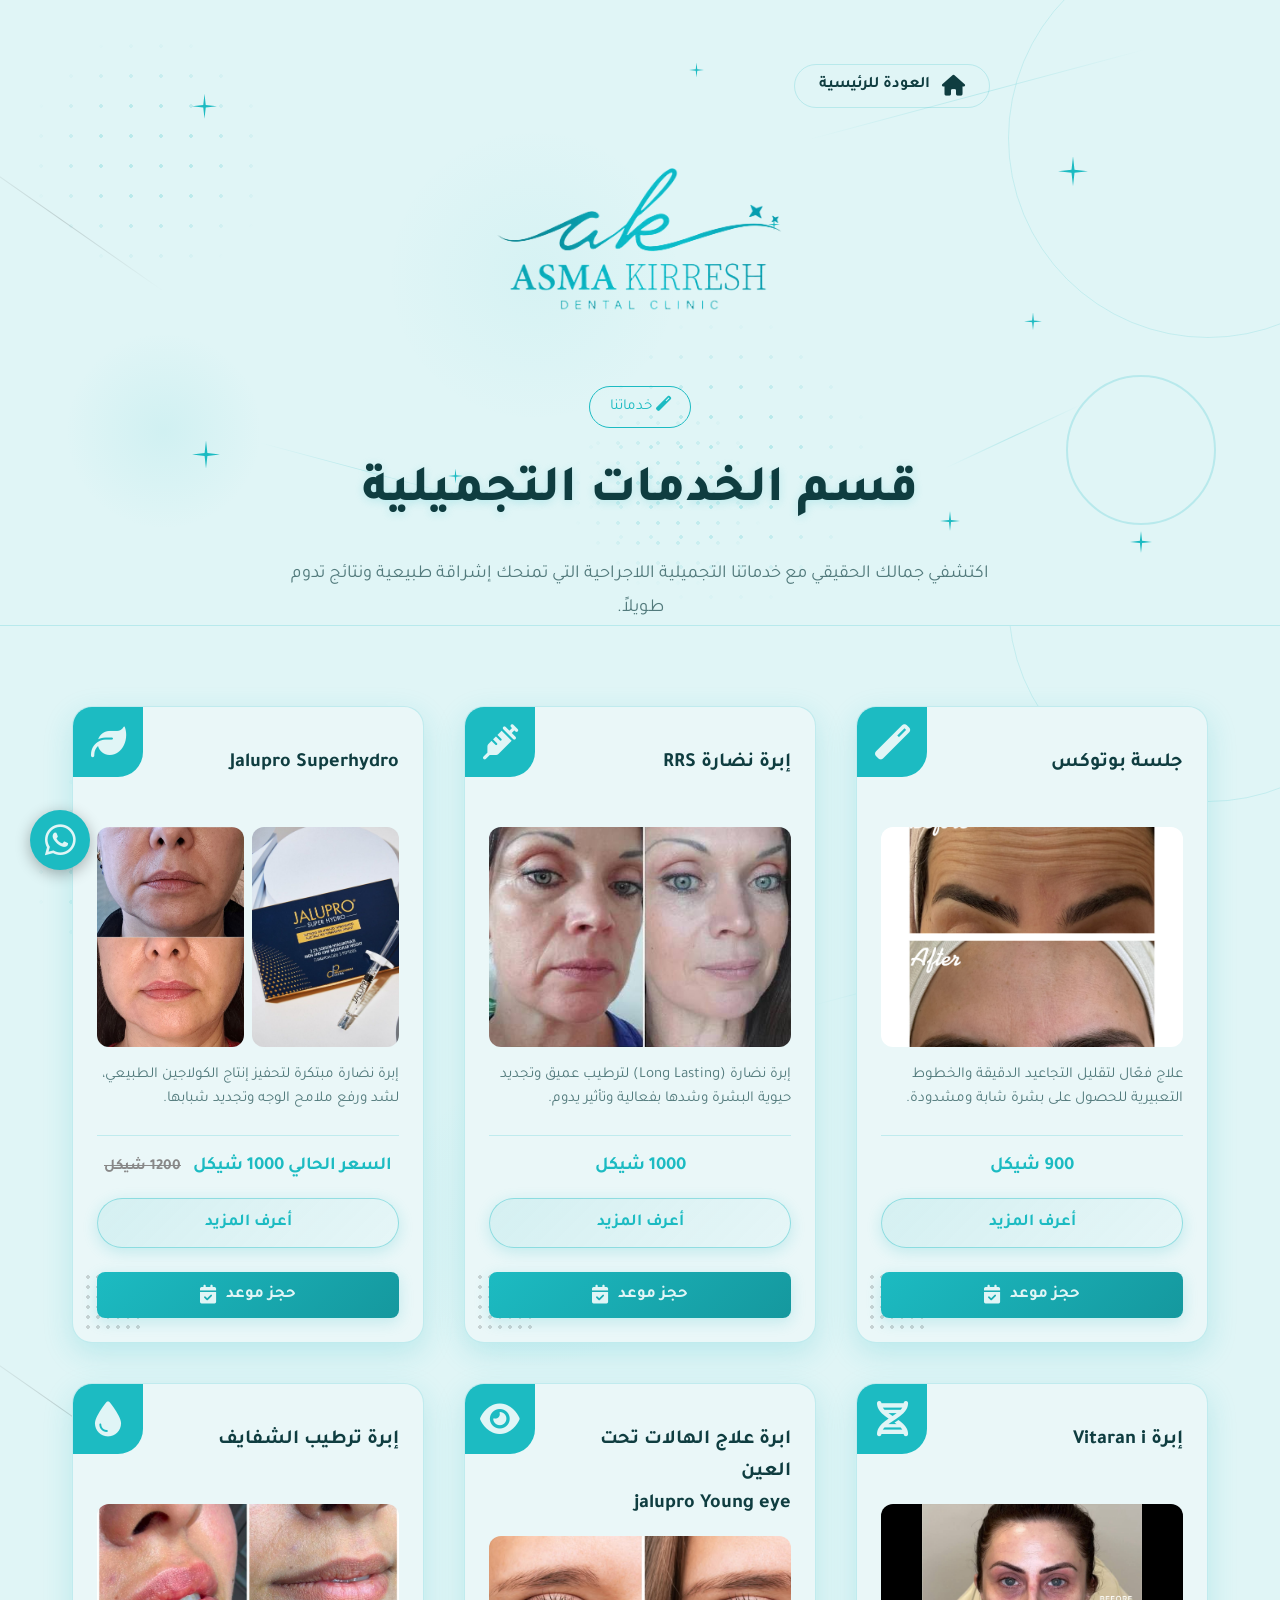
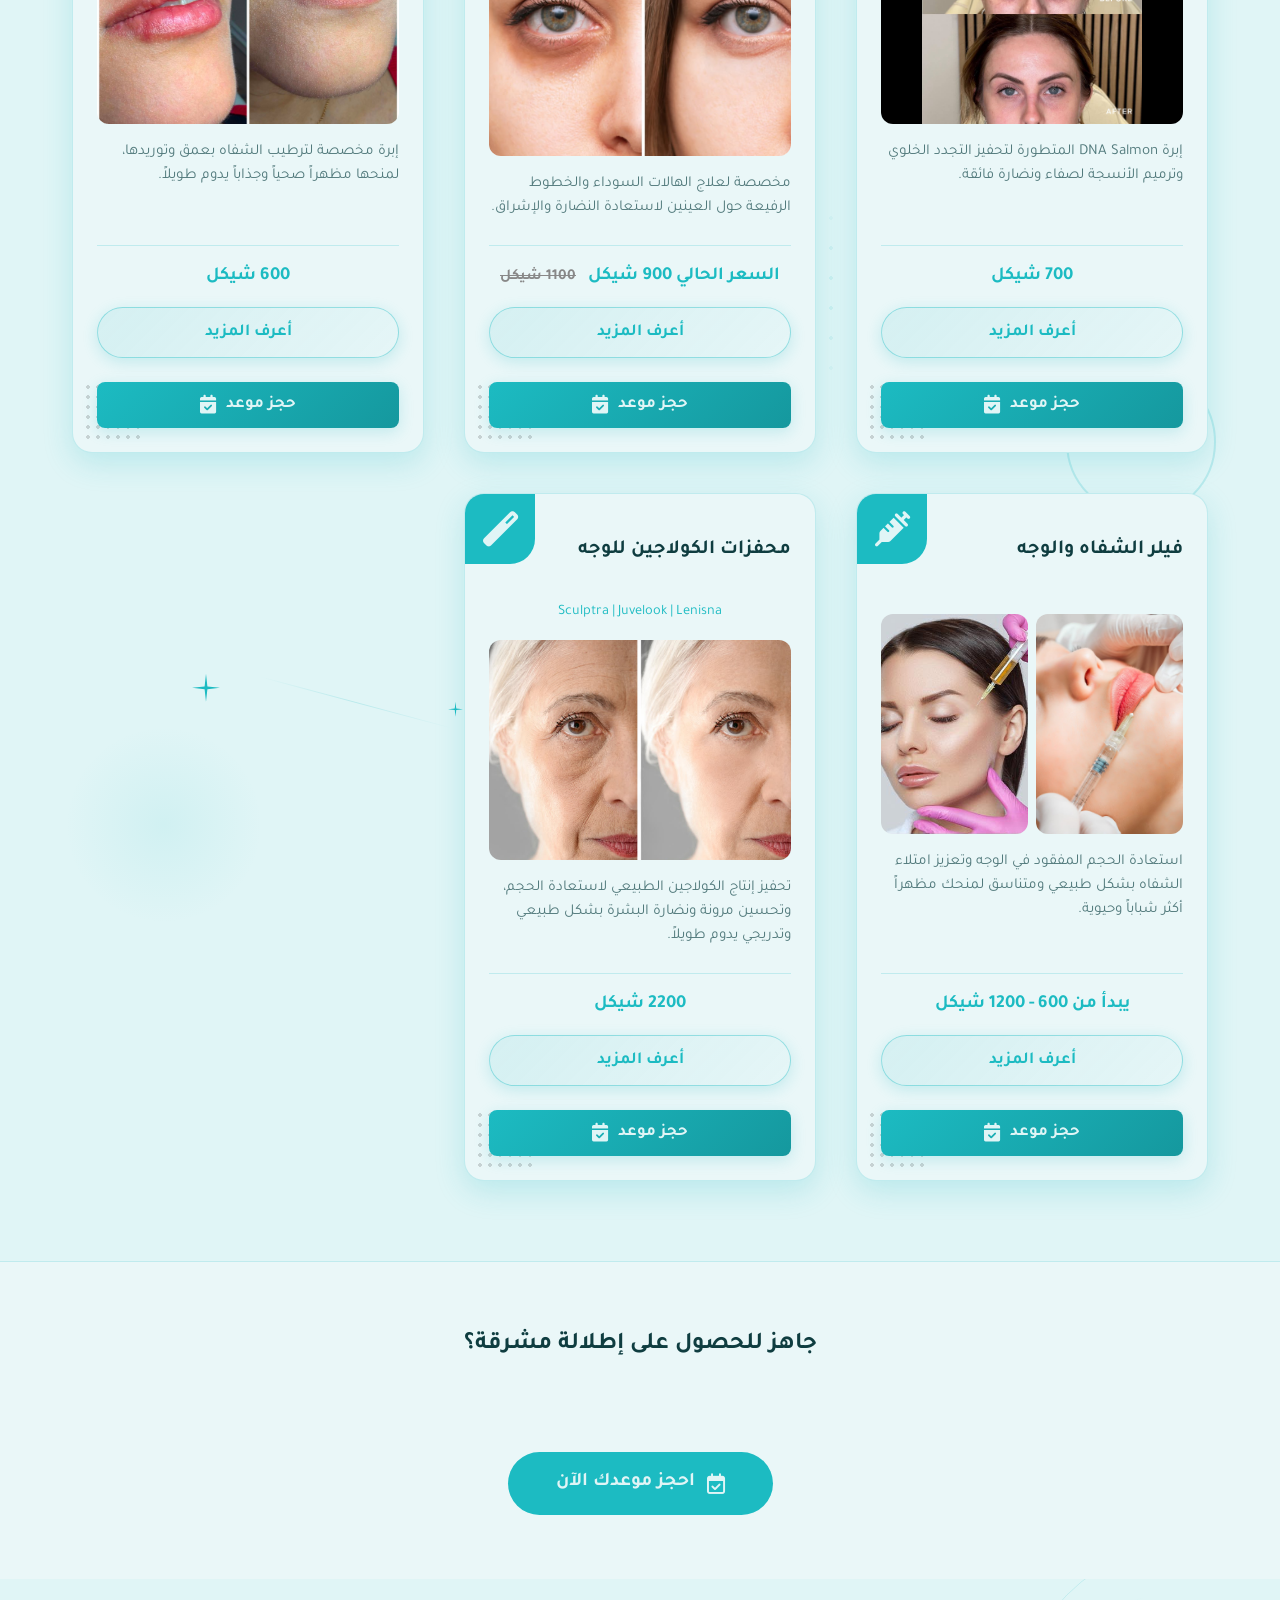
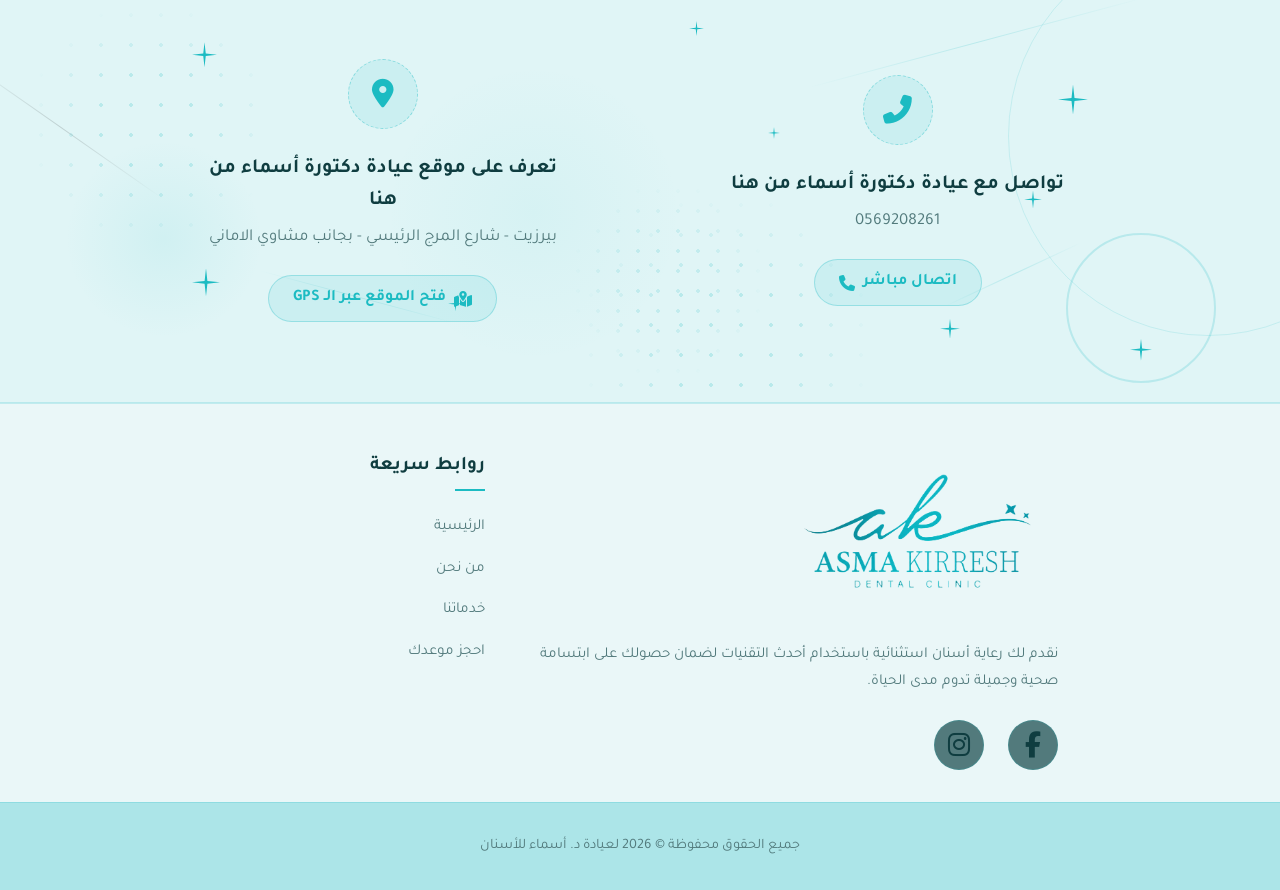
==== commit 49f50cbf: "Update print statement from 'Hello' to 'Goodbye'" ====
--- a/cosmetic-services.html
+++ b/cosmetic-services.html
@@ -36,7 +36,7 @@
             <a href="index.html" class="btn btn-secondary" style="align-self: flex-start; margin-bottom: 1rem; border-radius: 30px; padding: 0.5rem 1.5rem; font-size: 1rem;">
                 <i class="fas fa-home"></i> العودة للرئيسية
             </a>
-            <img src="./media/logo.png" alt="عيادة د. أسماء" style="width: 350px; height: auto; max-height: 280px; object-fit: contain; mix-blend-mode: multiply; margin: 0 auto 1.5rem auto; display: block;">
+            <img src="./media/logo.png" alt="عيادة د. أسماء" style="width: 100%; max-width: 350px; height: auto; max-height: 280px; object-fit: contain; mix-blend-mode: multiply; margin: 0 auto 1.5rem auto; display: block;">
             <div class="badge" style="margin-bottom: 1rem; color: var(--accent-color); border-color: var(--accent-color); background: transparent;">
                 <i class="fas fa-magic"></i> خدماتنا
             </div>
